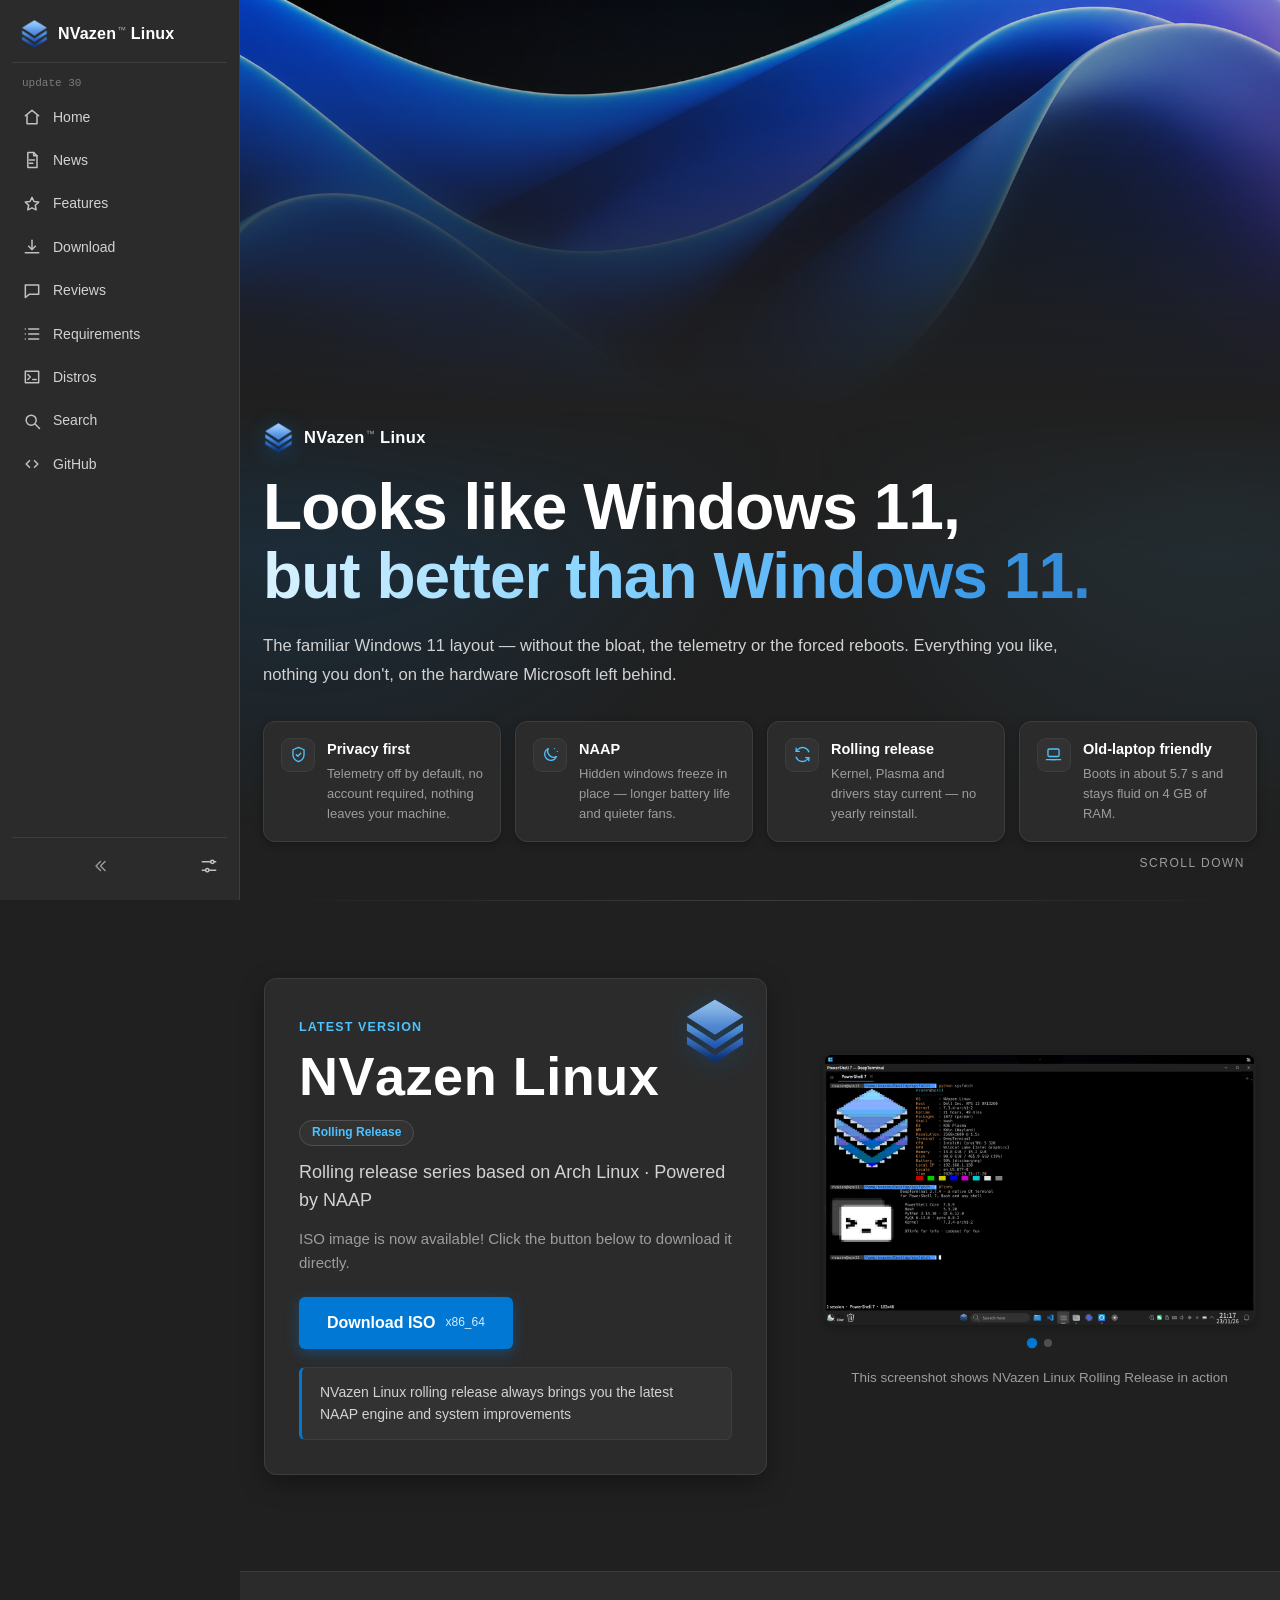
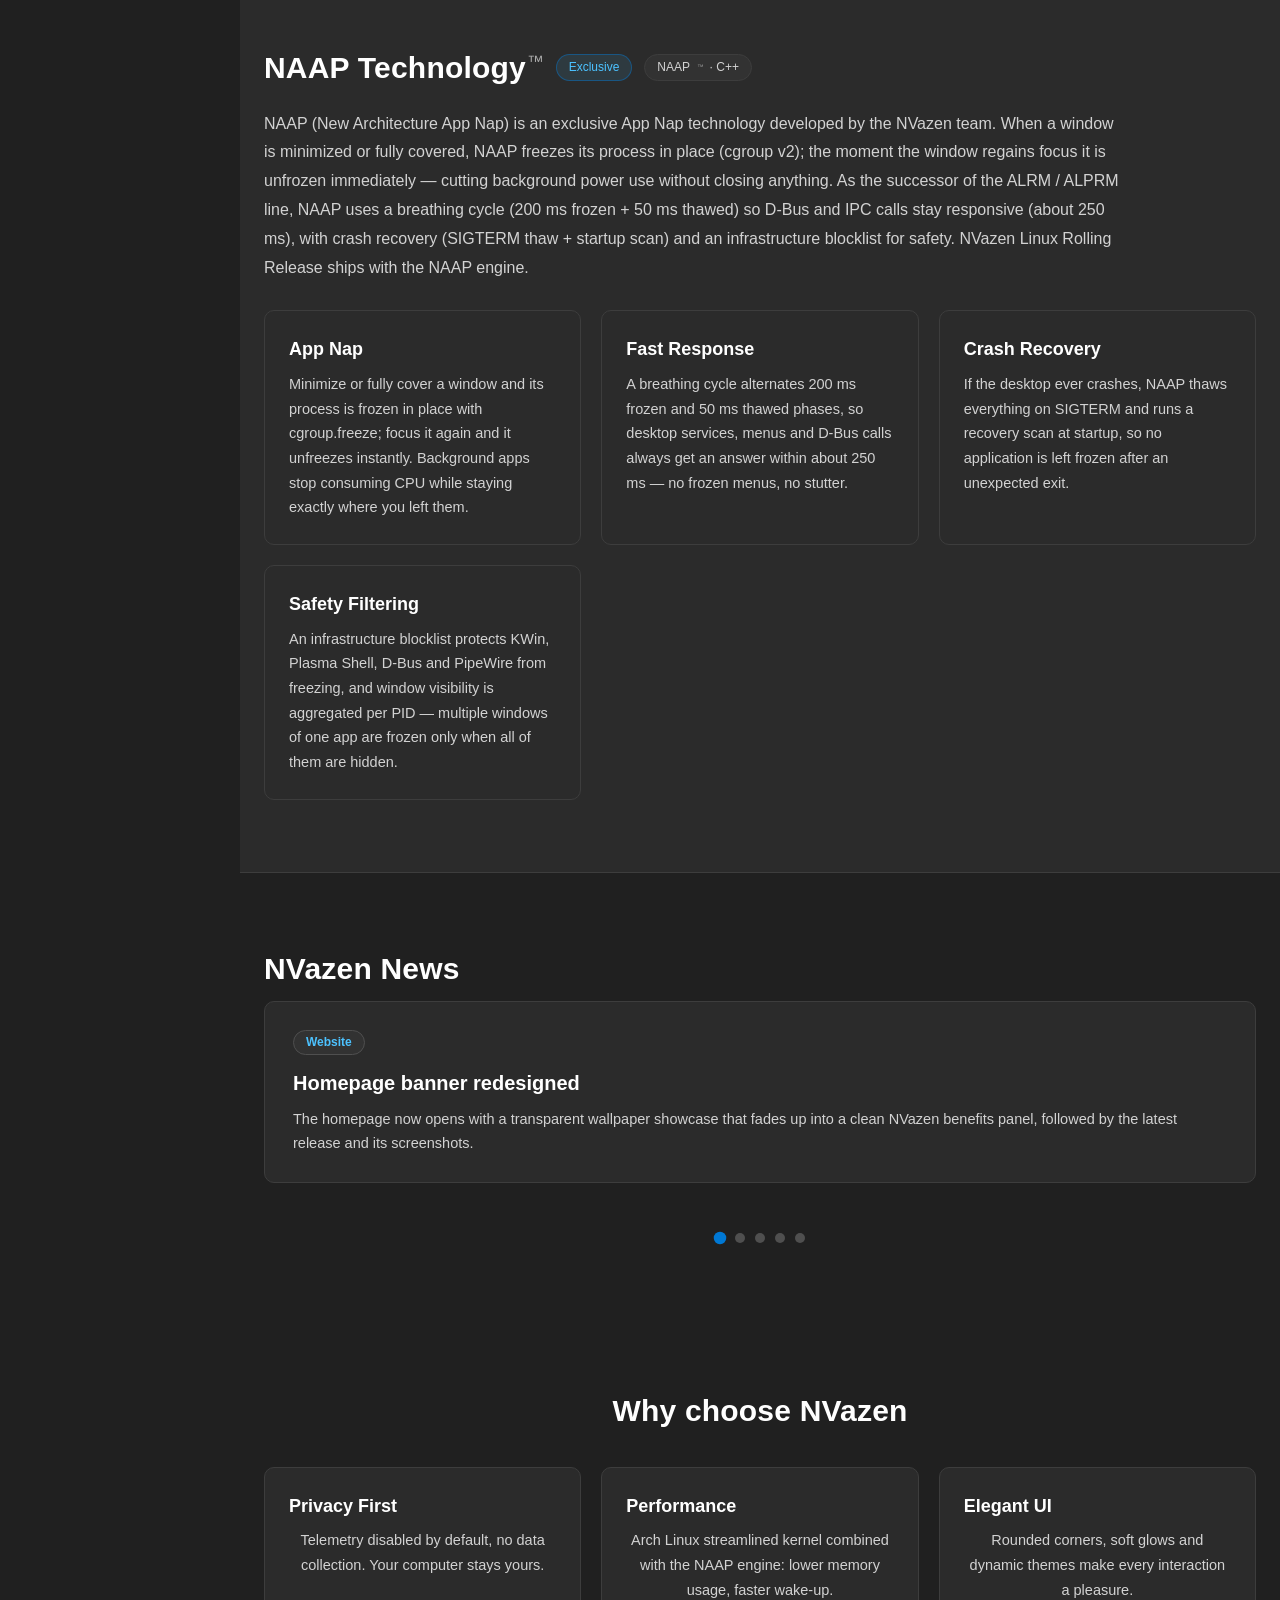
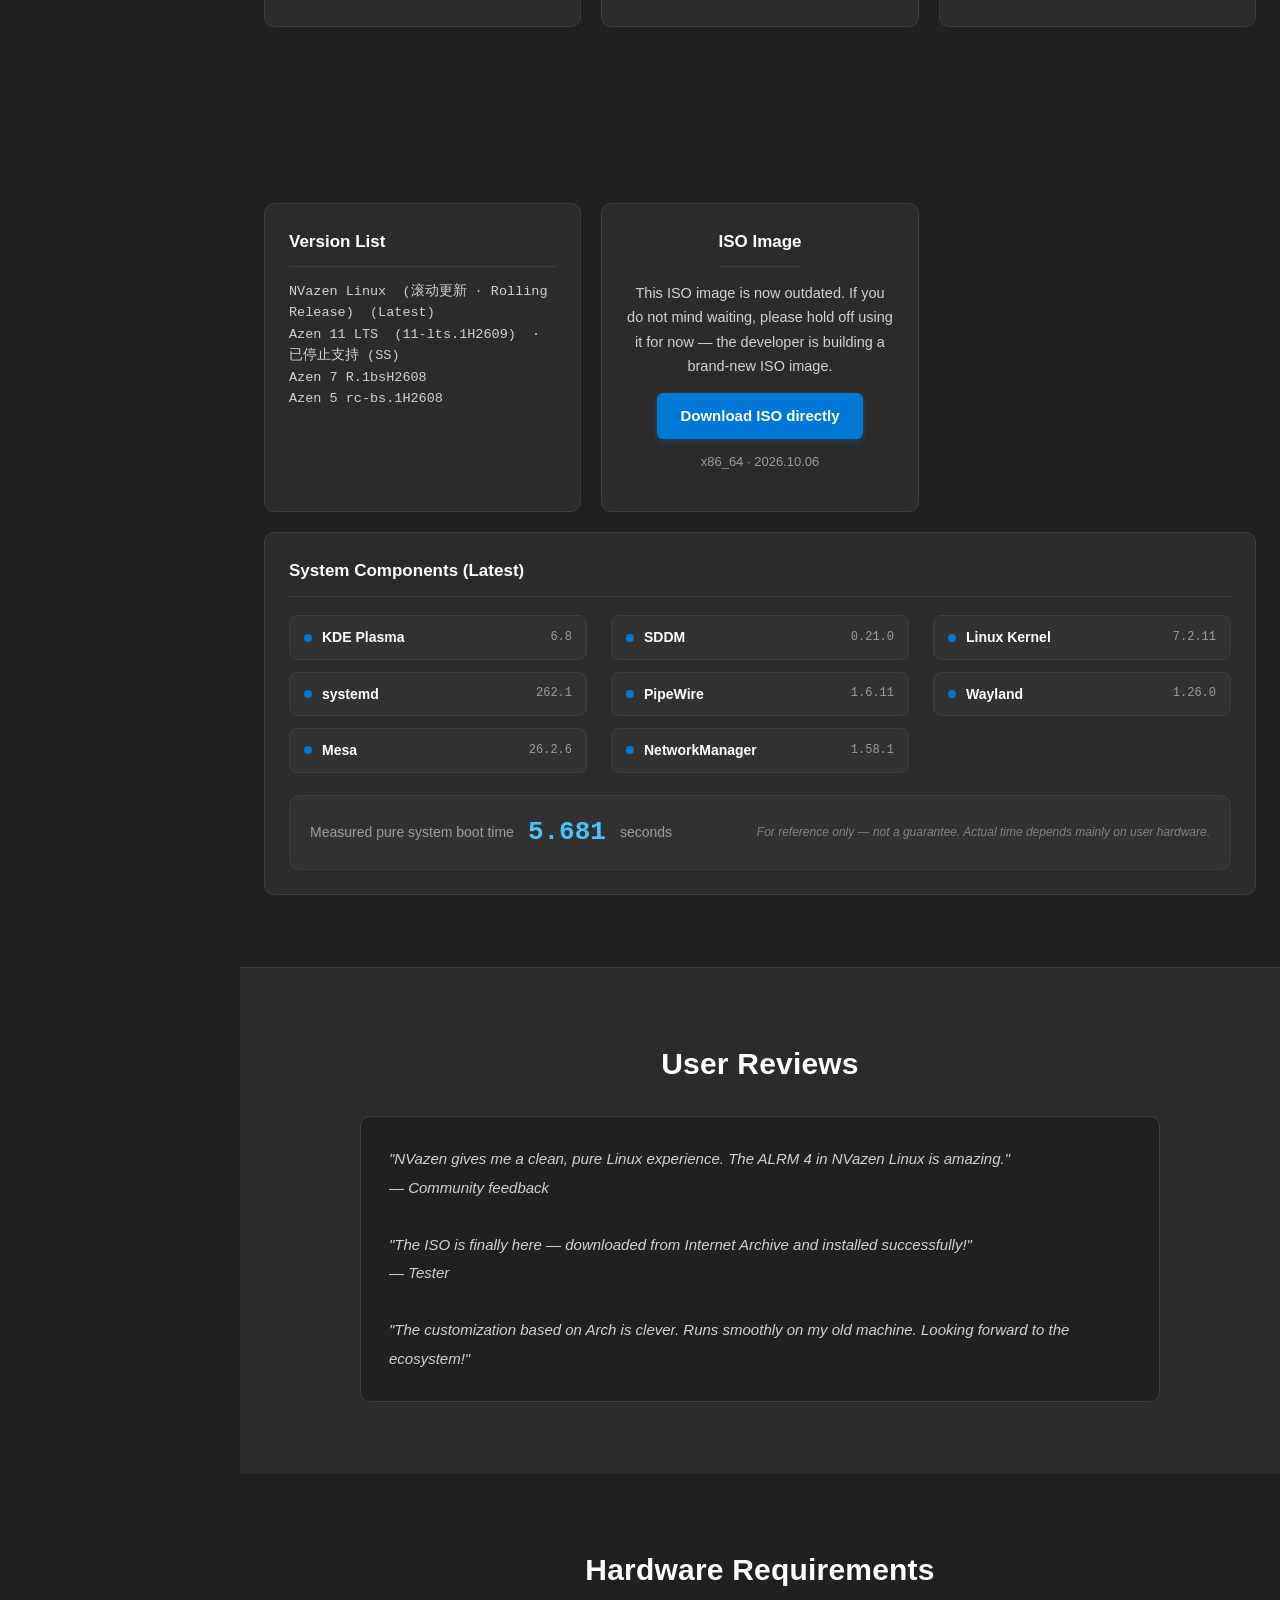
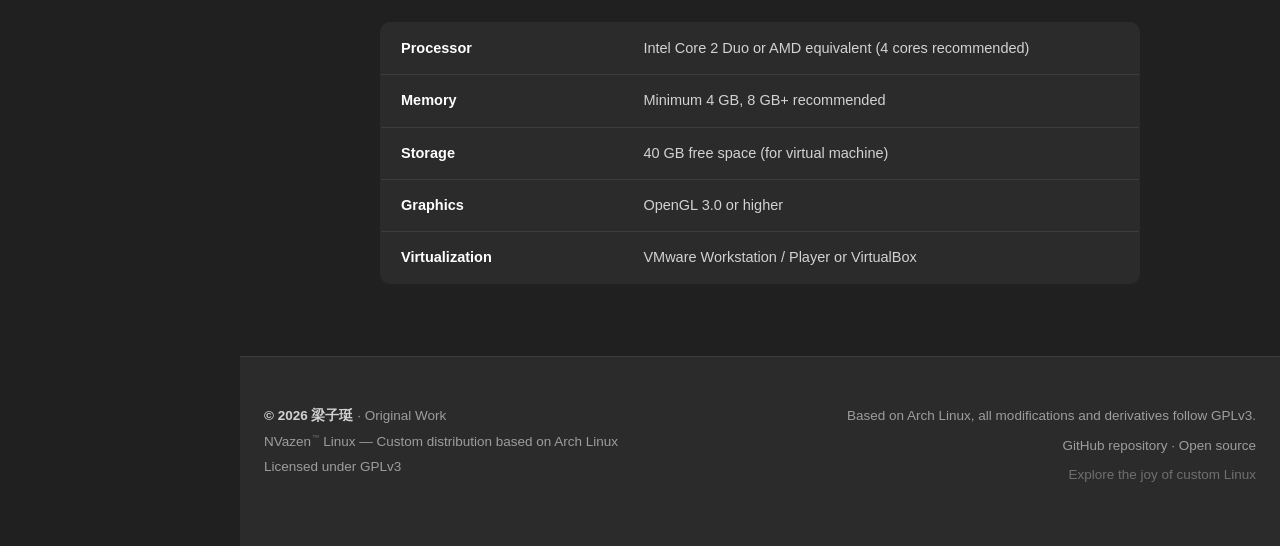
==== index.html @ 3892d786 "Anchor the banner claim to the very bottom-left corner - Drop the centered .container from the claim" ====
<!DOCTYPE html>
<html lang="en" data-theme="dark">
<head>
    <meta charset="UTF-8">
    <meta name="viewport" content="width=device-width, initial-scale=1.0">

    <!-- ================= SEO ================= -->
    <title>NVazen™ Linux — Modern Rolling Distro Based on Arch Linux</title>
    <meta name="description" content="NVazen Linux is a modern Linux distribution based on Arch Linux, optimized for older laptops. Featuring rolling release with NAAP (New Architecture App Nap) for enhanced performance and power efficiency. ISO image now available on Internet Archive.">
    <meta name="keywords" content="NVazen Linux, NVazen, Azen, Arch Linux, Rolling Release, Linux distribution, NAAP, App Nap, KDE Plasma, SDDM, laptop optimization, open source, old laptop, lightweight Linux, ISO download">
    <meta name="author" content="Ziting Liang">
    <meta name="robots" content="index, follow">
    <link rel="canonical" href="https://azen.dev/">

    <!-- Open Graph -->
    <meta property="og:title" content="NVazen™ Linux — Modern Rolling Distribution Based on Arch Linux">
    <meta property="og:description" content="NVazen Linux is a modern Linux distribution based on Arch Linux, optimized for older laptops. Featuring rolling release and NAAP technology. ISO image now available.">
    <meta property="og:type" content="website">
    <meta property="og:url" content="https://azen.dev/">
    <meta property="og:image" content="https://azen.dev/scr1.png">

    <!-- Twitter Card -->
    <meta name="twitter:card" content="summary_large_image">
    <meta name="twitter:title" content="NVazen™ Linux — Modern Rolling Distribution Based on Arch Linux">
    <meta name="twitter:description" content="NVazen Linux is a modern Linux distribution based on Arch Linux, optimized for older laptops. Featuring rolling release and NAAP technology.">
    <meta name="twitter:image" content="https://azen.dev/scr1.png">

    <!-- Favicon -->
    <link rel="icon" type="image/png" sizes="32x32" href="favicon.png">
    <link rel="icon" type="image/png" sizes="16x16" href="favicon.png">
    <link rel="apple-touch-icon" sizes="180x180" href="icon.png">

    <script>
    /* apply the saved theme / language / background effect before the first
       paint, so the hero banner never flashes the wrong palette while the
       shared site.js runtime boots up. Defaults mirror loadPrefs() in site.js. */
    (function () {
        try {
            var prefs = JSON.parse(localStorage.getItem('nvazen_user_prefs') || '{}') || {};
            var root = document.documentElement;
            root.setAttribute('data-theme', prefs.theme === 'light' ? 'light' : 'dark');
            root.setAttribute('data-bg-effect', prefs.bgEffect || 'full');
            if (prefs.lang) root.setAttribute('lang', prefs.lang === 'zh' ? 'zh-CN' : prefs.lang);
        } catch (e) { /* private mode / disabled storage */ }
    })();
    </script>

    <link rel="stylesheet" href="assets/css/base.css">
    <link rel="stylesheet" href="assets/css/home.css">
</head>
<body>

<div class="app" id="app">

    <!-- ================= 左侧导航栏 ================= -->
    <aside class="sidebar" id="sidebar">
        <div class="side-brand">
            <a class="brand" href="index.html" aria-label="NVazen Linux home">
                <img src="icon.png" alt="NVazen Linux">
                <span class="brand-text">NVazen<span class="tm">™</span> Linux</span>
            </a>
        </div>
        <div class="side-update" data-i18n="update_counter">update 30</div>

        <nav class="side-nav" aria-label="Primary">
            <a class="side-link" href="index.html" data-nav="index.html">
                <svg class="side-ico" viewBox="0 0 24 24" fill="none" stroke="currentColor" stroke-width="1.8" stroke-linecap="round" stroke-linejoin="round"><path d="M4 10.5 12 4l8 6.5"/><path d="M6 9.5V20h12V9.5"/></svg>
                <span class="side-label" data-i18n="nav_home">Home</span>
            </a>
            <a class="side-link" href="#news">
                <svg class="side-ico" viewBox="0 0 24 24" fill="none" stroke="currentColor" stroke-width="1.8" stroke-linecap="round" stroke-linejoin="round"><path d="M7 3h7l4 4v14H7z"/><path d="M14 3v4h4"/><path d="M9 12h6"/><path d="M9 16h4"/></svg>
                <span class="side-label" data-i18n="nav_news">News</span>
            </a>
            <a class="side-link" href="#features">
                <svg class="side-ico" viewBox="0 0 24 24" fill="none" stroke="currentColor" stroke-width="1.8" stroke-linecap="round" stroke-linejoin="round"><path d="m12 4 2.4 5 5.6.7-4.1 3.8 1.1 5.5L12 16.6 6.9 19l1.1-5.5L4 9.7l5.6-.7z"/></svg>
                <span class="side-label" data-i18n="nav_features">Features</span>
            </a>
            <a class="side-link" href="#download">
                <svg class="side-ico" viewBox="0 0 24 24" fill="none" stroke="currentColor" stroke-width="1.8" stroke-linecap="round" stroke-linejoin="round"><path d="M12 4v11"/><path d="m8 11 4 4 4-4"/><path d="M4 19h16"/></svg>
                <span class="side-label" data-i18n="nav_download">Download</span>
            </a>
            <a class="side-link" href="#reviews">
                <svg class="side-ico" viewBox="0 0 24 24" fill="none" stroke="currentColor" stroke-width="1.8" stroke-linecap="round" stroke-linejoin="round"><path d="M4 6h16v11H9l-5 4z"/></svg>
                <span class="side-label" data-i18n="nav_reviews">Reviews</span>
            </a>
            <a class="side-link" href="#requirements">
                <svg class="side-ico" viewBox="0 0 24 24" fill="none" stroke="currentColor" stroke-width="1.8" stroke-linecap="round" stroke-linejoin="round"><path d="M8 6h12"/><path d="M8 12h12"/><path d="M8 18h12"/><path d="M4 6h.01"/><path d="M4 12h.01"/><path d="M4 18h.01"/></svg>
                <span class="side-label" data-i18n="nav_requirements">Requirements</span>
            </a>
            <a class="side-link" href="distro.html" data-nav="distro.html">
                <svg class="side-ico" viewBox="0 0 24 24" fill="none" stroke="currentColor" stroke-width="1.8" stroke-linecap="round" stroke-linejoin="round"><path d="M4 5h16v14H4z"/><path d="m7 9 3 3-3 3"/><path d="M13 15h4"/></svg>
                <span class="side-label" data-i18n="nav_distros">Distros</span>
            </a>
            <a class="side-link" href="search.html" data-nav="search.html">
                <svg class="side-ico" viewBox="0 0 24 24" fill="none" stroke="currentColor" stroke-width="1.8" stroke-linecap="round" stroke-linejoin="round"><circle cx="11" cy="11" r="6"/><path d="m16 16 5 5"/></svg>
                <span class="side-label" data-i18n="nav_search">Search</span>
            </a>
            <a class="side-link" href="support.html" data-nav="support.html">
                <svg class="side-ico" viewBox="0 0 24 24" fill="none" stroke="currentColor" stroke-width="1.8" stroke-linecap="round" stroke-linejoin="round"><path d="m9 8-4 4 4 4"/><path d="m15 8 4 4-4 4"/></svg>
                <span class="side-label" data-i18n="nav_repos">GitHub</span>
            </a>
        </nav>

        <div class="side-bottom">
            <button class="side-toggle" id="sidebarToggle" title="Collapse sidebar" aria-label="Toggle sidebar">
                <svg viewBox="0 0 24 24" fill="none" stroke="currentColor" stroke-width="1.8" stroke-linecap="round" stroke-linejoin="round"><path d="m14 6-6 6 6 6"/><path d="m20 6-6 6 6 6"/></svg>
            </button>
            <div class="settings-wrapper">
                <button class="icon-btn" id="settingsBtn" title="Settings" aria-label="Settings">
                    <svg class="side-ico" viewBox="0 0 24 24" fill="none" stroke="currentColor" stroke-width="1.8" stroke-linecap="round" stroke-linejoin="round"><path d="M4 7h10"/><path d="M18 7h2"/><path d="M4 17h4"/><path d="M12 17h8"/><circle cx="16" cy="7" r="2"/><circle cx="10" cy="17" r="2"/></svg>
                </button>
                <div class="settings-menu" id="settingsMenu">
                    <div class="settings-group">
                        <span class="settings-group-label" data-i18n="settings_language">Language</span>
                        <div class="settings-group-options">
                            <button class="opt-btn active" data-lang-opt="en">English</button>
                            <button class="opt-btn" data-lang-opt="zh">简体中文</button>
                            <button class="opt-btn" data-lang-opt="ja">日本語</button>
                            <button class="opt-btn" data-lang-opt="ko">한국어</button>
                        </div>
                    </div>
                    <div class="settings-group">
                        <span class="settings-group-label" data-i18n="settings_theme">Theme</span>
                        <div class="settings-group-options">
                            <button class="opt-btn active" data-theme-opt="dark"><span data-i18n="theme_dark">Dark</span></button>
                            <button class="opt-btn" data-theme-opt="light"><span data-i18n="theme_light">Light</span></button>
                        </div>
                    </div>
                    <div class="settings-group">
                        <span class="settings-group-label" data-i18n="settings_bg">Background effect</span>
                        <div class="settings-group-options">
                            <button class="opt-btn" data-bg-opt="acrylic" data-i18n="bg_acrylic">Acrylic</button>
                            <button class="opt-btn active" data-bg-opt="full" data-i18n="bg_full">Full</button>
                            <button class="opt-btn" data-bg-opt="liquid" data-i18n="bg_liquid">Liquid glass</button>
                        </div>
                    </div>
                    <!-- Laptop colour group kept in code but hidden while the laptop
                         mockup is not displayed (see the commented block below). -->
                    <!--
                    <div class="settings-group">
                        <span class="settings-group-label" data-i18n="settings_laptop">Laptop color</span>
                        <div class="settings-group-options">
                            <button class="opt-btn active" data-laptop-opt="auto" data-i18n="laptop_auto">Auto</button>
                            <button class="opt-btn" data-laptop-opt="dark"><span class="color-dot" style="background:#2d333b"></span>Dark</button>
                            <button class="opt-btn" data-laptop-opt="light"><span class="color-dot" style="background:#e8edf2"></span>Light</button>
                            <button class="opt-btn" data-laptop-opt="silver"><span class="color-dot" style="background:#c0c8d0"></span>Silver</button>
                            <button class="opt-btn" data-laptop-opt="spacegray"><span class="color-dot" style="background:#4a5158"></span>Gray</button>
                        </div>
                    </div>
                    -->
                </div>
            </div>
        </div>
    </aside>

    <div class="main">

    <!-- ================= 横幅（上下分栏） ================= -->
    <section class="hero-section" id="heroCarousel">
        <!-- 上半部分：透明，直接露出桌面背景；底部向上渐变，越往上越清晰 -->
        <div class="hero-top" aria-hidden="true">
            <div class="hero-bg-layer"></div>
        </div>

        <!-- 下半部分：NVazen 的好处 -->
        <div class="hero-bottom">
            <div class="hero-claim-wrap">
                <div class="hero-brand">
                    <img src="icon.png" alt="" class="hero-brand-mark">
                    <span class="hero-brand-name">NVazen<span class="tm">™</span> Linux</span>
                </div>
                <h1 class="hero-claim">
                    <span class="claim-line" data-i18n="hero_claim_1">Looks like Windows 11,</span>
                    <span class="claim-line claim-accent" data-i18n="hero_claim_2">but better than Windows 11.</span>
                </h1>
                <p class="hero-claim-sub" data-i18n="hero_claim_sub">The familiar Windows 11 layout — without the bloat, the telemetry or the forced reboots. Everything you like, nothing you don't, on the hardware Microsoft left behind.</p>

                <ul class="hero-benefits">
                    <li class="hero-benefit">
                        <span class="benefit-icon" aria-hidden="true">
                            <svg viewBox="0 0 24 24" fill="none" stroke="currentColor" stroke-width="1.7" stroke-linecap="round" stroke-linejoin="round"><path d="M12 3l7 3v6c0 4.6-3 7.6-7 9-4-1.4-7-4.4-7-9V6z"/><path d="m9.2 12.2 2 2 3.6-3.8"/></svg>
                        </span>
                        <div class="benefit-text">
                            <strong data-i18n="hero_benefit1_title">Privacy first</strong>
                            <p data-i18n="hero_benefit1_desc">Telemetry off by default, no account required, nothing leaves your machine.</p>
                        </div>
                    </li>
                    <li class="hero-benefit">
                        <span class="benefit-icon" aria-hidden="true">
                            <svg viewBox="0 0 24 24" fill="none" stroke="currentColor" stroke-width="1.7" stroke-linecap="round" stroke-linejoin="round"><path d="M19.5 14.8A7.8 7.8 0 0 1 9.2 4.5a7.8 7.8 0 1 0 10.3 10.3Z"/><path d="M17 4.5h.01"/><path d="M20.5 8h.01"/></svg>
                        </span>
                        <div class="benefit-text">
                            <strong data-i18n="hero_benefit2_title">NAAP</strong>
                            <p data-i18n="hero_benefit2_desc">Hidden windows freeze in place — longer battery life and quieter fans.</p>
                        </div>
                    </li>
                    <li class="hero-benefit">
                        <span class="benefit-icon" aria-hidden="true">
                            <svg viewBox="0 0 24 24" fill="none" stroke="currentColor" stroke-width="1.7" stroke-linecap="round" stroke-linejoin="round"><path d="M20 8.5A8.5 8.5 0 0 0 5.6 6.2L4 8"/><path d="M4 4v4h4"/><path d="M4 15.5a8.5 8.5 0 0 0 14.4 2.3L20 16"/><path d="M20 20v-4h-4"/></svg>
                        </span>
                        <div class="benefit-text">
                            <strong data-i18n="hero_benefit3_title">Rolling release</strong>
                            <p data-i18n="hero_benefit3_desc">Kernel, Plasma and drivers stay current — no yearly reinstall.</p>
                        </div>
                    </li>
                    <li class="hero-benefit">
                        <span class="benefit-icon" aria-hidden="true">
                            <svg viewBox="0 0 24 24" fill="none" stroke="currentColor" stroke-width="1.7" stroke-linecap="round" stroke-linejoin="round"><rect x="5" y="5" width="14" height="9.5" rx="1.6"/><path d="M3 18.5h18"/><path d="M9.5 18.5h5"/></svg>
                        </span>
                        <div class="benefit-text">
                            <strong data-i18n="hero_benefit4_title">Old-laptop friendly</strong>
                            <p data-i18n="hero_benefit4_desc">Boots in about 5.7 s and stays fluid on 4 GB of RAM.</p>
                        </div>
                    </li>
                </ul>
            </div>
        </div>

        <button class="scroll-hint" id="scrollHint" aria-label="Scroll down" data-i18n="scroll_hint">Scroll down</button>
    </section>

    <!-- ================= 最新版本 + 截图展示 ================= -->
    <section class="latest-section" id="latest">
        <div class="container hero-grid">
            <!-- 介绍框：左侧 -->
            <div class="hero-text-box latest-box reveal">
                <img src="arclogo.png" alt="Arch Linux" class="arch-logo">

                <span class="latest-kicker" data-i18n="version_label">最新版本</span>
                <div class="latest-title-row">
                    <h2 class="hero-title" id="nvazenTitle" title="Click me">NVazen Linux</h2>
                    <span class="version-sub rolling" data-i18n="version_rolling">滚动更新</span>
                </div>
                <p class="hero-sub" data-i18n="hero_sub">基于 Arch Linux 的滚动更新系列 · 搭载 NAAP 技术</p>
                <p class="hero-desc" data-i18n="hero_desc">ISO 镜像已发布！点击下方按钮即可直接下载。</p>
                <a href="https://archive.org/download/nvazen-2026.10.06-x-86-64-1/nvazen-2026.10.06-x86_64%20(1).iso"
                   class="download-iso-btn" download>
                    <span data-i18n="download_text">下载 ISO</span>
                    <span class="size">x86_64</span>
                </a>
                <div class="status-alert" data-i18n="hero_alert">NVazen Linux 滚动更新，始终为你带来最新的 NAAP 引擎与系统改进</div>
            </div>

            <!-- 图片展示：右侧（直接展示原图，无窗口外壳） -->
            <div class="hero-media reveal">
                <div class="hero-shot">
                    <div class="screen-carousel" id="screenCarousel">
                        <div class="screen-slide"><img src="scr1.png" alt="NVazen Linux screenshot 1"></div>
                        <div class="screen-slide"><img src="scr2.png" alt="NVazen Linux screenshot 2"></div>
                    </div>
                </div>

                <div class="screen-dots" id="screenDots">
                    <button class="screen-dot active" data-screen-index="0" aria-label="Screen 1"></button>
                    <button class="screen-dot" data-screen-index="1" aria-label="Screen 2"></button>
                </div>

                <div class="image-caption" data-i18n="image_caption">此照片为 NVazen Linux 滚动版的实机演示</div>
            </div>
        </div>
    </section>

    <!-- ============================================================
         笔记本电脑模型（按新版设计已不展示，代码保留未删除。
         如需恢复：把上面 .hero-media 块换回下面这段即可，样式和
         配色 JS 仍完整保留在 home.css / site.js 中。）
    ============================================================
    <div class="hero-media">
        <div class="laptop-wrapper">
            <div class="laptop">
                <div class="laptop-lid">
                    <div class="laptop-screen-bezel">
                        <div class="laptop-camera"></div>
                        <div class="laptop-screen">
                            <div class="screen-carousel" id="screenCarousel">
                                <div class="screen-slide"><img src="scr1.png" alt="NVazen Linux screenshot 1"></div>
                                <div class="screen-slide"><img src="scr2.png" alt="NVazen Linux screenshot 2"></div>
                            </div>
                        </div>
                        <div class="laptop-chin">NVazen Linux</div>
                    </div>
                </div>
                <div class="laptop-base">
                    <div class="laptop-keyboard">
                        <div class="kb-row">
                            <div class="kb-key"></div><div class="kb-key"></div><div class="kb-key"></div>
                            <div class="kb-key"></div><div class="kb-key"></div><div class="kb-key"></div>
                            <div class="kb-key"></div><div class="kb-key"></div><div class="kb-key"></div>
                            <div class="kb-key"></div>
                        </div>
                        <div class="kb-row">
                            <div class="kb-key wide"></div><div class="kb-key"></div><div class="kb-key"></div>
                            <div class="kb-key"></div><div class="kb-key"></div><div class="kb-key"></div>
                            <div class="kb-key"></div><div class="kb-key"></div><div class="kb-key wide"></div>
                        </div>
                        <div class="kb-row">
                            <div class="kb-key wide"></div><div class="kb-key"></div><div class="kb-key"></div>
                            <div class="kb-key"></div><div class="kb-key"></div><div class="kb-key"></div>
                            <div class="kb-key"></div><div class="kb-key"></div><div class="kb-key wide"></div>
                        </div>
                        <div class="kb-row">
                            <div class="kb-key space"></div>
                        </div>
                    </div>
                    <div class="laptop-trackpad"></div>
                </div>
            </div>
            <div class="laptop-shadow"></div>
        </div>
    </div>
    ============================================================ -->

    <!-- ================= ALRM 技术 ================= -->
    <section class="page-section alrm-section" id="alrm">
        <div class="container">
            <div class="alrm-header reveal">
                <h2 class="section-title"><span data-i18n="alrm_title">ALRM 技术</span><span class="tm">™</span></h2>
                <span class="chip chip-accent" data-i18n="alrm_badge">独家</span>
                <span class="chip">NAAP<span class="tm">™</span> · C++</span>
            </div>
            <div class="alrm-desc reveal" data-i18n="alrm_desc">
                <strong>NAAP (New Architecture App Nap)</strong> 是 NVazen 团队开发的独家 App Nap 技术：窗口被最小化或完全遮挡时，进程就地冻结（cgroup v2），重新聚焦的瞬间立即解冻——应用原地待命，后台功耗大幅降低。作为 ALRM / ALPRM 技术线的后继，NAAP 采用呼吸式循环（冻结 200 ms + 解冻 50 ms），保证 D-Bus 与 IPC 调用响应不超过约 250 ms；内置崩溃恢复（SIGTERM 解冻 + 启动扫描）与基础设施黑名单，稳定又安全。NVazen Linux 滚动版已搭载 NAAP 引擎。
            </div>
            <div class="alrm-grid">
                <div class="card alrm-card reveal">
                    <h3 data-i18n="alrm_card1_title">App Nap</h3>
                    <p data-i18n="alrm_card1_desc">窗口最小化或被完全遮挡时，进程被 cgroup.freeze 就地冻结；重新聚焦瞬间解冻。后台应用停止消耗 CPU，而一切保持原样。</p>
                </div>
                <div class="card alrm-card reveal">
                    <h3 data-i18n="alrm_card2_title">快速响应</h3>
                    <p data-i18n="alrm_card2_desc">呼吸式循环在 200 ms 冻结与 50 ms 解冻之间交替，桌面服务、菜单与 D-Bus 调用始终在约 250 ms 内得到响应——菜单不卡顿、操作无迟滞。</p>
                </div>
                <div class="card alrm-card reveal">
                    <h3 data-i18n="alrm_card3_title">崩溃恢复</h3>
                    <p data-i18n="alrm_card3_desc">即使桌面意外崩溃，NAAP 也会在 SIGTERM 时解冻全部应用，并在启动时执行恢复扫描，绝不让任何应用被遗留在冻结状态。</p>
                </div>
                <div class="card alrm-card reveal">
                    <h3 data-i18n="alrm_card4_title">安全过滤</h3>
                    <p data-i18n="alrm_card4_desc">基础设施黑名单保护 KWin、Plasma Shell、D-Bus 与 PipeWire 不被冻结；窗口可见性按 PID 聚合——同一应用的多个窗口全部隐藏时才会冻结。</p>
                </div>
            </div>
        </div>
    </section>

    <!-- ================= News ================= -->
    <section class="page-section news-section" id="news">
        <div class="container">
            <h2 class="section-title reveal" data-i18n="news_title">NVazen News</h2>
            <div class="news-swap-container reveal" id="newsSwapContainer"></div>
            <div class="news-dots" id="newsDots"></div>
        </div>
    </section>

    <!-- ================= 核心优势 ================= -->
    <section class="page-section features-section" id="features">
        <div class="container">
            <h2 class="section-title reveal" style="text-align:center;" data-i18n="features_title">为什么选择 NVazen</h2>
            <div class="features-grid">
                <div class="card feature-card reveal">
                    <h3 data-i18n="feature1_title">隐私优先</h3>
                    <p data-i18n="feature1_desc">默认禁用遥测，不收集任何用户数据。你的电脑只属于你。</p>
                </div>
                <div class="card feature-card reveal">
                    <h3 data-i18n="feature2_title">性能改善</h3>
                    <p data-i18n="feature2_desc">基于 Arch Linux 精简内核，结合 ALRM 4（C++ 重写），内存占用降低，唤醒速度提升。</p>
                </div>
                <div class="card feature-card reveal">
                    <h3 data-i18n="feature3_title">优雅界面</h3>
                    <p data-i18n="feature3_desc">圆角与柔光阴影，搭配动态主题，让每一次交互都赏心悦目。</p>
                </div>
            </div>
        </div>
    </section>

    <!-- ================= 下载与版本 ================= -->
    <section class="page-section download-section" id="download">
        <div class="container download-grid">
            <div class="card version-box reveal">
                <h3 data-i18n="version_title">版本列表</h3>
                <div class="version-list" id="versionList">NVazen Linux  (滚动更新 · Rolling Release)  (Latest)
Azen 11 LTS  (11-lts.1H2609)  · 已停止支持 (SS)
Azen 7 R.1bsH2608
Azen 5 rc-bs.1H2608</div>
            </div>
            <div class="card github-box reveal">
                <h3 data-i18n="iso_title">ISO 镜像</h3>
                <p data-i18n="iso_desc">此 ISO 镜像已过期（Outdated）。如不介意等待，请暂时不要使用——开发者正在制作全新的 ISO 镜像。</p>
                <a href="https://archive.org/download/nvazen-2026.10.06-x-86-64-1/nvazen-2026.10.06-x86_64%20(1).iso" class="btn btn-accent" data-i18n="iso_btn" download>直接下载 ISO</a>
                <p style="margin-top:12px;font-size:13px;color:var(--text-3);" data-i18n="iso_note">x86_64 · 2026.10.06</p>
            </div>

            <div class="card components-box reveal">
                <h3><span data-i18n="components_title">系统组件（最新版本）</span></h3>
                <div class="components-grid">
                    <div class="component-item"><span class="comp-dot"></span><span class="comp-name">KDE Plasma</span><span class="comp-ver">6.8</span></div>
                    <div class="component-item"><span class="comp-dot"></span><span class="comp-name">SDDM</span><span class="comp-ver">0.21.0</span></div>
                    <div class="component-item"><span class="comp-dot"></span><span class="comp-name">Linux Kernel</span><span class="comp-ver">7.2.11</span></div>
                    <div class="component-item"><span class="comp-dot"></span><span class="comp-name">systemd</span><span class="comp-ver">262.1</span></div>
                    <div class="component-item"><span class="comp-dot"></span><span class="comp-name">PipeWire</span><span class="comp-ver">1.6.11</span></div>
                    <div class="component-item"><span class="comp-dot"></span><span class="comp-name">Wayland</span><span class="comp-ver">1.26.0</span></div>
                    <div class="component-item"><span class="comp-dot"></span><span class="comp-name">Mesa</span><span class="comp-ver">26.2.6</span></div>
                    <div class="component-item"><span class="comp-dot"></span><span class="comp-name">NetworkManager</span><span class="comp-ver">1.58.1</span></div>
                </div>

                <div class="boot-time">
                    <span class="boot-label" data-i18n="boot_label">实测纯系统启动耗时</span>
                    <span class="boot-value">5.681</span>
                    <span class="boot-unit" data-i18n="boot_unit">秒</span>
                    <span class="boot-note" data-i18n="boot_note">仅供参考，不代表完全真实数据，实际耗时主要取决于用户设备</span>
                </div>
            </div>
        </div>
    </section>

    <!-- ================= 用户评价 ================= -->
    <section class="page-section comment-section" id="reviews">
        <div class="container">
            <h2 class="section-title reveal" style="text-align:center;" data-i18n="reviews_title">用户评价</h2>
            <div class="comment-display reveal" id="commentDisplay" data-i18n="comments">
                "NVazen 给了我一种干净、纯粹的 Linux 体验。NVazen Linux 滚动版搭载的 ALRM 4 更是让人惊喜。"
                — 来自社区的反馈

                "ISO 镜像终于来了，已经在 Internet Archive 下载并安装成功！"
                — 测试用户

                "基于 Arch 的定制很巧妙，在我的旧电脑上也能流畅运行。期待后续的软件生态完善！"
            </div>
        </div>
    </section>

    <!-- ================= 硬件要求 ================= -->
    <section class="page-section requirements-section" id="requirements">
        <div class="container">
            <h2 class="section-title reveal" style="text-align:center;" data-i18n="requirements_title">硬件基础要求</h2>
            <table class="fluent-table reveal">
                <tr><td class="label" data-i18n="req_cpu">处理器</td><td data-i18n="req_cpu_desc">Intel Core 2 Duo 或 AMD 同级 (推荐 4 核)</td></tr>
                <tr><td class="label" data-i18n="req_ram">内存</td><td data-i18n="req_ram_desc">最低 4 GB，推荐 8 GB 以上</td></tr>
                <tr><td class="label" data-i18n="req_storage">存储</td><td data-i18n="req_storage_desc">40 GB 可用空间 (虚拟机环境)</td></tr>
                <tr><td class="label" data-i18n="req_gpu">显卡</td><td data-i18n="req_gpu_desc">支持 OpenGL 3.0 以上</td></tr>
                <tr><td class="label" data-i18n="req_vm">虚拟化</td><td data-i18n="req_vm_desc">VMware Workstation / Player 或 VirtualBox</td></tr>
            </table>
        </div>
    </section>

    <!-- ================= 页脚 ================= -->
    <footer>
        <div class="container footer-grid">
            <div>
                <p><strong>© 2026 梁子珽</strong> <span data-i18n="footer_original">· 原创作品</span></p>
                <p>NVazen<span class="tm">™</span> Linux — <span data-i18n="footer_brand">基于 Arch Linux 的定制发行版</span></p>
                <p data-i18n="footer_gpl">遵守 GPLv3 开源协议</p>
            </div>
            <div class="footer-note">
                <p data-i18n="footer_note">本系统基于 Arch Linux，所有修改及衍生代码遵循 GPLv3。</p>
                <p style="margin-top:8px;" data-i18n="footer_repo">GitHub 仓库 · 开源共建</p>
                <p style="margin-top:8px;opacity:0.6;" data-i18n="footer_tagline">探索定制 Linux 的乐趣</p>
            </div>
        </div>
    </footer>

    </div><!-- /.main -->
</div><!-- /.app -->

<script src="assets/js/i18n.js"></script>
<script src="assets/js/site.js"></script>
<script src="assets/js/home.js"></script>
</body>
</html>
---- assets/css/base.css ----
/* ============================================================
   NVazen.dev — shared design system (Windows 11 Fluent style)
   Design tokens, base elements, header, cards, buttons, footer.
   ============================================================ */

/* ---------- Design tokens ---------- */
:root,
[data-theme="dark"] {
    --bg-body: #202020;
    --bg-elev: #2b2b2b;
    --bg-elev2: #323232;
    --bg-input: #3c3c3c;
    --bg-hover: rgba(255, 255, 255, 0.05);
    --bg-active: rgba(255, 255, 255, 0.08);
    --border: #3d3d3d;
    --border-strong: #4f4f4f;
    --text: #ffffff;
    --text-2: #d2d2d2;
    --text-3: #9d9d9d;
    --accent: #0078d4;
    --accent-hover: #1a8ae0;
    --accent-press: #0063b1;
    --accent-text: #4cc2ff;
    --success: #6ccb5f;
    --danger: #ff99a4;
    --shadow-card: 0 2px 8px rgba(0, 0, 0, 0.28);
    --shadow-float: 0 8px 24px rgba(0, 0, 0, 0.35);
    --header-bg: rgba(32, 32, 32, 0.78);
    --hero-overlay: rgba(32, 32, 32, 0.55);
    --blur: 24px;
    --saturate: 130%;
    --brightness: 100%;
    /* hero split banner: fade from the claim panel up into the wallpaper */
    --hero-fade-1: rgba(32, 32, 32, 0.88);
    --hero-fade-2: rgba(32, 32, 32, 0.54);
    --hero-fade-3: rgba(32, 32, 32, 0.18);
    --hero-claim-grad: linear-gradient(93deg, #d9f3ff 0%, #8ed6ff 32%, #46a7f2 64%, #1f6cbd 100%);
}

[data-theme="light"] {
    --bg-body: #f3f3f3;
    --bg-elev: #ffffff;
    --bg-elev2: #f9f9f9;
    --bg-input: #ffffff;
    --bg-hover: rgba(0, 0, 0, 0.05);
    --bg-active: rgba(0, 0, 0, 0.08);
    --border: #e5e5e5;
    --border-strong: #d0d0d0;
    --text: #1b1b1b;
    --text-2: #404040;
    --text-3: #717171;
    --accent: #0067c0;
    --accent-hover: #1975c5;
    --accent-press: #005a9e;
    --accent-text: #0067c0;
    --success: #0f7b0f;
    --danger: #c42b1c;
    --shadow-card: 0 2px 6px rgba(0, 0, 0, 0.08);
    --shadow-float: 0 8px 24px rgba(0, 0, 0, 0.12);
    --header-bg: rgba(243, 243, 243, 0.78);
    --hero-overlay: rgba(243, 243, 243, 0.55);
    --hero-fade-1: rgba(243, 243, 243, 0.9);
    --hero-fade-2: rgba(243, 243, 243, 0.55);
    --hero-fade-3: rgba(243, 243, 243, 0.18);
    --hero-claim-grad: linear-gradient(93deg, #00497f 0%, #0a6fb8 38%, #1f8fd6 72%, #3aa8e4 100%);
}

/* Background effects (Win11 Mica / Acrylic family) */
[data-bg-effect="acrylic"] {
    --hero-overlay: rgba(32, 32, 32, 0.62);
    --blur: 26px;
    --saturate: 145%;
    --brightness: 100%;
}
[data-theme="light"][data-bg-effect="acrylic"] {
    --hero-overlay: rgba(243, 243, 243, 0.62);
}
[data-bg-effect="full"] {
    --hero-overlay: rgba(32, 32, 32, 0.18);
    --blur: 0px;
    --saturate: 100%;
    --brightness: 96%;
}
[data-theme="light"][data-bg-effect="full"] {
    --hero-overlay: rgba(243, 243, 243, 0.18);
}
[data-bg-effect="liquid"] {
    --hero-overlay: rgba(32, 32, 32, 0.48);
    --blur: 40px;
    --saturate: 180%;
    --brightness: 108%;
}
[data-theme="light"][data-bg-effect="liquid"] {
    --hero-overlay: rgba(243, 243, 243, 0.48);
}

/* ---------- Base ---------- */
* { margin: 0; padding: 0; box-sizing: border-box; }

html { scroll-behavior: smooth; }

body {
    background: var(--bg-body);
    color: var(--text);
    font-family: "Segoe UI Variable", "Segoe UI", -apple-system, BlinkMacSystemFont,
        "PingFang SC", "Microsoft YaHei", Roboto, sans-serif;
    font-size: 16px;
    line-height: 1.6;
    min-height: 100vh;
    -webkit-font-smoothing: antialiased;
    overflow-x: hidden;
    transition: background-color 0.4s ease, color 0.4s ease;
}

.container {
    max-width: 1200px;
    margin: 0 auto;
    padding: 0 24px;
}

.tm {
    font-size: 0.55em;
    vertical-align: super;
    opacity: 0.6;
    margin-left: 1px;
    font-weight: 400;
}

a { color: var(--accent-text); text-decoration: none; }
a:hover { text-decoration: underline; }

::selection { background: var(--accent); color: #ffffff; }

/* ---------- App layout: left sidebar + main ---------- */
.app { display: flex; min-height: 100vh; }

.sidebar {
    position: sticky;
    top: 0;
    height: 100vh;
    width: 240px;
    flex-shrink: 0;
    background: var(--bg-elev);
    border-right: 1px solid var(--border);
    display: flex;
    flex-direction: column;
    gap: 4px;
    padding: 16px 12px;
    z-index: 90;
    transition: width 0.25s cubic-bezier(0.2, 0.8, 0.3, 1);
}
.app.side-collapsed .sidebar { width: 64px; padding: 16px 10px; }

.side-brand {
    display: flex;
    align-items: center;
    gap: 10px;
    padding: 4px 8px 14px 8px;
    margin-bottom: 8px;
    border-bottom: 1px solid var(--border);
    white-space: nowrap;
}
.side-brand .brand { margin-left: 0; padding: 0; font-size: 16px; }
.side-brand .brand img { width: 28px; height: 28px; }
.app.side-collapsed .side-brand { justify-content: center; padding-left: 0; padding-right: 0; }
.app.side-collapsed .brand-text { display: none; }

.side-update {
    font-size: 11px;
    font-family: Consolas, "Cascadia Mono", monospace;
    color: var(--text-3);
    opacity: 0.7;
    padding: 0 10px;
    white-space: nowrap;
}
.app.side-collapsed .side-update { display: none; }

.side-nav {
    display: flex;
    flex-direction: column;
    gap: 3px;
    flex: 1;
    overflow-y: auto;
    overflow-x: hidden;
}

.side-ico {
    width: 20px;
    height: 20px;
    flex-shrink: 0;
    opacity: 0.9;
}

.side-link {
    display: flex;
    align-items: center;
    gap: 11px;
    padding: 9px 10px;
    border-radius: 6px;
    color: var(--text-2);
    font-size: 14px;
    font-weight: 500;
    text-decoration: none;
    white-space: nowrap;
    transition: background 0.18s ease, color 0.18s ease;
}
.side-link:hover {
    background: var(--bg-hover);
    color: var(--text);
    text-decoration: none;
}
.side-link.active {
    background: var(--bg-active);
    color: var(--text);
    box-shadow: inset 3px 0 0 var(--accent);
}
.app.side-collapsed .side-link { justify-content: center; padding: 9px 6px; }
.app.side-collapsed .side-label { display: none; }

.side-bottom {
    display: flex;
    align-items: center;
    gap: 6px;
    padding-top: 10px;
    border-top: 1px solid var(--border);
}
.app.side-collapsed .side-bottom { flex-direction: column; }

.side-toggle {
    flex: 1;
    display: inline-flex;
    align-items: center;
    justify-content: center;
    height: 36px;
    border-radius: 6px;
    border: 1px solid transparent;
    background: transparent;
    color: var(--text-3);
    cursor: pointer;
    transition: background 0.18s ease, color 0.18s ease, border-color 0.18s ease;
}
.side-toggle:hover { background: var(--bg-hover); color: var(--text); border-color: var(--border); }
.side-toggle svg { width: 18px; height: 18px; transition: transform 0.25s cubic-bezier(0.2, 0.8, 0.3, 1); }
.app.side-collapsed .side-toggle svg { transform: rotate(180deg); }
.app.side-collapsed .side-toggle { width: 100%; flex: none; }

.main { flex: 1; min-width: 0; display: flex; flex-direction: column; }

/* Settings menu anchored to the sidebar */
.sidebar .settings-menu {
    right: auto;
    left: calc(100% + 10px);
    top: auto;
    bottom: 0;
}

/* ---------- Header ---------- */
header {
    position: sticky;
    top: 0;
    z-index: 100;
    background: var(--header-bg);
    backdrop-filter: blur(20px) saturate(140%);
    -webkit-backdrop-filter: blur(20px) saturate(140%);
    border-bottom: 1px solid var(--border);
}

.nav-bar {
    display: flex;
    align-items: center;
    justify-content: space-between;
    gap: 16px;
    height: 60px;
    flex-wrap: wrap;
}

.brand {
    display: flex;
    align-items: center;
    gap: 10px;
    color: var(--text);
    font-weight: 600;
    font-size: 18px;
    letter-spacing: 0.2px;
    text-decoration: none;
    padding: 6px 10px;
    margin-left: -10px;
    border-radius: 8px;
    transition: background 0.2s ease;
}
.brand:hover { background: var(--bg-hover); text-decoration: none; }
.brand img { width: 30px; height: 30px; object-fit: contain; }

.update-counter {
    font-size: 11px;
    font-family: Consolas, "Cascadia Mono", monospace;
    color: var(--text-3);
    opacity: 0.7;
    user-select: none;
}

.nav-links {
    display: flex;
    align-items: center;
    gap: 4px;
    flex-wrap: wrap;
}

.nav-link {
    color: var(--text-2);
    font-size: 14px;
    font-weight: 500;
    padding: 7px 14px;
    border-radius: 6px;
    text-decoration: none;
    transition: background 0.18s ease, color 0.18s ease;
    white-space: nowrap;
}
.nav-link:hover {
    background: var(--bg-hover);
    color: var(--text);
    text-decoration: none;
}
.nav-link.active {
    background: var(--bg-active);
    color: var(--text);
    position: relative;
}
.nav-link.active::after {
    content: '';
    position: absolute;
    left: 10px;
    right: 10px;
    bottom: 2px;
    height: 2px;
    border-radius: 2px;
    background: var(--accent);
}

.nav-right {
    display: flex;
    align-items: center;
    gap: 8px;
}

/* ---------- Settings menu ---------- */
.settings-wrapper { position: relative; }

.icon-btn {
    width: 36px;
    height: 36px;
    border-radius: 6px;
    border: 1px solid transparent;
    background: transparent;
    color: var(--text-2);
    font-size: 17px;
    cursor: pointer;
    display: inline-flex;
    align-items: center;
    justify-content: center;
    transition: background 0.18s ease, color 0.18s ease, border-color 0.18s ease;
}
.icon-btn:hover {
    background: var(--bg-hover);
    color: var(--text);
    border-color: var(--border);
}

.settings-menu {
    position: absolute;
    top: calc(100% + 10px);
    right: 0;
    width: 260px;
    background: var(--bg-elev);
    border: 1px solid var(--border);
    border-radius: 10px;
    box-shadow: var(--shadow-float);
    padding: 14px;
    display: none;
    flex-direction: column;
    gap: 14px;
    z-index: 300;
    animation: menuIn 0.22s cubic-bezier(0.2, 0.8, 0.3, 1);
}
.settings-menu.open { display: flex; }

@keyframes menuIn {
    from { opacity: 0; transform: translateY(-8px) scale(0.98); }
    to { opacity: 1; transform: translateY(0) scale(1); }
}

.settings-group { display: flex; flex-direction: column; gap: 6px; }
.settings-group-label {
    font-size: 11px;
    font-weight: 600;
    color: var(--text-3);
    text-transform: uppercase;
    letter-spacing: 0.6px;
}
.settings-group-options { display: flex; flex-wrap: wrap; gap: 6px; }

.opt-btn {
    background: var(--bg-elev2);
    border: 1px solid var(--border);
    color: var(--text-2);
    padding: 4px 11px;
    border-radius: 6px;
    cursor: pointer;
    font-size: 12px;
    font-weight: 500;
    font-family: inherit;
    transition: all 0.18s ease;
    display: inline-flex;
    align-items: center;
    gap: 5px;
}
.opt-btn:hover { background: var(--bg-hover); color: var(--text); }
.opt-btn.active {
    background: var(--accent);
    border-color: var(--accent);
    color: #ffffff;
}

.color-dot {
    width: 11px;
    height: 11px;
    border-radius: 50%;
    border: 1px solid rgba(128, 128, 128, 0.5);
}

/* ---------- Buttons ---------- */
.btn {
    display: inline-flex;
    align-items: center;
    justify-content: center;
    gap: 8px;
    border-radius: 6px;
    border: 1px solid transparent;
    font-family: inherit;
    font-size: 15px;
    font-weight: 600;
    padding: 10px 22px;
    cursor: pointer;
    text-decoration: none;
    transition: background 0.18s ease, transform 0.12s ease, box-shadow 0.18s ease, border-color 0.18s ease;
}
.btn:active { transform: scale(0.98); }

.btn-accent {
    background: var(--accent);
    color: #ffffff;
    box-shadow: 0 2px 6px rgba(0, 120, 212, 0.35);
}
.btn-accent:hover {
    background: var(--accent-hover);
    text-decoration: none;
    color: #ffffff;
}
.btn-accent:active { background: var(--accent-press); }

.btn-subtle {
    background: var(--bg-elev2);
    border-color: var(--border);
    color: var(--text);
}
.btn-subtle:hover {
    background: var(--bg-hover);
    text-decoration: none;
    color: var(--text);
}

.btn.disabled {
    background: var(--bg-elev2);
    color: var(--text-3);
    border-color: var(--border);
    cursor: not-allowed;
    pointer-events: none;
}

/* ---------- Sections & cards ---------- */
section.page-section { padding: 72px 0; }

.section-title {
    font-size: 30px;
    font-weight: 600;
    letter-spacing: 0.2px;
    margin-bottom: 8px;
}
.section-sub {
    color: var(--text-3);
    font-size: 15px;
    max-width: 720px;
}

.card {
    background: var(--bg-elev);
    border: 1px solid var(--border);
    border-radius: 10px;
    padding: 24px;
    transition: transform 0.25s cubic-bezier(0.2, 0.8, 0.3, 1),
        border-color 0.25s ease, box-shadow 0.25s ease, background-color 0.4s ease;
    position: relative;
    overflow: hidden;
}
.card:hover {
    transform: translateY(-3px);
    border-color: var(--border-strong);
    box-shadow: var(--shadow-float);
}
.card h3 {
    font-size: 18px;
    font-weight: 600;
    margin-bottom: 8px;
    display: flex;
    align-items: center;
    gap: 9px;
}
.card p { color: var(--text-2); font-size: 14.5px; line-height: 1.7; }
.card .card-icon {
    font-size: 22px;
    width: 44px;
    height: 44px;
    flex-shrink: 0;
    display: inline-flex;
    align-items: center;
    justify-content: center;
    border-radius: 10px;
    background: var(--bg-elev2);
    border: 1px solid var(--border);
}

/* ---------- Tag / chip ---------- */
.chip {
    display: inline-flex;
    align-items: center;
    gap: 6px;
    background: var(--bg-elev2);
    border: 1px solid var(--border);
    color: var(--text-2);
    font-size: 12px;
    font-weight: 500;
    padding: 3px 12px;
    border-radius: 999px;
}
.chip-accent {
    background: rgba(0, 120, 212, 0.14);
    border-color: rgba(0, 120, 212, 0.45);
    color: var(--accent-text);
}
[data-theme="dark"] .chip-accent { background: rgba(76, 194, 255, 0.10); }

.badge {
    display: inline-block;
    background: var(--accent);
    color: #ffffff;
    font-size: 10.5px;
    font-weight: 700;
    padding: 2px 10px;
    border-radius: 999px;
    letter-spacing: 0.6px;
    text-transform: uppercase;
}

.badge-outdated {
    background: rgba(202, 138, 4, 0.16);
    color: #d97706;
    border: 1px solid rgba(217, 119, 6, 0.45);
}
[data-theme="dark"] .badge-outdated {
    background: rgba(245, 158, 11, 0.14);
    color: #fbbf24;
}

.dl-warning-note {
    margin-top: 10px;
    padding: 8px 12px;
    font-size: 12.5px;
    line-height: 1.6;
    color: #b45309;
    background: rgba(202, 138, 4, 0.10);
    border: 1px solid rgba(217, 119, 6, 0.35);
    border-radius: 8px;
}
[data-theme="dark"] .dl-warning-note {
    color: #fcd34d;
    background: rgba(245, 158, 11, 0.08);
}

/* ---------- Tables ---------- */
.fluent-table {
    width: 100%;
    max-width: 760px;
    margin: 0 auto;
    border-collapse: collapse;
    background: var(--bg-elev);
    border: 1px solid var(--border);
    border-radius: 10px;
    overflow: hidden;
}
.fluent-table td {
    padding: 14px 20px;
    border-bottom: 1px solid var(--border);
    color: var(--text-2);
    font-size: 14.5px;
    transition: background 0.2s ease;
}
.fluent-table tr:hover td { background: var(--bg-hover); }
.fluent-table tr:last-child td { border-bottom: none; }
.fluent-table .label {
    color: var(--text);
    font-weight: 600;
    width: 32%;
    white-space: nowrap;
}

/* ---------- Footer ---------- */
footer {
    background: var(--bg-elev);
    border-top: 1px solid var(--border);
    padding: 44px 0 56px 0;
    color: var(--text-3);
    font-size: 13.5px;
}
.footer-grid {
    display: flex;
    justify-content: space-between;
    gap: 32px;
    flex-wrap: wrap;
}
.footer-grid strong { color: var(--text-2); font-weight: 600; }
.footer-grid p { margin: 4px 0; }
.footer-note { max-width: 460px; text-align: right; }

/* ---------- Subpage header ---------- */
.subpage-header {
    padding: 56px 0 36px 0;
    background: var(--bg-elev);
    border-bottom: 1px solid var(--border);
}
.subpage-header h1 {
    font-size: 34px;
    font-weight: 600;
    letter-spacing: 0.2px;
    display: flex;
    align-items: center;
    gap: 12px;
    margin-bottom: 8px;
}
.subpage-header p { color: var(--text-3); max-width: 720px; }

.subpage-content { padding: 44px 0 80px 0; }

/* ---------- Reveal animation ---------- */
.reveal {
    opacity: 0;
    transform: translateY(26px);
    transition: opacity 0.7s cubic-bezier(0.2, 0.8, 0.3, 1),
        transform 0.7s cubic-bezier(0.2, 0.8, 0.3, 1);
}
.reveal.visible { opacity: 1; transform: translateY(0); }

/* ---------- Motion: smooth entrance & micro-interactions ---------- */
@keyframes appIn {
    from { opacity: 0; }
    to { opacity: 1; }
}
@keyframes sideIn {
    from { opacity: 0; transform: translateX(-10px); }
    to { opacity: 1; transform: none; }
}

.app { animation: appIn 0.5s ease-out both; }
.sidebar { animation: sideIn 0.55s cubic-bezier(0.2, 0.8, 0.3, 1) both; }

.side-link .side-ico { transition: transform 0.2s ease; }
.side-link:hover .side-ico { transform: translateX(2px); }
.side-link.active .side-ico { transform: none; }

/* staggered reveal inside grids */
.alrm-grid > .reveal:nth-child(2),
.features-grid > .reveal:nth-child(2) { transition-delay: 0.08s; }
.alrm-grid > .reveal:nth-child(3),
.features-grid > .reveal:nth-child(3) { transition-delay: 0.16s; }
.alrm-grid > .reveal:nth-child(4),
.features-grid > .reveal:nth-child(4) { transition-delay: 0.24s; }

/* thin scroll progress bar (injected by site.js) */
.scroll-progress {
    position: fixed;
    top: 0;
    left: 0;
    width: 0;
    height: 3px;
    z-index: 999;
    pointer-events: none;
    background: linear-gradient(90deg, var(--accent), var(--accent-text));
    transition: width 0.12s linear;
    opacity: 0.9;
}

/* smooth focus ring for keyboard users */
a:focus-visible,
button:focus-visible {
    outline: 2px solid var(--accent);
    outline-offset: 2px;
    border-radius: 4px;
}

/* ---------- Hero background layers ---------- */
.hero-bg-layer {
    position: absolute;
    inset: 0;
    z-index: 0;
    background-image: url('../../background.png');
    background-size: cover;
    background-position: center 58%;
    background-repeat: no-repeat;
    background-color: var(--bg-body);
}
.hero-bg-layer::before {
    content: '';
    position: absolute;
    inset: 0;
    background: var(--hero-overlay);
    backdrop-filter: blur(var(--blur)) saturate(var(--saturate)) brightness(var(--brightness));
    -webkit-backdrop-filter: blur(var(--blur)) saturate(var(--saturate)) brightness(var(--brightness));
    transition: background 0.5s ease, backdrop-filter 0.5s ease;
}

/* ---------- Subpage lists (downloads / repos) ---------- */
.card-list { display: flex; flex-direction: column; gap: 20px; }

.list-card {
    display: flex;
    align-items: center;
    gap: 22px;
    flex-wrap: wrap;
    background: var(--bg-elev);
    border: 1px solid var(--border);
    border-radius: 10px;
    padding: 24px 26px;
    text-decoration: none;
    color: inherit;
    transition: transform 0.25s cubic-bezier(0.2, 0.8, 0.3, 1),
        border-color 0.25s ease, box-shadow 0.25s ease, background-color 0.4s ease;
}
a.list-card:hover {
    text-decoration: none;
    color: inherit;
    transform: translateY(-3px);
    border-color: var(--border-strong);
    box-shadow: var(--shadow-float);
}
.list-card.latest {
    border-color: var(--accent);
    background: linear-gradient(135deg, rgba(0, 120, 212, 0.10), var(--bg-elev));
}
[data-theme="dark"] .list-card.latest {
    background: linear-gradient(135deg, rgba(76, 194, 255, 0.08), var(--bg-elev));
}

.list-card .lc-icon {
    font-size: 30px;
    line-height: 1;
    flex-shrink: 0;
    width: 58px;
    height: 58px;
    display: flex;
    align-items: center;
    justify-content: center;
    border-radius: 12px;
    background: var(--bg-elev2);
    border: 1px solid var(--border);
}
.list-card.latest .lc-icon {
    background: rgba(0, 120, 212, 0.14);
    border-color: rgba(0, 120, 212, 0.45);
}
[data-theme="dark"] .list-card.latest .lc-icon {
    background: rgba(76, 194, 255, 0.10);
}

.list-card .lc-info { flex: 1; min-width: 220px; }
.list-card .lc-info h3 {
    font-size: 19px;
    font-weight: 600;
    margin-bottom: 6px;
    display: flex;
    align-items: center;
    gap: 10px;
    flex-wrap: wrap;
}
.list-card .lc-info .lc-version {
    font-size: 12px;
    font-family: Consolas, "Cascadia Mono", monospace;
    color: var(--text-3);
    background: var(--bg-elev2);
    padding: 2px 10px;
    border-radius: 999px;
    border: 1px solid var(--border);
    font-weight: 400;
}
.list-card .lc-info p { font-size: 14px; color: var(--text-2); line-height: 1.6; }
.list-card .lc-action { flex-shrink: 0; }
.list-card .lc-arrow {
    font-size: 22px;
    color: var(--text-3);
    transition: color 0.2s ease, transform 0.2s ease;
    flex-shrink: 0;
}
a.list-card:hover .lc-arrow { color: var(--accent-text); transform: translateX(6px); }

.github-profile-section {
    text-align: center;
    padding: 40px 30px;
    background: var(--bg-elev);
    border: 1px solid var(--border);
    border-radius: 10px;
    margin-top: 8px;
    transition: border-color 0.25s ease, box-shadow 0.25s ease;
}
.github-profile-section:hover {
    border-color: var(--border-strong);
    box-shadow: var(--shadow-float);
}
.github-profile-section h3 { font-size: 20px; font-weight: 600; margin-bottom: 8px; }
.github-profile-section p { color: var(--text-2); font-size: 14.5px; margin-bottom: 20px; }
.github-profile-section .btn { background: #24292e; }
.github-profile-section .btn:hover { background: #3a4149; color: #ffffff; }

@media (max-width: 700px) {
    .list-card { flex-direction: column; align-items: flex-start; gap: 14px; }
    .list-card .lc-action { width: 100%; }
    .list-card .lc-action .btn { width: 100%; }
    .list-card .lc-arrow { display: none; }
}

/* ---------- Responsive ---------- */
@media (max-width: 900px) {
    .sidebar { width: 64px; padding: 16px 10px; }
    .app.side-collapsed .sidebar { width: 64px; }
    .side-brand { justify-content: center; padding-left: 0; padding-right: 0; }
    .brand-text, .side-update { display: none; }
    .side-link { justify-content: center; padding: 9px 6px; }
    .side-label { display: none; }
    .side-bottom { flex-direction: column; }
    .side-toggle { width: 100%; flex: none; }
    .nav-bar { height: auto; padding: 10px 0; justify-content: center; gap: 10px; }
    .nav-right { width: 100%; justify-content: center; }
    .update-counter { display: none; }
    section.page-section { padding: 48px 0; }
    .section-title { font-size: 24px; }
    .footer-grid { flex-direction: column; gap: 20px; }
    .footer-note { text-align: left; max-width: 100%; }
}

@media (max-width: 480px) {
    .container { padding: 0 16px; }
    .nav-link { font-size: 13px; padding: 6px 10px; }
    .btn { font-size: 14px; padding: 9px 18px; }
}

@media (prefers-reduced-motion: reduce) {
    *, *::before, *::after {
        animation-duration: 0.01ms !important;
        animation-iteration-count: 1 !important;
        transition-duration: 0.01ms !important;
    }
    .reveal { opacity: 1; transform: none; }
    html { scroll-behavior: auto; }
}
---- assets/css/home.css ----
/* ============================================================
   NVazen.dev — home page styles (hero, laptop, sections)
   Requires base.css (tokens + shared components).
   ============================================================ */

/* ---------- animations ---------- */
@keyframes screenFadeIn {
    from { opacity: 0; transform: scale(0.985); }
    to { opacity: 1; transform: scale(1); }
}
@keyframes lidOpen {
    from { transform: perspective(1800px) rotateX(-10deg); opacity: 0; }
    to { transform: perspective(1800px) rotateX(0deg); opacity: 1; }
}
@keyframes bounceArrow {
    0%, 100% { transform: translateX(-50%) translateY(0); opacity: 0.55; }
    50% { transform: translateX(-50%) translateY(8px); opacity: 0.9; }
}
@keyframes bounceDown {
    0%, 100% { transform: translateY(0); opacity: 0.55; }
    50% { transform: translateY(6px); opacity: 0.9; }
}
@keyframes letterBounce {
    0% { transform: translateY(0) scale(1); filter: brightness(1); }
    30% { transform: translateY(-22px) scale(1.18); filter: brightness(1.6); }
    50% { transform: translateY(-10px) scale(1.08); filter: brightness(1.3); }
    70% { transform: translateY(-16px) scale(1.12); filter: brightness(1.5); }
    100% { transform: translateY(0) scale(1); filter: brightness(1); }
}
@keyframes titleGlow {
    0% { text-shadow: 0 0 0 rgba(0, 120, 212, 0); }
    30% { text-shadow: 0 0 24px rgba(0, 120, 212, 0.9), 0 0 48px rgba(0, 120, 212, 0.5); }
    60% { text-shadow: 0 0 18px rgba(0, 120, 212, 0.7), 0 0 36px rgba(0, 120, 212, 0.35); }
    100% { text-shadow: 0 0 0 rgba(0, 120, 212, 0); }
}
@keyframes newsFadeIn {
    from { opacity: 0; transform: translateY(14px) scale(0.99); }
    to { opacity: 1; transform: translateY(0) scale(1); }
}
@keyframes softRefresh {
    0% { opacity: 1; transform: translateY(0); }
    40% { opacity: 0.55; transform: translateY(6px); }
    100% { opacity: 1; transform: translateY(0); }
}
.soft-refresh { animation: softRefresh 0.9s cubic-bezier(0.25, 0.46, 0.45, 0.94) both; }

/* ---------- hero: split banner (transparent top + claim bottom) ---------- */
.hero-section {
    position: relative;
    isolation: isolate;
    display: flex;
    flex-direction: column;
    min-height: 100vh;
    min-height: 100svh;
    padding: 0;
    overflow: hidden;
    background: var(--bg-body);
}

/* upper half — fully transparent so the wallpaper shines through; it takes
   whatever height the claim panel leaves inside the first screen */
.hero-top {
    position: relative;
    flex: 1 1 0%;
    min-height: clamp(210px, 26vh, 420px);
    z-index: 2;
}
/* clarity gradient: the wallpaper gets clearer towards the top and
   melts into the solid claim panel at the bottom edge */
.hero-top::after {
    content: '';
    position: absolute;
    inset: 0;
    z-index: 2;
    pointer-events: none;
    background: linear-gradient(to top,
        var(--bg-body) 0%,
        var(--hero-fade-1) 24%,
        var(--hero-fade-2) 56%,
        var(--hero-fade-3) 82%,
        transparent 100%);
}
/* soft focus at the seam, perfectly sharp at the top */
.hero-top::before {
    content: '';
    position: absolute;
    inset: 0;
    z-index: 1;
    pointer-events: none;
    backdrop-filter: blur(16px) saturate(115%);
    -webkit-backdrop-filter: blur(16px) saturate(115%);
    -webkit-mask-image: linear-gradient(to top, #000 0%, rgba(0, 0, 0, 0.5) 40%, transparent 74%);
    mask-image: linear-gradient(to top, #000 0%, rgba(0, 0, 0, 0.5) 40%, transparent 74%);
}

/* lower half — benefits of NVazen on the solid page colour */
.hero-bottom {
    position: relative;
    z-index: 2;
    flex: 0 0 auto;
    display: flex;
    align-items: flex-end;
    justify-content: flex-start;
    /* lock-screen style: the claim hugs the bottom-left corner, insets scale
       with the viewport */
    padding: 14px clamp(16px, 1.8vw, 44px) clamp(52px, 6.5vh, 84px) clamp(16px, 1.8vw, 44px);
    background: var(--bg-body);
}
.hero-bottom::before {
    content: '';
    position: absolute;
    inset: 0;
    pointer-events: none;
    background:
        radial-gradient(72% 130% at 6% 0%, rgba(0, 120, 212, 0.20), transparent 66%),
        radial-gradient(58% 120% at 94% 8%, rgba(76, 194, 255, 0.10), transparent 70%);
    /* fade the glow in below the seam so the two halves join without a line */
    -webkit-mask-image: linear-gradient(to bottom, transparent 0%, #000 30%, #000 74%, transparent 100%);
    mask-image: linear-gradient(to bottom, transparent 0%, #000 30%, #000 74%, transparent 100%);
}
[data-theme="light"] .hero-bottom::before {
    background:
        radial-gradient(72% 130% at 6% 0%, rgba(0, 120, 212, 0.10), transparent 66%),
        radial-gradient(58% 120% at 94% 8%, rgba(0, 168, 255, 0.10), transparent 70%);
}
.hero-claim-wrap {
    position: relative;
    z-index: 1;
    width: 100%;
    max-width: 1260px;
}

/* small brand lockup so "NVazen Linux" is the first thing you read */
.hero-brand {
    display: inline-flex;
    align-items: center;
    gap: 11px;
    margin-bottom: 20px;
    animation: fadeUp 0.9s cubic-bezier(0.2, 0.8, 0.3, 1) 0.06s both;
}
.hero-brand-mark {
    width: 30px;
    height: 30px;
    object-fit: contain;
    filter: drop-shadow(0 3px 10px rgba(0, 120, 212, 0.35));
}
.hero-brand-name {
    font-size: 16.5px;
    font-weight: 600;
    letter-spacing: 0.02em;
    color: var(--text);
}

.hero-claim {
    font-size: clamp(34px, 5vw, 64px);
    line-height: 1.08;
    font-weight: 700;
    letter-spacing: -0.015em;
    margin-bottom: 16px;
}
.hero-claim .claim-line {
    display: block;
    text-wrap: balance;
    animation: fadeUp 0.9s cubic-bezier(0.2, 0.8, 0.3, 1) both;
}
.hero-claim .claim-line:nth-child(1) { animation-delay: 0.12s; }
.hero-claim .claim-line:nth-child(2) { animation-delay: 0.26s; }
.hero-claim .claim-accent {
    background: var(--hero-claim-grad);
    -webkit-background-clip: text;
    background-clip: text;
    -webkit-text-fill-color: transparent;
    color: transparent;
    padding-bottom: 0.06em;
}

.hero-claim-sub {
    font-size: clamp(15px, 1.3vw, 17px);
    color: var(--text-2);
    max-width: 800px;
    line-height: 1.75;
    margin-bottom: 32px;
    animation: fadeUp 0.9s cubic-bezier(0.2, 0.8, 0.3, 1) 0.4s both;
}

.hero-benefits {
    list-style: none;
    display: grid;
    grid-template-columns: repeat(4, minmax(0, 1fr));
    gap: 14px;
    margin: 0;
    padding: 0;
}
.hero-benefit {
    display: flex;
    align-items: flex-start;
    gap: 12px;
    padding: 16px 17px;
    border-radius: 12px;
    background: var(--bg-elev);
    border: 1px solid var(--border);
    box-shadow: var(--shadow-card);
    transition: transform 0.25s cubic-bezier(0.2, 0.8, 0.3, 1),
        border-color 0.2s ease, background-color 0.3s ease;
    animation: fadeUp 0.8s cubic-bezier(0.2, 0.8, 0.3, 1) both;
}
.hero-benefit:nth-child(1) { animation-delay: 0.52s; }
.hero-benefit:nth-child(2) { animation-delay: 0.62s; }
.hero-benefit:nth-child(3) { animation-delay: 0.72s; }
.hero-benefit:nth-child(4) { animation-delay: 0.82s; }
.hero-benefit:hover {
    transform: translateY(-3px);
    border-color: var(--border-strong);
    background: var(--bg-elev2);
}
.benefit-icon {
    flex: none;
    width: 34px;
    height: 34px;
    display: grid;
    place-items: center;
    border-radius: 9px;
    color: var(--accent-text);
    background: var(--bg-elev2);
    border: 1px solid var(--border);
}
.benefit-icon svg { width: 19px; height: 19px; }
.benefit-text strong {
    display: block;
    font-size: 14.5px;
    font-weight: 600;
    margin-bottom: 3px;
}
.benefit-text p {
    font-size: 13px;
    line-height: 1.55;
    color: var(--text-3);
    margin: 0;
}

.hero-grid {
    display: flex;
    align-items: center;
    gap: 56px;
    position: relative;
    z-index: 2;
    width: 100%;
}

.hero-text-box {
    flex: 1;
    padding: 34px;
    border-radius: 12px;
    background: var(--bg-elev);
    border: 1px solid var(--border);
    box-shadow: var(--shadow-float);
    position: relative;
}

/* staggered entrance for the intro box contents removed — the card now
   animates in with .reveal when it scrolls into view. */
@keyframes fadeUp {
    from { opacity: 0; transform: translateY(24px); }
    to { opacity: 1; transform: translateY(0); }
}

.arch-logo {
    position: absolute;
    top: 20px;
    right: 20px;
    width: 64px;
    height: 64px;
    object-fit: contain;
    opacity: 0.9;
    filter: drop-shadow(0 3px 12px rgba(0, 120, 212, 0.3));
    pointer-events: none;
}

.version-display {
    display: flex;
    align-items: baseline;
    gap: 12px;
    margin-bottom: 14px;
    flex-wrap: wrap;
    padding-right: 72px;
}
.version-label { font-size: 14px; color: var(--text-3); font-weight: 500; }
.version-number {
    font-size: 26px;
    font-weight: 700;
    color: var(--text);
    letter-spacing: 0.3px;
}
.version-sub.rolling {
    background: var(--bg-elev2);
    border: 1px solid var(--border-strong);
    color: var(--accent-text);
    padding: 2px 12px;
    border-radius: 999px;
    font-size: 12px;
    font-weight: 600;
}

.hero-title {
    font-size: 54px;
    font-weight: 600;
    letter-spacing: 0.5px;
    line-height: 1.1;
    margin-bottom: 14px;
    cursor: pointer;
    user-select: none;
    display: inline-block;
    padding-right: 72px;
}
.hero-title:hover { text-shadow: 0 0 30px rgba(0, 120, 212, 0.35); }
.hero-title .letter { display: inline-block; white-space: pre; transition: transform 0.3s ease, filter 0.3s ease; }
.hero-title.animate .letter { animation: letterBounce 2s cubic-bezier(0.25, 0.46, 0.45, 0.94) both; }
.hero-title.animate { animation: titleGlow 2s ease-in-out both; }

.hero-sub { font-size: 18px; color: var(--text-2); margin-bottom: 12px; }
.hero-desc { font-size: 15px; color: var(--text-3); margin-bottom: 22px; }

.download-iso-btn {
    display: inline-flex;
    align-items: center;
    gap: 10px;
    background: var(--accent);
    color: #ffffff;
    padding: 13px 28px;
    border-radius: 6px;
    text-decoration: none;
    font-weight: 600;
    font-size: 16px;
    border: none;
    cursor: pointer;
    transition: background-color 0.18s ease, transform 0.12s ease, box-shadow 0.18s ease;
    box-shadow: 0 4px 14px rgba(0, 120, 212, 0.4);
    position: relative;
    overflow: hidden;
}
.download-iso-btn:hover {
    background: var(--accent-hover);
    color: #ffffff;
    text-decoration: none;
    transform: translateY(-2px);
    box-shadow: 0 8px 24px rgba(0, 120, 212, 0.5);
}
.download-iso-btn:active { transform: translateY(0); }
.download-iso-btn .icon { font-size: 18px; }
.download-iso-btn .size { font-size: 12px; font-weight: 400; opacity: 0.85; }

.status-alert {
    background: var(--bg-elev2);
    border: 1px solid var(--border);
    border-left: 3px solid var(--accent);
    color: var(--text-2);
    padding: 13px 18px;
    border-radius: 6px;
    font-size: 14px;
    margin-top: 18px;
}

/* short laptop screens: keep the whole banner inside the first screen */
@media (max-height: 780px) and (min-width: 821px) {
    .hero-top { min-height: 170px; }
    .hero-brand { margin-bottom: 13px; }
    .hero-brand-mark { width: 26px; height: 26px; }
    .hero-claim { font-size: clamp(30px, 4.2vw, 52px); }
    .hero-claim-sub { margin-bottom: 20px; }
    .hero-bottom { padding: 12px clamp(16px, 1.8vw, 44px) 52px clamp(16px, 1.8vw, 44px); }
    .hero-benefit { padding: 13px 15px; }
}

/* ---------- latest release + screenshot (below the banner) ---------- */
.latest-section {
    position: relative;
    background: var(--bg-body);
    padding: 78px 0 96px 0;
}
.latest-section::before {
    content: '';
    position: absolute;
    top: 0;
    left: 24px;
    right: 24px;
    height: 1px;
    background: linear-gradient(90deg, transparent, var(--border), transparent);
}
.latest-kicker {
    display: inline-block;
    font-size: 12.5px;
    font-weight: 600;
    letter-spacing: 0.09em;
    text-transform: uppercase;
    color: var(--accent-text);
    margin-bottom: 10px;
}
.latest-title-row {
    display: flex;
    align-items: baseline;
    gap: 14px;
    flex-wrap: wrap;
    margin-bottom: 12px;
}
.latest-title-row .hero-title { margin-bottom: 0; padding-right: 0; }
.latest-title-row .version-sub.rolling { align-self: center; }

/* ---------- hero media (direct screenshot display) ---------- */
.hero-media {
    flex: 1;
    display: flex;
    flex-direction: column;
    align-items: center;
    width: 100%;
    padding: 10px 0 20px 0;
}
.hero-media .hero-shot { animation: floatSoft 11s ease-in-out infinite; }
@keyframes floatSoft {
    0%, 100% { transform: translateY(0); }
    50% { transform: translateY(-6px); }
}
/* 原图直出：无窗口外壳，仅圆角 + 轻阴影 */
.hero-shot {
    width: 100%;
    max-width: 560px;
    aspect-ratio: 16 / 10;
    border-radius: 12px;
    box-shadow: var(--shadow-card);
    overflow: hidden;
    position: relative;
}
.hero-shot .screen-carousel { height: 100%; }
.hero-shot .screen-slide img {
    width: 100%;
    height: 100%;
    object-fit: contain;
    object-position: center;
    display: block;
}

/* ---------- laptop mockup ---------- */
.laptop-wrapper {
    flex: 1;
    display: flex;
    flex-direction: column;
    align-items: center;
    position: relative;
    width: 100%;
    user-select: none;
    perspective: 1600px;
    perspective-origin: 50% 60%;
    padding: 30px 0 50px 0;
}

.laptop {
    position: relative;
    width: 100%;
    max-width: 540px;
    transform-style: preserve-3d;
    transition: transform 0.9s cubic-bezier(0.2, 0.8, 0.3, 1);
    transform: rotateX(6deg);
}
.laptop:hover { transform: rotateX(4deg) translateY(-6px); }

.laptop-lid {
    position: relative;
    width: 100%;
    aspect-ratio: 16 / 10;
    background: linear-gradient(145deg, var(--laptop-shell, #2d333b), var(--laptop-shell-dark, #22272e));
    border-radius: 12px 12px 3px 3px;
    padding: 5px 5px 7px 5px;
    box-shadow: var(--laptop-shadow, 0 40px 80px -20px rgba(0, 0, 0, 0.7));
    border: 1px solid var(--laptop-shell-edge, #1c2128);
    animation: lidOpen 1.1s cubic-bezier(0.2, 0.8, 0.3, 1) both;
    transform-origin: bottom center;
    transform: rotateX(-4deg);
    overflow: hidden;
}

.laptop-screen-bezel {
    width: 100%;
    height: 100%;
    background: #0b0e13;
    border-radius: 8px 8px 2px 2px;
    padding: 3px 3px 6px 3px;
    position: relative;
    overflow: hidden;
    box-shadow: inset 0 0 0 0.5px rgba(0, 0, 0, 0.5);
    display: flex;
    flex-direction: column;
}

.laptop-camera {
    position: absolute;
    top: 1.5px;
    left: 50%;
    transform: translateX(-50%);
    width: 3px;
    height: 3px;
    border-radius: 50%;
    background: #2a2f36;
    z-index: 5;
}

.laptop-screen {
    flex: 1;
    width: 100%;
    min-height: 0;
    border-radius: 2px;
    overflow: hidden;
    background: #0d1117;
    position: relative;
}

.screen-carousel {
    display: flex;
    width: 100%;
    height: 100%;
    transition: transform 0.9s cubic-bezier(0.2, 0.8, 0.3, 1);
    will-change: transform;
}
.screen-slide {
    flex: 0 0 100%;
    width: 100%;
    height: 100%;
    display: flex;
    align-items: center;
    justify-content: center;
    animation: screenFadeIn 0.9s ease both;
    overflow: hidden;
}
.screen-slide img {
    width: 100%;
    height: 100%;
    object-fit: contain;
    object-position: center;
    display: block;
    padding: 1px;
    box-sizing: border-box;
}

.laptop-screen::after {
    content: '';
    position: absolute;
    inset: 0;
    background: linear-gradient(125deg,
        var(--laptop-reflection, rgba(255, 255, 255, 0.08)) 0%,
        transparent 30%, transparent 70%,
        rgba(255, 255, 255, 0.04) 100%);
    pointer-events: none;
    z-index: 3;
}

.laptop-chin {
    position: absolute;
    bottom: 2px;
    left: 50%;
    transform: translateX(-50%);
    font-size: 5px;
    letter-spacing: 1.5px;
    font-weight: 600;
    color: rgba(255, 255, 255, 0.18);
    text-transform: uppercase;
    z-index: 4;
    pointer-events: none;
}

.laptop-base {
    position: relative;
    width: 100%;
    margin-top: -1px;
    height: 110px;
    background: linear-gradient(180deg, var(--laptop-hinge, #151a1f), var(--laptop-base, #22272e), var(--laptop-base-dark, #1c2128));
    border-radius: 2px 2px 12px 12px;
    box-shadow: 0 18px 36px -10px rgba(0, 0, 0, 0.5), 0 6px 12px rgba(0, 0, 0, 0.25);
    z-index: 2;
    transform-origin: top center;
    transform: rotateX(45deg);
    transform-style: preserve-3d;
    overflow: hidden;
}

.laptop-keyboard {
    position: absolute;
    top: 8px;
    left: 5%;
    width: 90%;
    height: 52%;
    background: rgba(0, 0, 0, 0.18);
    border-radius: 4px;
    padding: 4px 5px;
    display: flex;
    flex-direction: column;
    gap: 3px;
    box-shadow: inset 0 1px 2px rgba(0, 0, 0, 0.4);
}
.kb-row { display: flex; gap: 2px; height: 22%; justify-content: center; }
.kb-key {
    flex: 1;
    background: rgba(255, 255, 255, 0.08);
    border-radius: 2px;
    box-shadow: inset 0 -1px 1px rgba(0, 0, 0, 0.3), 0 1px 0 rgba(255, 255, 255, 0.04);
}
.kb-key.space { flex: 4; }
.kb-key.wide { flex: 1.5; }

.laptop-trackpad {
    position: absolute;
    bottom: 8px;
    left: 50%;
    transform: translateX(-50%);
    width: 34%;
    height: 22%;
    background: var(--laptop-trackpad, #1c2128);
    border-radius: 4px;
    opacity: 0.7;
    box-shadow: inset 0 1px 2px rgba(0, 0, 0, 0.25);
}

.laptop-shadow {
    width: 72%;
    height: 20px;
    margin: 6px auto 0 auto;
    background: radial-gradient(ellipse at center, rgba(0, 0, 0, 0.45), transparent 72%);
    filter: blur(7px);
}
[data-theme="light"] .laptop-shadow {
    background: radial-gradient(ellipse at center, rgba(0, 0, 0, 0.2), transparent 72%);
}

.image-caption {
    margin-top: 20px;
    font-size: 13.5px;
    color: var(--text-3);
    text-align: center;
    width: 100%;
}

.screen-dots { display: flex; gap: 8px; justify-content: center; margin-top: 14px; }
.screen-dot {
    width: 8px;
    height: 8px;
    border-radius: 50%;
    background: var(--border-strong);
    cursor: pointer;
    transition: all 0.3s ease;
    border: none;
    padding: 0;
}
.screen-dot.active { background: var(--accent); transform: scale(1.3); }
.screen-dot:hover { background: var(--accent-hover); }

.scroll-hint {
    position: absolute;
    bottom: 24px;
    right: clamp(16px, 1.8vw, 44px);
    font-size: 12px;
    font-weight: 500;
    letter-spacing: 1.5px;
    text-transform: uppercase;
    color: var(--text-3);
    z-index: 5;
    cursor: pointer;
    animation: bounceDown 2s ease-in-out infinite;
    user-select: none;
    background: transparent;
    border: none;
    padding: 6px 12px;
    border-radius: 8px;
    transition: color 0.2s ease, background 0.2s ease;
}
.scroll-hint:hover { color: var(--accent-text); background: var(--bg-hover); }

/* ---------- ALRM section ---------- */
.alrm-section {
    background: var(--bg-elev);
    border-top: 1px solid var(--border);
    border-bottom: 1px solid var(--border);
}
.alrm-header {
    display: flex;
    align-items: center;
    gap: 12px;
    flex-wrap: wrap;
    margin-bottom: 18px;
}
.alrm-header .section-title { margin-bottom: 0; }
.alrm-desc {
    color: var(--text-2);
    max-width: 860px;
    line-height: 1.8;
    margin-bottom: 28px;
}
.alrm-desc strong { color: var(--accent-text); font-weight: 600; }
.alrm-grid {
    display: grid;
    grid-template-columns: repeat(auto-fit, minmax(250px, 1fr));
    gap: 20px;
}

/* ---------- news ---------- */
.news-section { background: var(--bg-body); }
.news-swap-container { position: relative; width: 100%; min-height: 210px; }
.news-swap-item {
    display: none;
    background: var(--bg-elev);
    border: 1px solid var(--border);
    border-radius: 10px;
    padding: 26px 28px;
    opacity: 0;
}
.news-swap-item.active {
    display: block;
    opacity: 1;
    animation: newsFadeIn 0.7s cubic-bezier(0.2, 0.8, 0.3, 1);
}
.news-swap-item .news-tag {
    display: inline-block;
    background: var(--bg-elev2);
    border: 1px solid var(--border-strong);
    color: var(--accent-text);
    padding: 2px 12px;
    border-radius: 999px;
    font-size: 12px;
    font-weight: 600;
    margin-bottom: 12px;
}
.news-swap-item h3 { font-size: 20px; font-weight: 600; margin-bottom: 8px; }
.news-swap-item p { color: var(--text-2); font-size: 14.5px; line-height: 1.7; }
.news-swap-item p a { color: var(--accent-text); }
.news-dots { display: flex; justify-content: center; gap: 10px; margin-top: 22px; }
.news-dot {
    width: 10px;
    height: 10px;
    border-radius: 50%;
    background: var(--border-strong);
    cursor: pointer;
    transition: all 0.3s ease;
    border: none;
    padding: 0;
}
.news-dot.active { background: var(--accent); transform: scale(1.25); }
.news-dot:hover { background: var(--accent-hover); }

/* ---------- features ---------- */
.features-section { background: var(--bg-body); }
.features-grid {
    display: grid;
    grid-template-columns: repeat(auto-fit, minmax(260px, 1fr));
    gap: 20px;
    margin-top: 32px;
}
.feature-card { text-align: center; }
.feature-card .card-icon { margin: 0 auto 14px auto; }

/* ---------- download & versions ---------- */
.download-section { background: var(--bg-body); }
.download-grid {
    display: grid;
    grid-template-columns: repeat(auto-fit, minmax(300px, 1fr));
    gap: 20px;
    margin-top: 32px;
}
.version-box, .github-box { display: flex; flex-direction: column; }
.github-box { align-items: center; text-align: center; justify-content: center; }
.version-box h3, .github-box h3 {
    font-size: 17px;
    font-weight: 600;
    border-bottom: 1px solid var(--border);
    padding-bottom: 10px;
    margin-bottom: 14px;
}
.version-list {
    white-space: pre-wrap;
    font-family: Consolas, "Cascadia Mono", monospace;
    color: var(--text-2);
    font-size: 13.5px;
    max-height: 200px;
    overflow-y: auto;
}
.github-box p { margin-bottom: 14px; }

.components-box { grid-column: 1 / -1; }
.components-box h3 {
    font-size: 17px;
    font-weight: 600;
    border-bottom: 1px solid var(--border);
    padding-bottom: 12px;
    margin-bottom: 18px;
    display: flex;
    align-items: center;
    gap: 10px;
}
.components-grid {
    display: grid;
    grid-template-columns: repeat(auto-fit, minmax(220px, 1fr));
    gap: 12px 24px;
    margin-bottom: 22px;
}
.component-item {
    display: flex;
    align-items: center;
    gap: 10px;
    padding: 10px 14px;
    border-radius: 8px;
    background: var(--bg-elev2);
    border: 1px solid var(--border);
    transition: border-color 0.2s ease, transform 0.2s ease;
}
.component-item:hover { border-color: var(--border-strong); transform: translateY(-2px); }
.component-item .comp-dot {
    width: 8px;
    height: 8px;
    border-radius: 50%;
    background: var(--accent);
    flex-shrink: 0;
}
.component-item .comp-name { font-size: 14px; font-weight: 600; }
.component-item .comp-ver {
    font-size: 12px;
    font-family: Consolas, "Cascadia Mono", monospace;
    color: var(--text-3);
    margin-left: auto;
}

.boot-time {
    display: flex;
    align-items: center;
    gap: 14px;
    padding: 16px 20px;
    border-radius: 10px;
    background: var(--bg-elev2);
    border: 1px solid var(--border);
    flex-wrap: wrap;
}
.boot-time .boot-icon { font-size: 22px; line-height: 1; }
.boot-time .boot-label { font-size: 14px; color: var(--text-3); font-weight: 500; }
.boot-time .boot-value {
    font-size: 26px;
    font-weight: 700;
    color: var(--accent-text);
    font-family: Consolas, "Cascadia Mono", monospace;
}
.boot-time .boot-unit { font-size: 14px; color: var(--text-3); font-weight: 500; }
.boot-time .boot-note { font-size: 12px; color: var(--text-3); opacity: 0.75; margin-left: auto; font-style: italic; text-align: right; }

/* ---------- reviews ---------- */
.comment-section { background: var(--bg-elev); border-top: 1px solid var(--border); }
.comment-display {
    max-width: 800px;
    margin: 28px auto 0 auto;
    background: var(--bg-body);
    border: 1px solid var(--border);
    border-radius: 10px;
    padding: 28px;
    white-space: pre-wrap;
    color: var(--text-2);
    font-style: italic;
    font-size: 15px;
    line-height: 1.9;
}

/* ---------- requirements ---------- */
.requirements-section { background: var(--bg-body); }
.requirements-section .fluent-table { margin-top: 28px; }

/* ---------- responsive ---------- */
@media (max-width: 1100px) {
    .hero-grid { flex-direction: column; gap: 36px; }
    .hero-text-box { width: 100%; }
    .hero-benefits { grid-template-columns: repeat(2, minmax(0, 1fr)); }
    .latest-section { padding: 60px 0 80px 0; }
    .laptop-wrapper { padding: 10px 0 30px 0; }
    .hero-media { padding: 0 0 20px 0; }
}

@media (max-width: 820px) {
    .hero-title { font-size: 40px; }
    .hero-top { min-height: 30svh; }
    .hero-bottom { padding: 12px 18px 44px 18px; }
    .scroll-hint { right: 16px; bottom: 12px; }
    .hero-claim { font-size: clamp(30px, 8vw, 42px); }
    .hero-claim-sub { font-size: 15px; margin-bottom: 26px; }
    .laptop-base { height: 84px; }
    .boot-time .boot-note { margin-left: 0; text-align: left; width: 100%; }
}

@media (max-width: 560px) {
    .hero-benefits { grid-template-columns: 1fr; }
    .hero-benefit { padding: 13px 14px; }
    .hero-benefit:nth-child(n) { animation-delay: 0.3s; }
    .hero-claim { font-size: clamp(23px, 6.4vw, 30px); }
    .latest-section { padding: 48px 0 64px 0; }
}

@media (max-width: 480px) {
    .hero-title { font-size: 32px; }
    .version-number { font-size: 21px; }
    .arch-logo { width: 48px; height: 48px; }
    .laptop-base { height: 64px; }
}
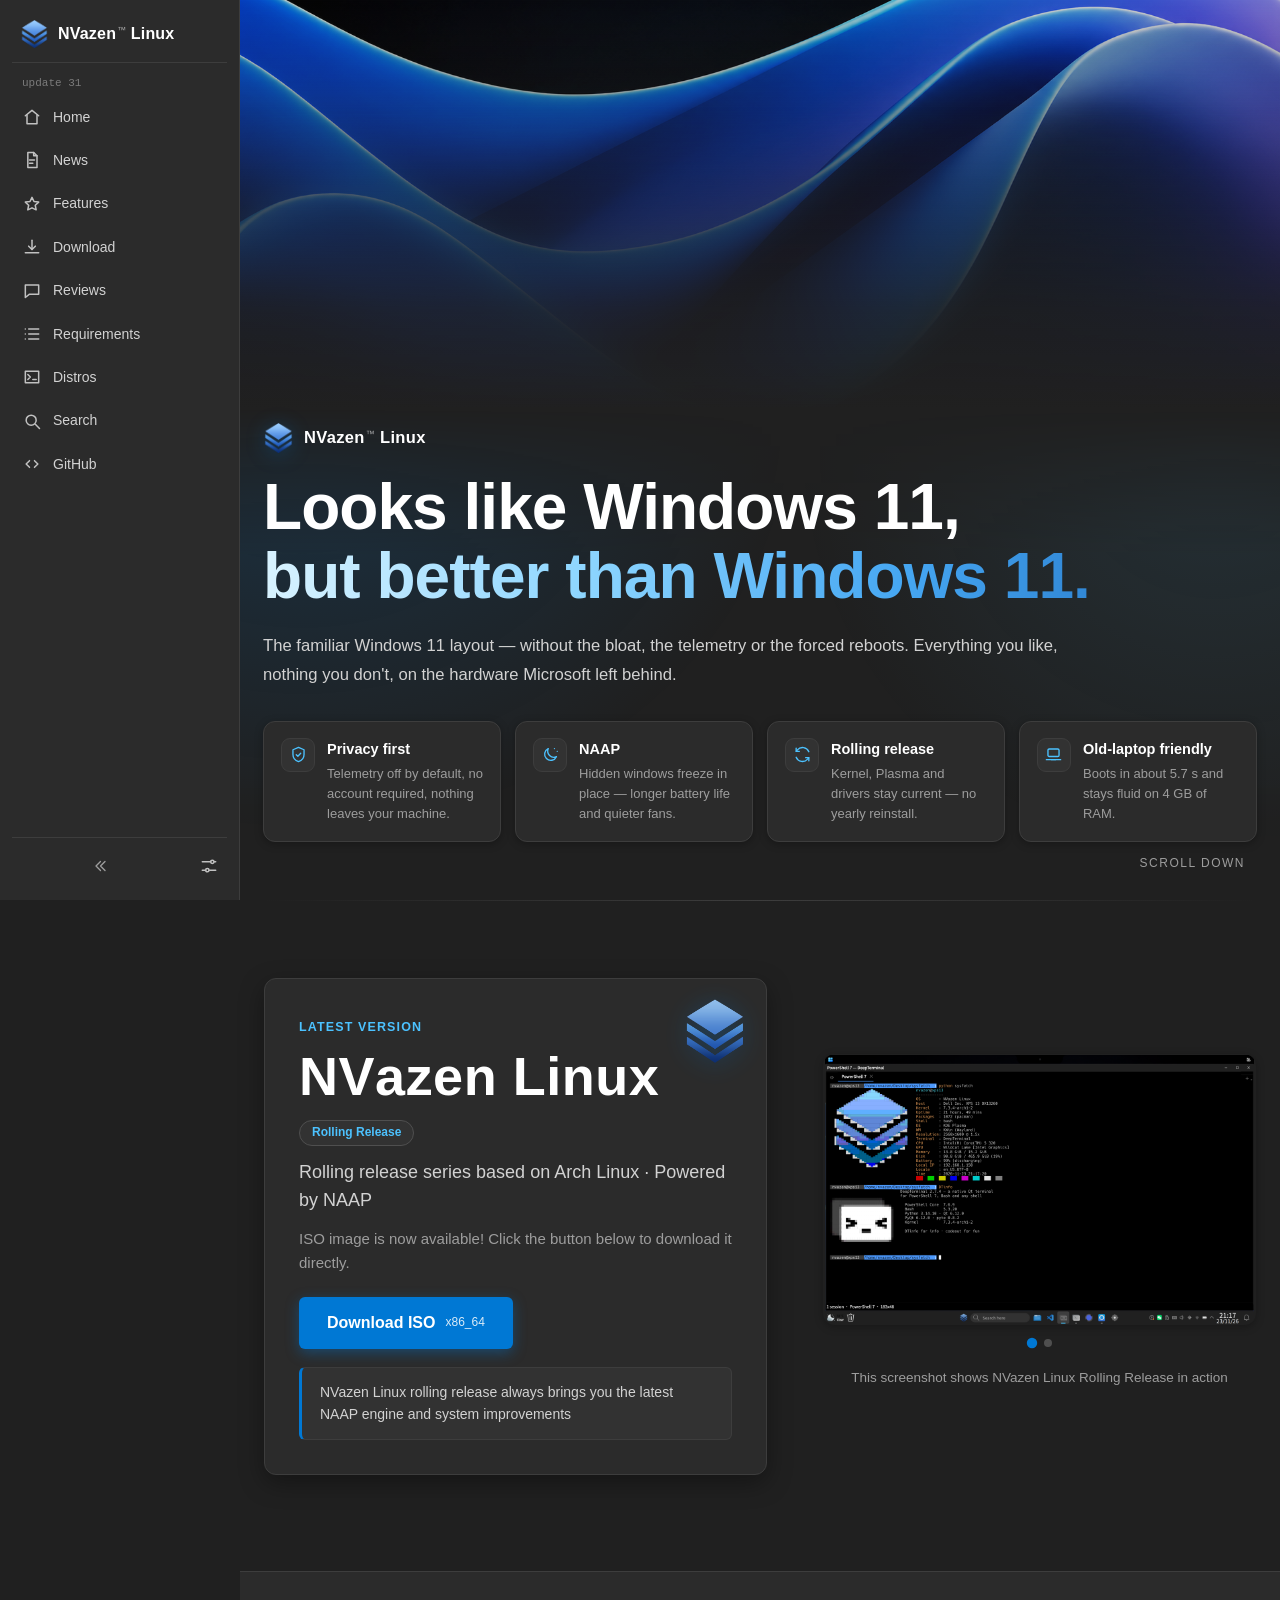
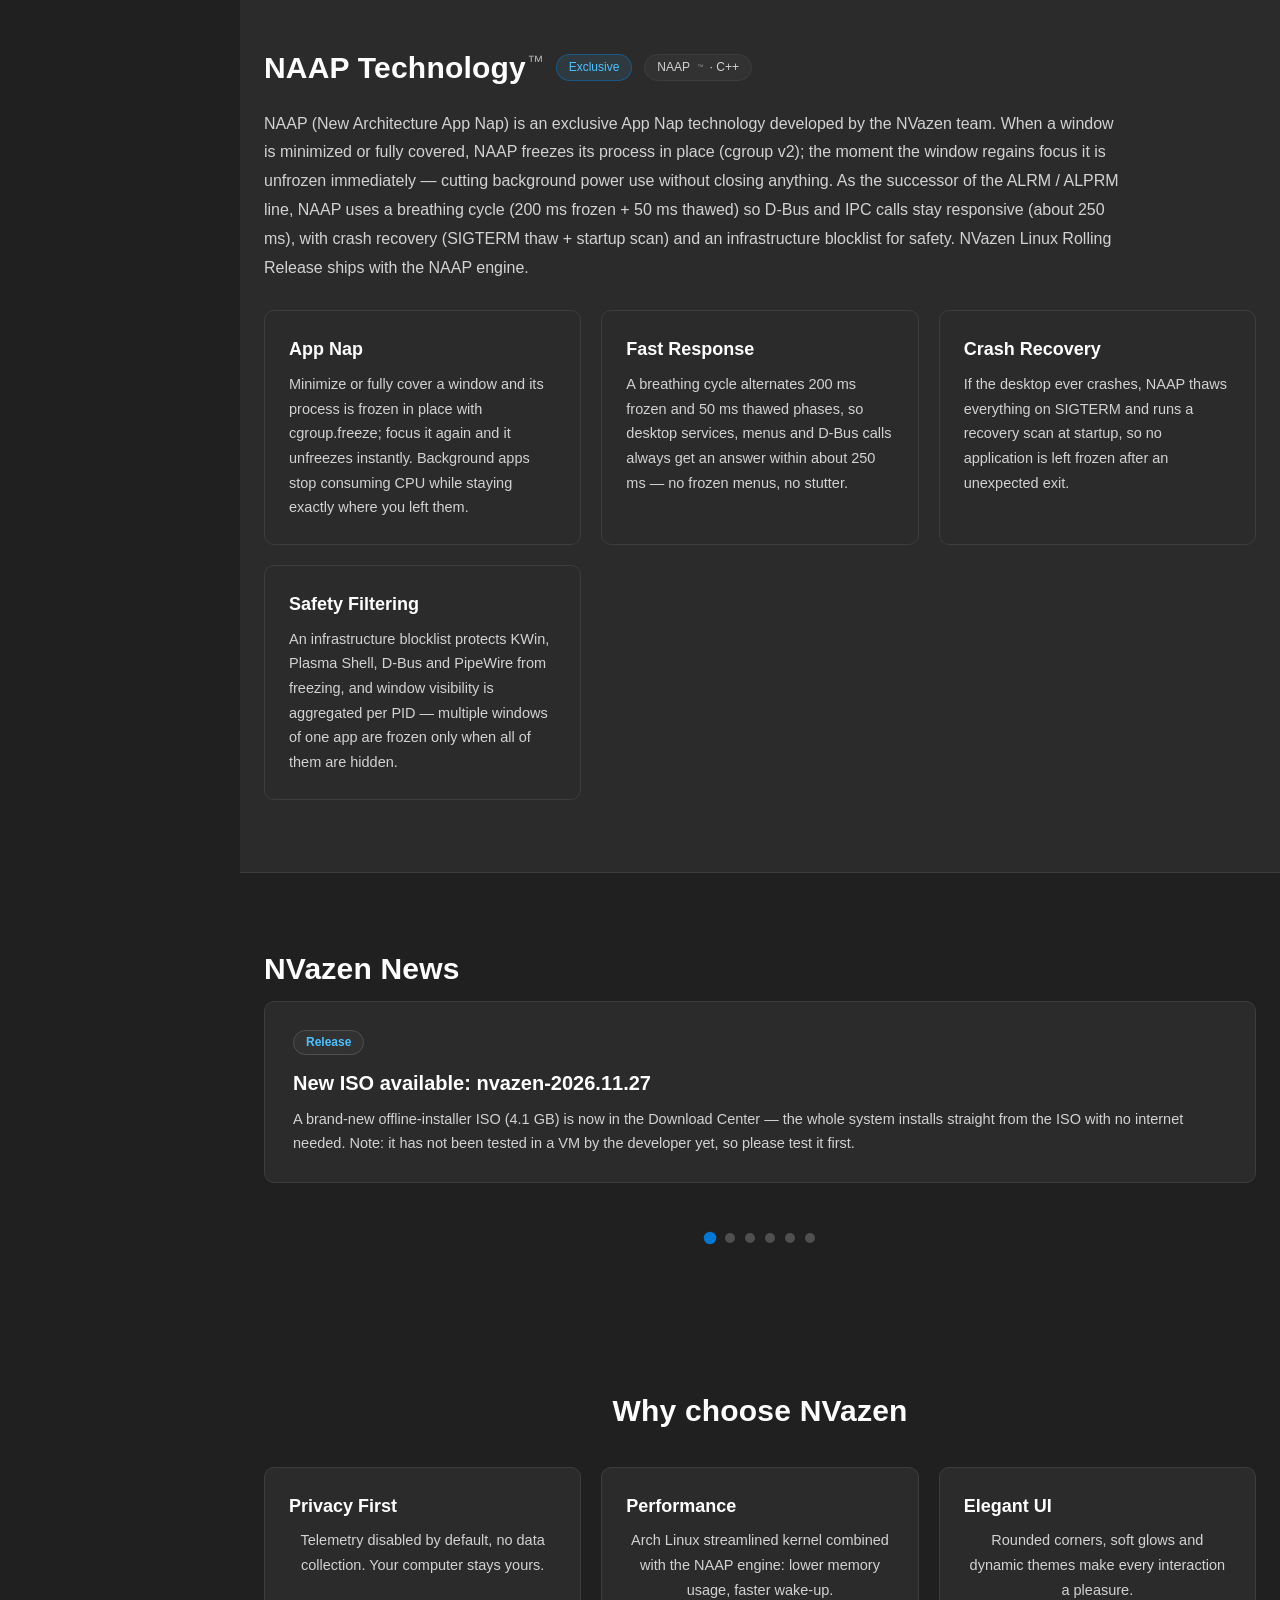
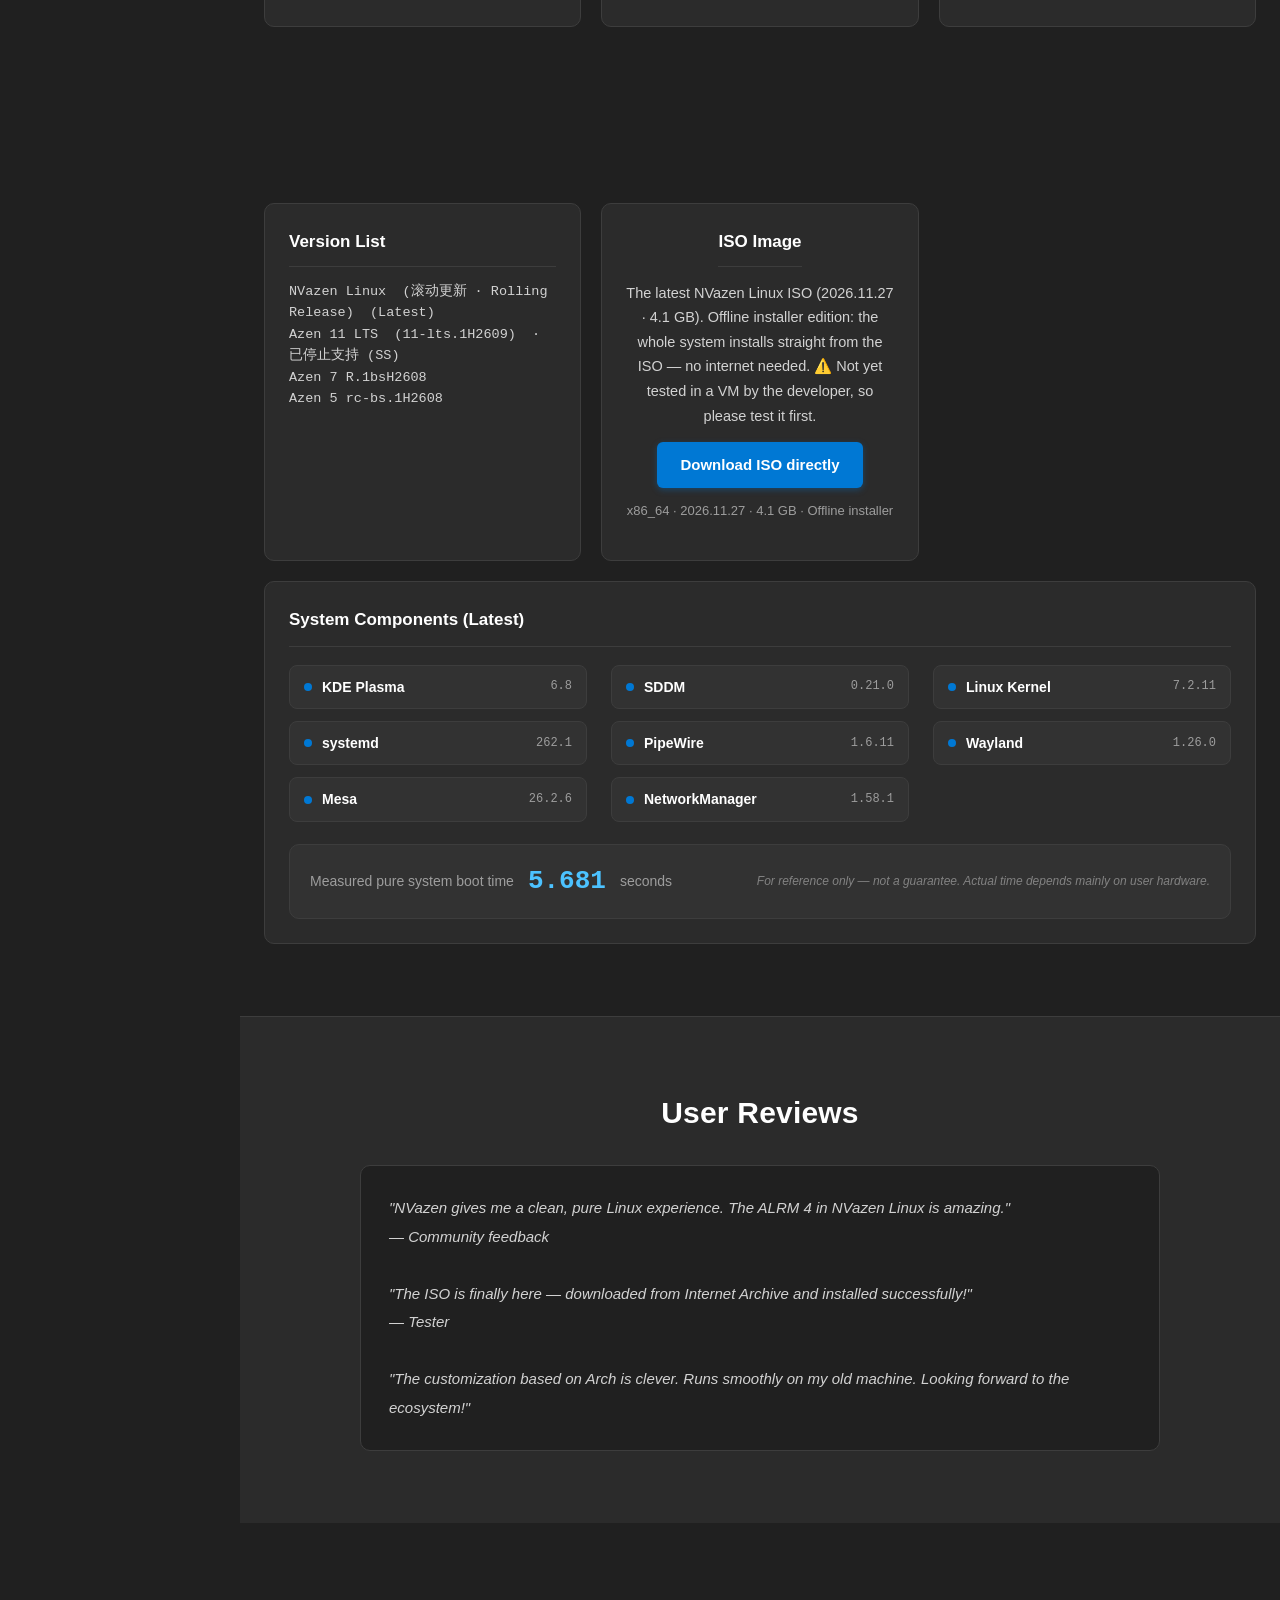
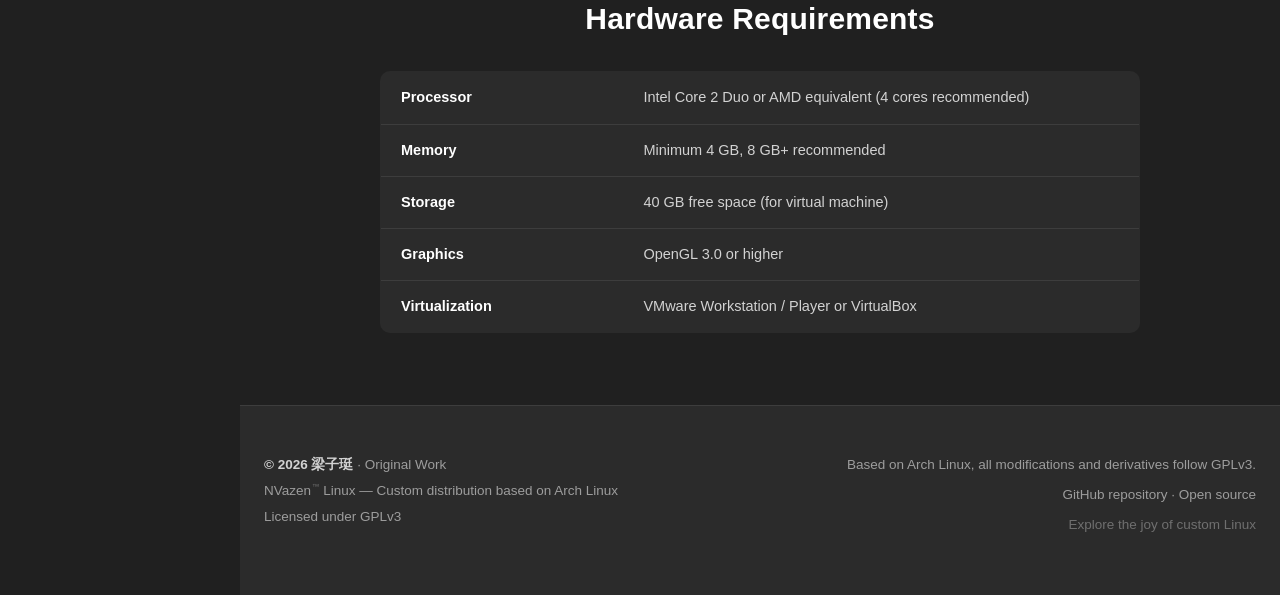
==== commit 8de1cd5e: "Downloads: publish nvazen-2026.11.27 offline ISO (4.1 GB) with untested-in-VM warning; bump update c" ====
--- a/index.html
+++ b/index.html
@@ -60,7 +60,7 @@
                 <span class="brand-text">NVazen<span class="tm">™</span> Linux</span>
             </a>
         </div>
-        <div class="side-update" data-i18n="update_counter">update 30</div>
+        <div class="side-update" data-i18n="update_counter">update 31</div>
 
         <nav class="side-nav" aria-label="Primary">
             <a class="side-link" href="index.html" data-nav="index.html">
@@ -233,7 +233,7 @@
                 </div>
                 <p class="hero-sub" data-i18n="hero_sub">基于 Arch Linux 的滚动更新系列 · 搭载 NAAP 技术</p>
                 <p class="hero-desc" data-i18n="hero_desc">ISO 镜像已发布！点击下方按钮即可直接下载。</p>
-                <a href="https://archive.org/download/nvazen-2026.10.06-x-86-64-1/nvazen-2026.10.06-x86_64%20(1).iso"
+                <a href="https://archive.org/download/nvazen-2026.11.27-x86-64/nvazen-2026.11.27-x86_64.iso"
                    class="download-iso-btn" download>
                     <span data-i18n="download_text">下载 ISO</span>
                     <span class="size">x86_64</span>
@@ -385,7 +385,7 @@
             <div class="card github-box reveal">
                 <h3 data-i18n="iso_title">ISO 镜像</h3>
                 <p data-i18n="iso_desc">此 ISO 镜像已过期（Outdated）。如不介意等待，请暂时不要使用——开发者正在制作全新的 ISO 镜像。</p>
-                <a href="https://archive.org/download/nvazen-2026.10.06-x-86-64-1/nvazen-2026.10.06-x86_64%20(1).iso" class="btn btn-accent" data-i18n="iso_btn" download>直接下载 ISO</a>
+                <a href="https://archive.org/download/nvazen-2026.11.27-x86-64/nvazen-2026.11.27-x86_64.iso" class="btn btn-accent" data-i18n="iso_btn" download>直接下载 ISO</a>
                 <p style="margin-top:12px;font-size:13px;color:var(--text-3);" data-i18n="iso_note">x86_64 · 2026.10.06</p>
             </div>
 
@@ -417,13 +417,7 @@
         <div class="container">
             <h2 class="section-title reveal" style="text-align:center;" data-i18n="reviews_title">用户评价</h2>
             <div class="comment-display reveal" id="commentDisplay" data-i18n="comments">
-                "NVazen 给了我一种干净、纯粹的 Linux 体验。NVazen Linux 滚动版搭载的 ALRM 4 更是让人惊喜。"
-                — 来自社区的反馈
-
-                "ISO 镜像终于来了，已经在 Internet Archive 下载并安装成功！"
-                — 测试用户
-
-                "基于 Arch 的定制很巧妙，在我的旧电脑上也能流畅运行。期待后续的软件生态完善！"
+               (没有人想要用我的NVazen linux😭)
             </div>
         </div>
     </section>
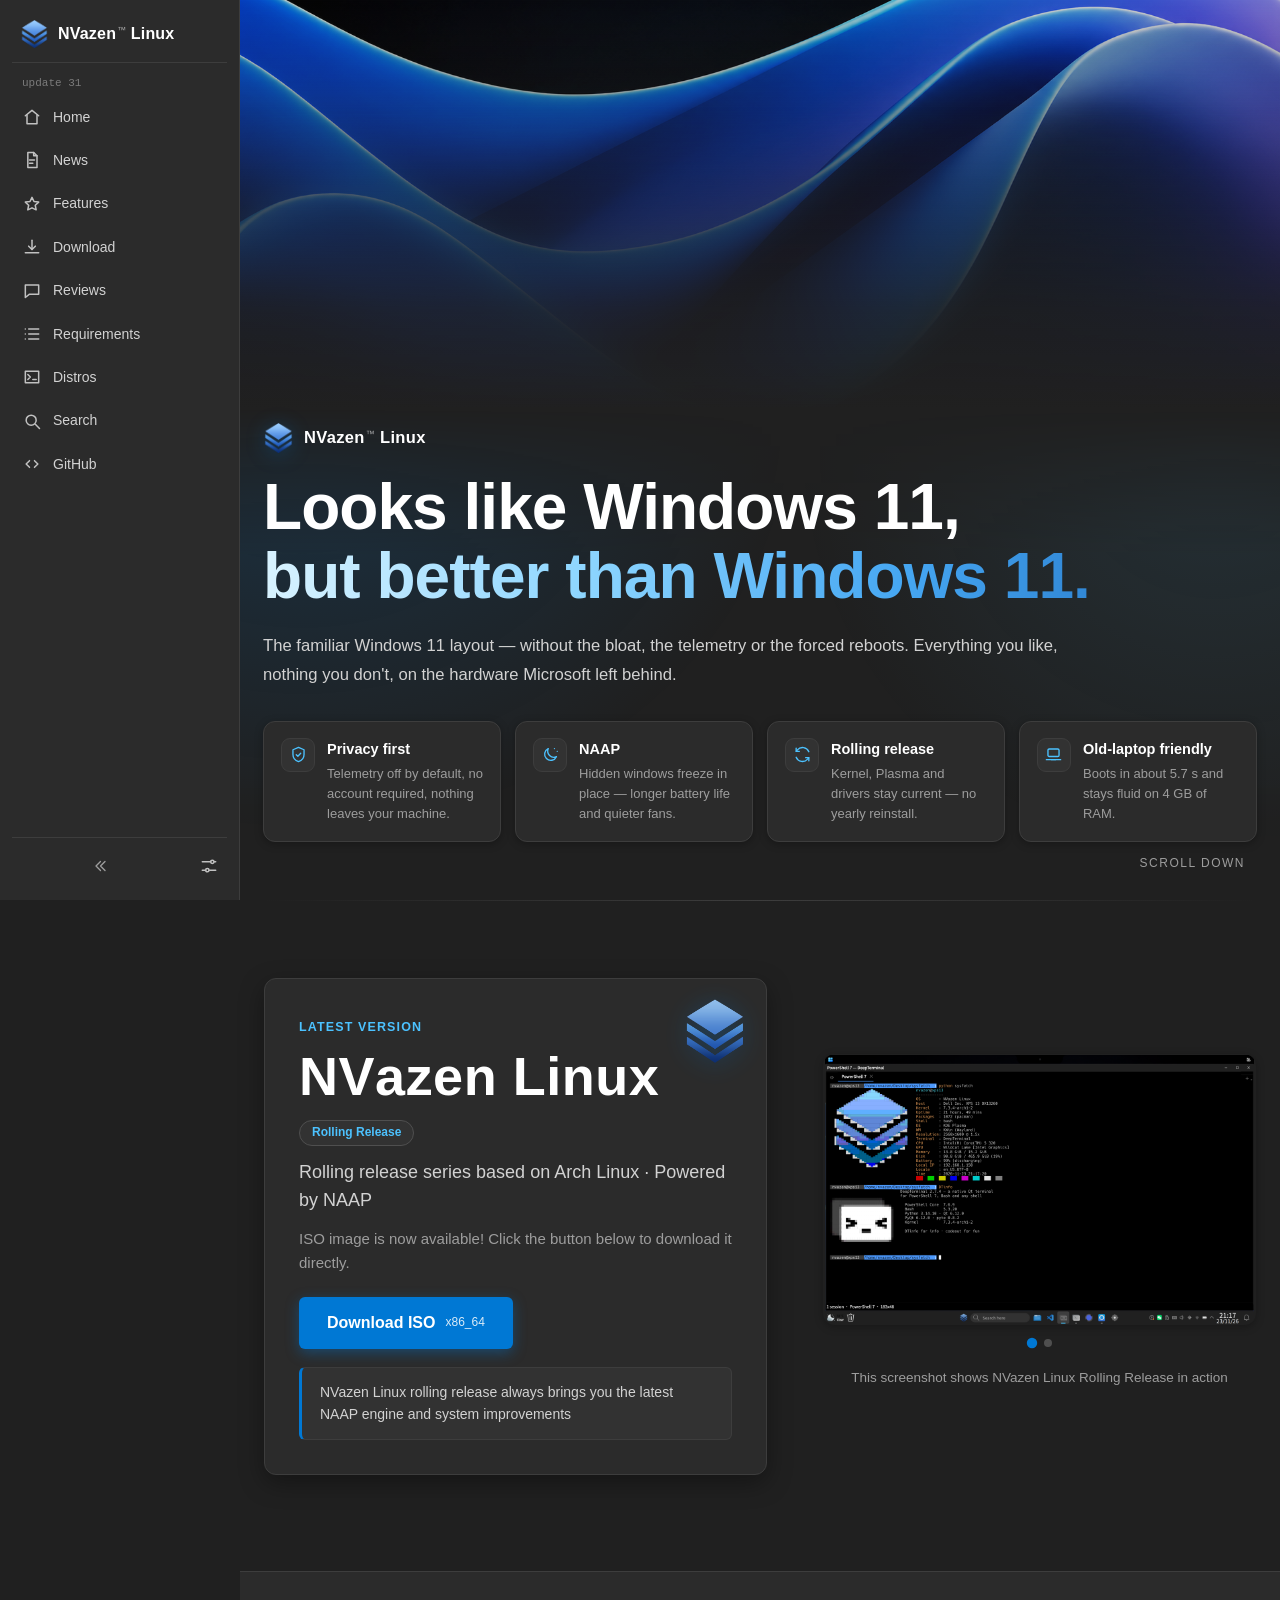
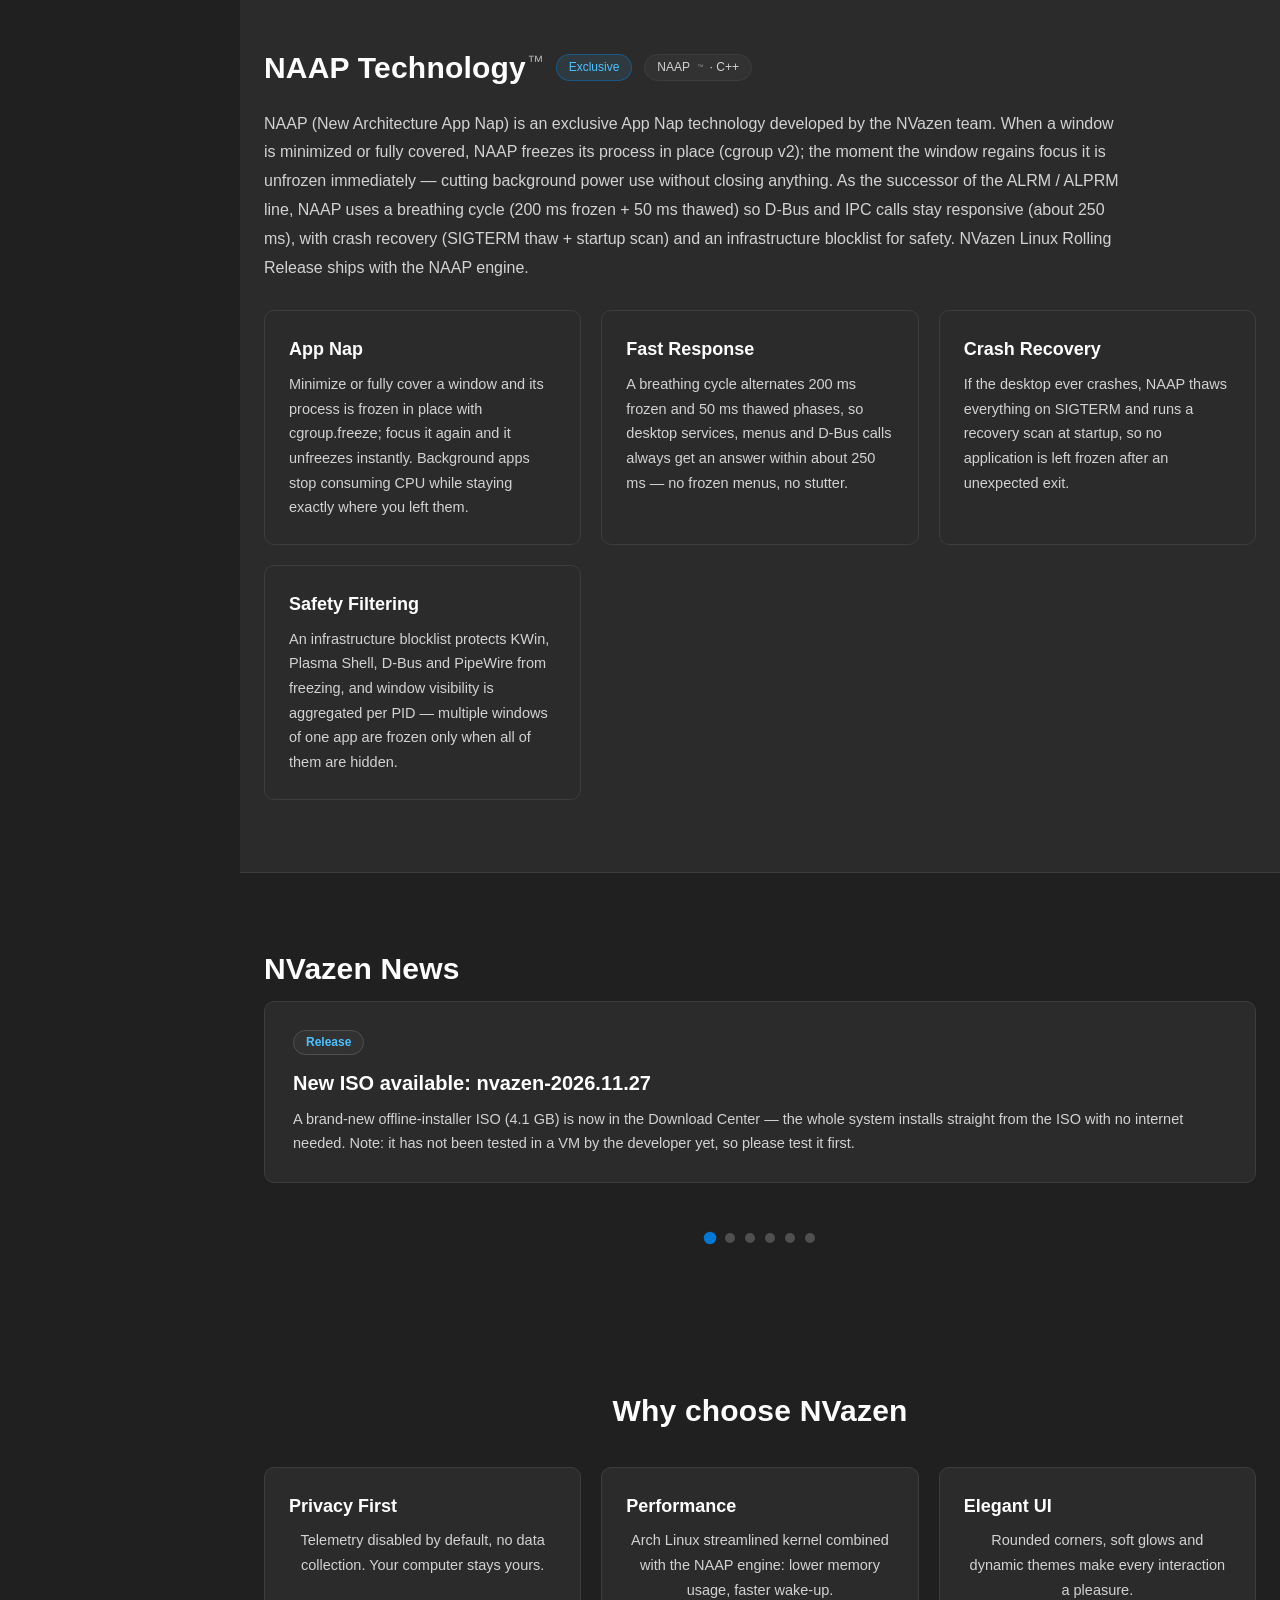
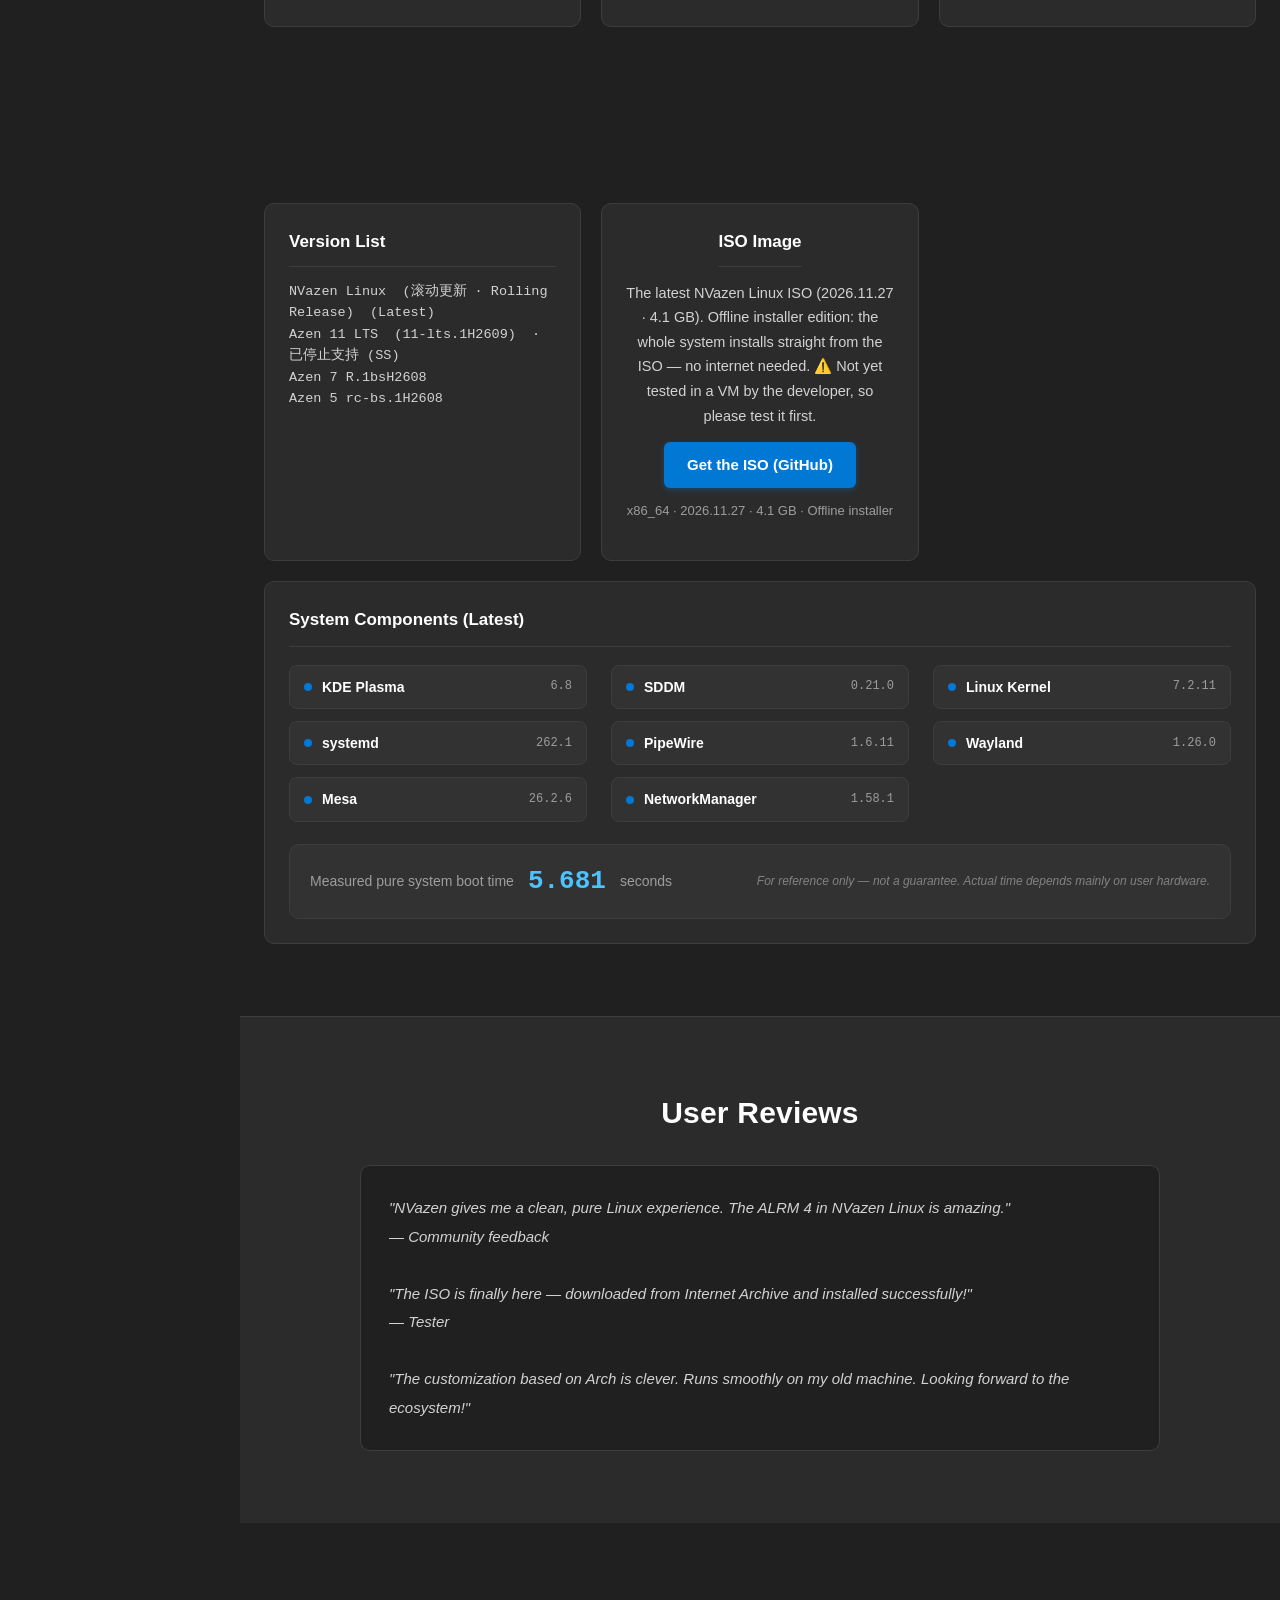
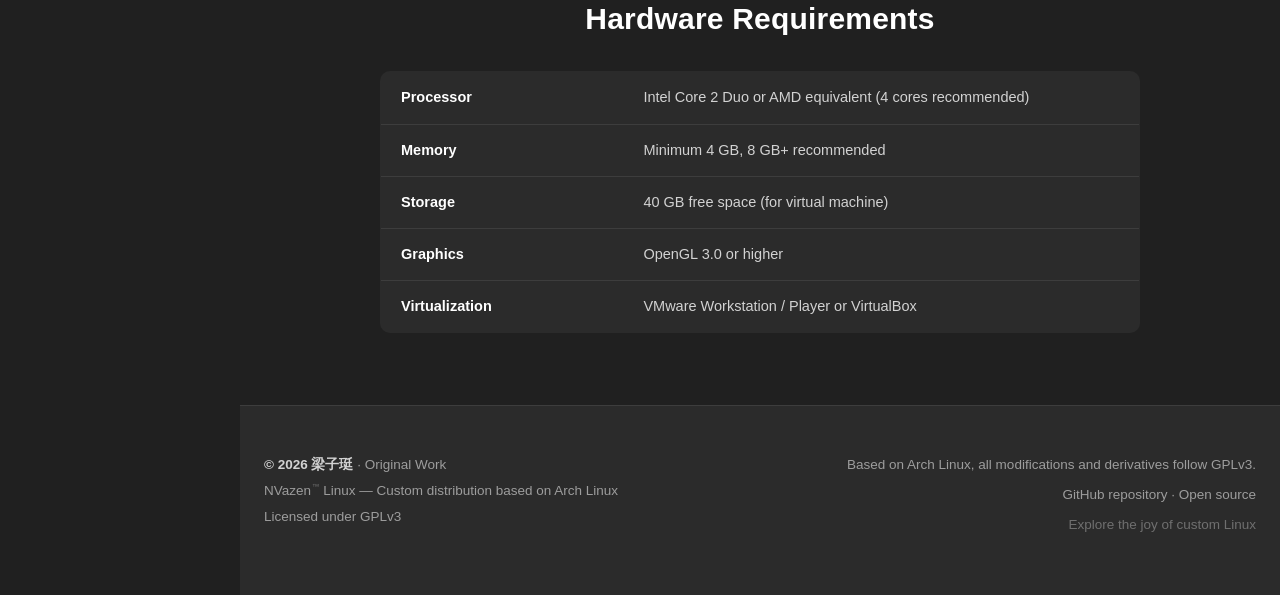
==== commit 35340eab: "Downloads: point ISO links to GitHub Releases (split-part hosting) with join instructions" ====
--- a/index.html
+++ b/index.html
@@ -233,7 +233,7 @@
                 </div>
                 <p class="hero-sub" data-i18n="hero_sub">基于 Arch Linux 的滚动更新系列 · 搭载 NAAP 技术</p>
                 <p class="hero-desc" data-i18n="hero_desc">ISO 镜像已发布！点击下方按钮即可直接下载。</p>
-                <a href="https://archive.org/download/nvazen-2026.11.27-x86-64/nvazen-2026.11.27-x86_64.iso"
+                <a href="https://github.com/AzenDev2026/nvazen-iso/releases/tag/v2026.11.27"
                    class="download-iso-btn" download>
                     <span data-i18n="download_text">下载 ISO</span>
                     <span class="size">x86_64</span>
@@ -385,7 +385,7 @@
             <div class="card github-box reveal">
                 <h3 data-i18n="iso_title">ISO 镜像</h3>
                 <p data-i18n="iso_desc">此 ISO 镜像已过期（Outdated）。如不介意等待，请暂时不要使用——开发者正在制作全新的 ISO 镜像。</p>
-                <a href="https://archive.org/download/nvazen-2026.11.27-x86-64/nvazen-2026.11.27-x86_64.iso" class="btn btn-accent" data-i18n="iso_btn" download>直接下载 ISO</a>
+                <a href="https://github.com/AzenDev2026/nvazen-iso/releases/tag/v2026.11.27" class="btn btn-accent" data-i18n="iso_btn" download>直接下载 ISO</a>
                 <p style="margin-top:12px;font-size:13px;color:var(--text-3);" data-i18n="iso_note">x86_64 · 2026.10.06</p>
             </div>
 
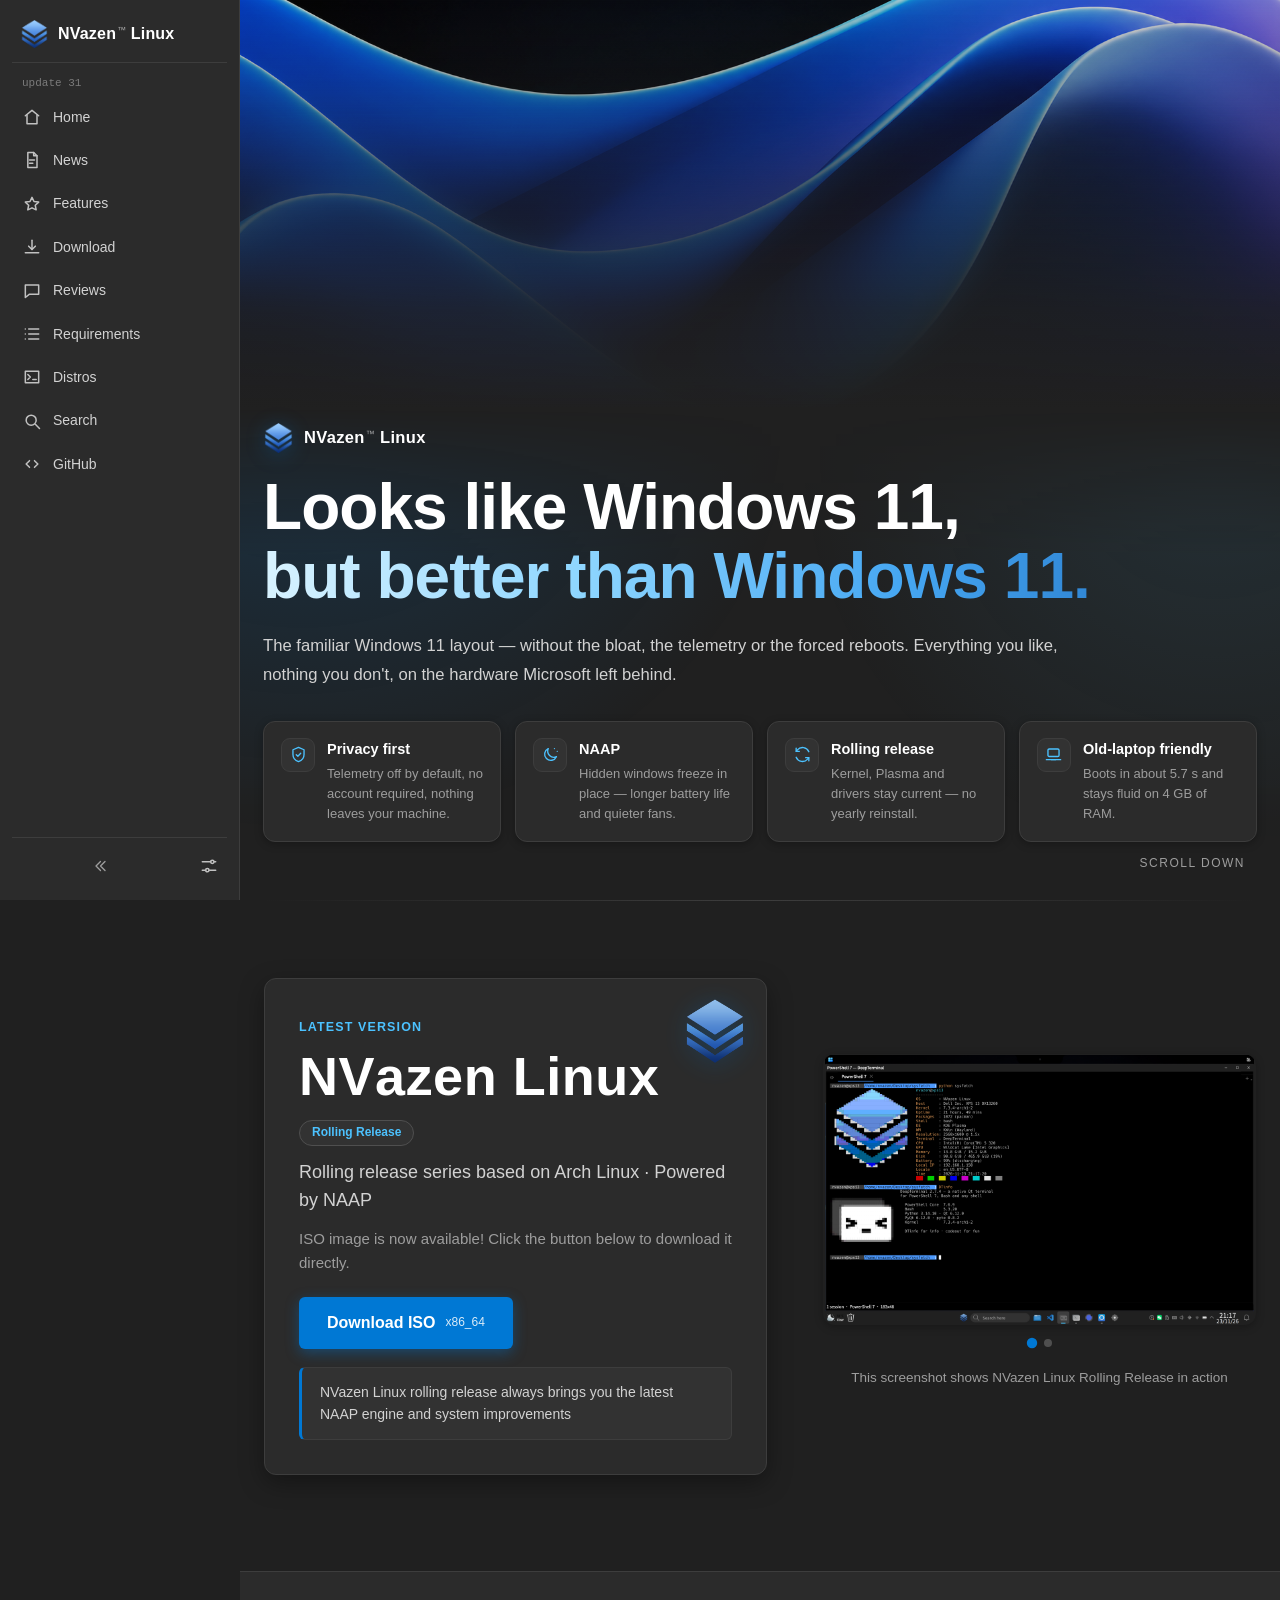
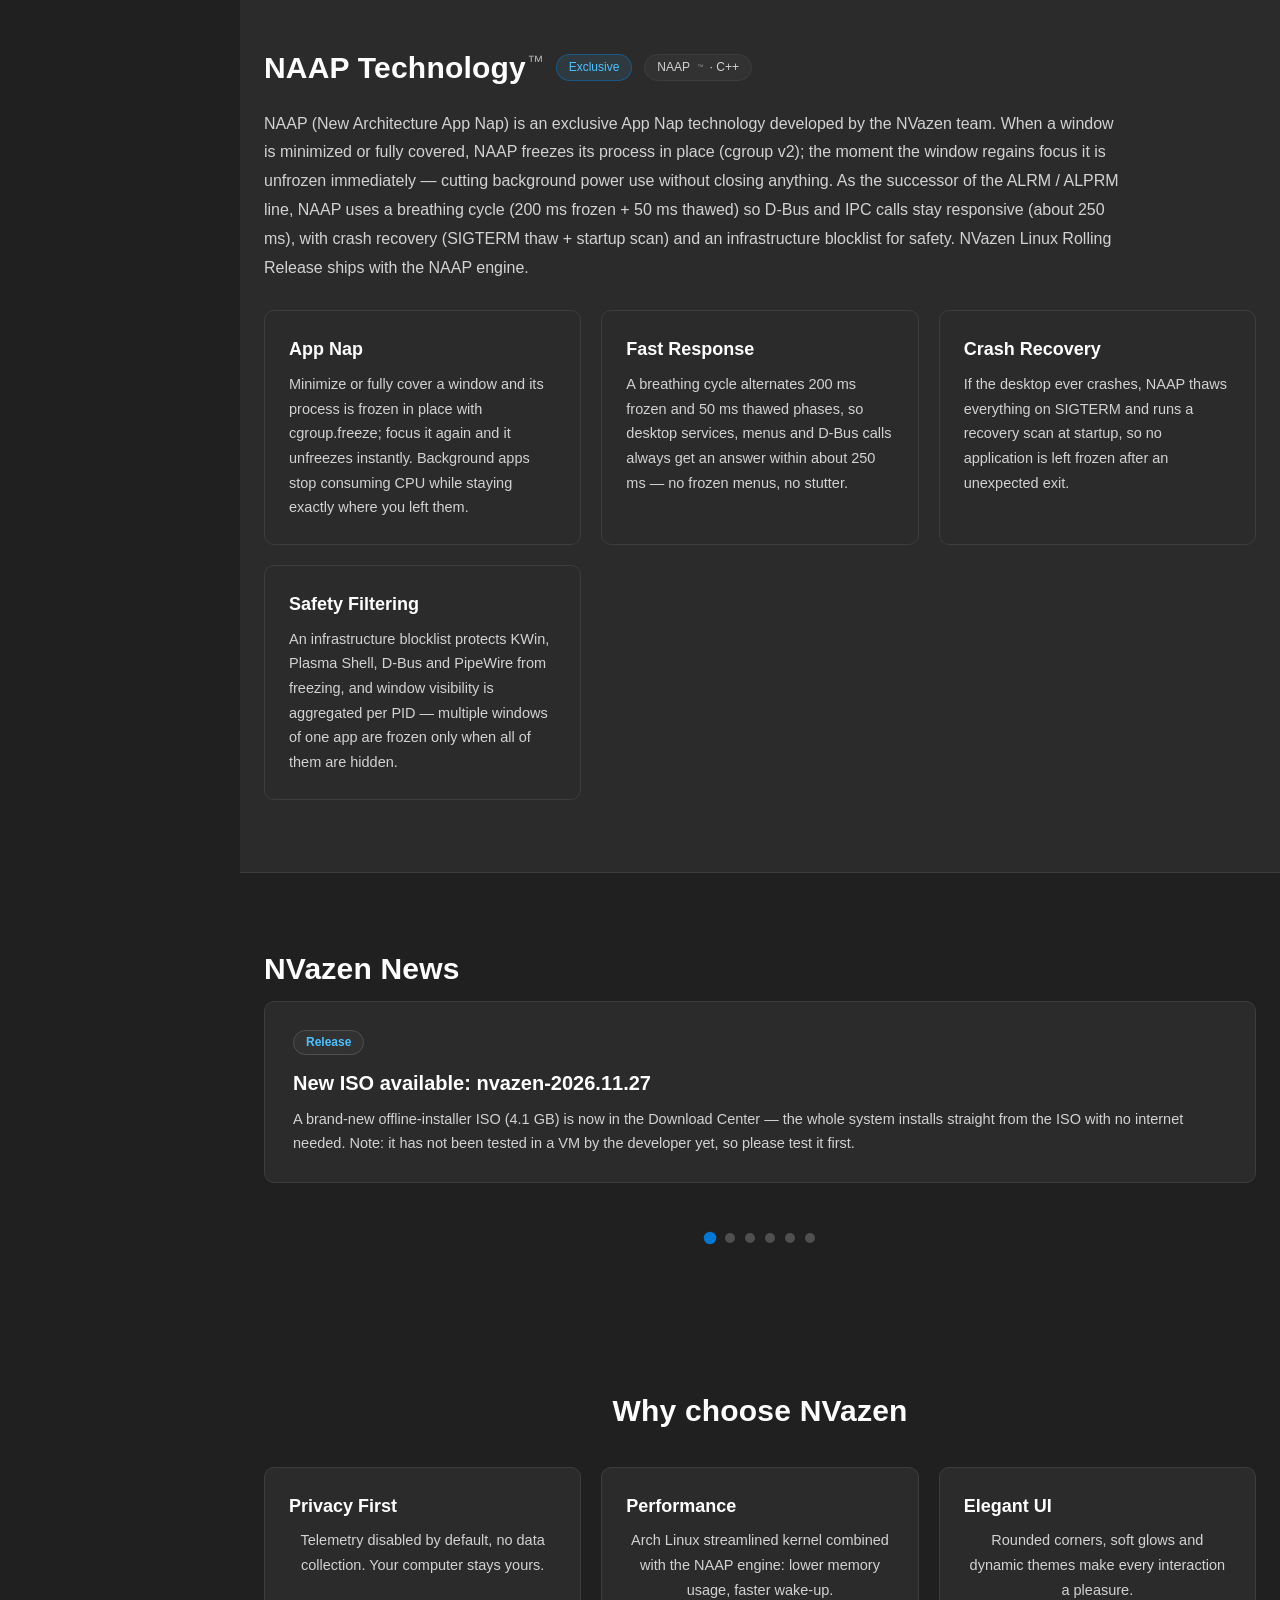
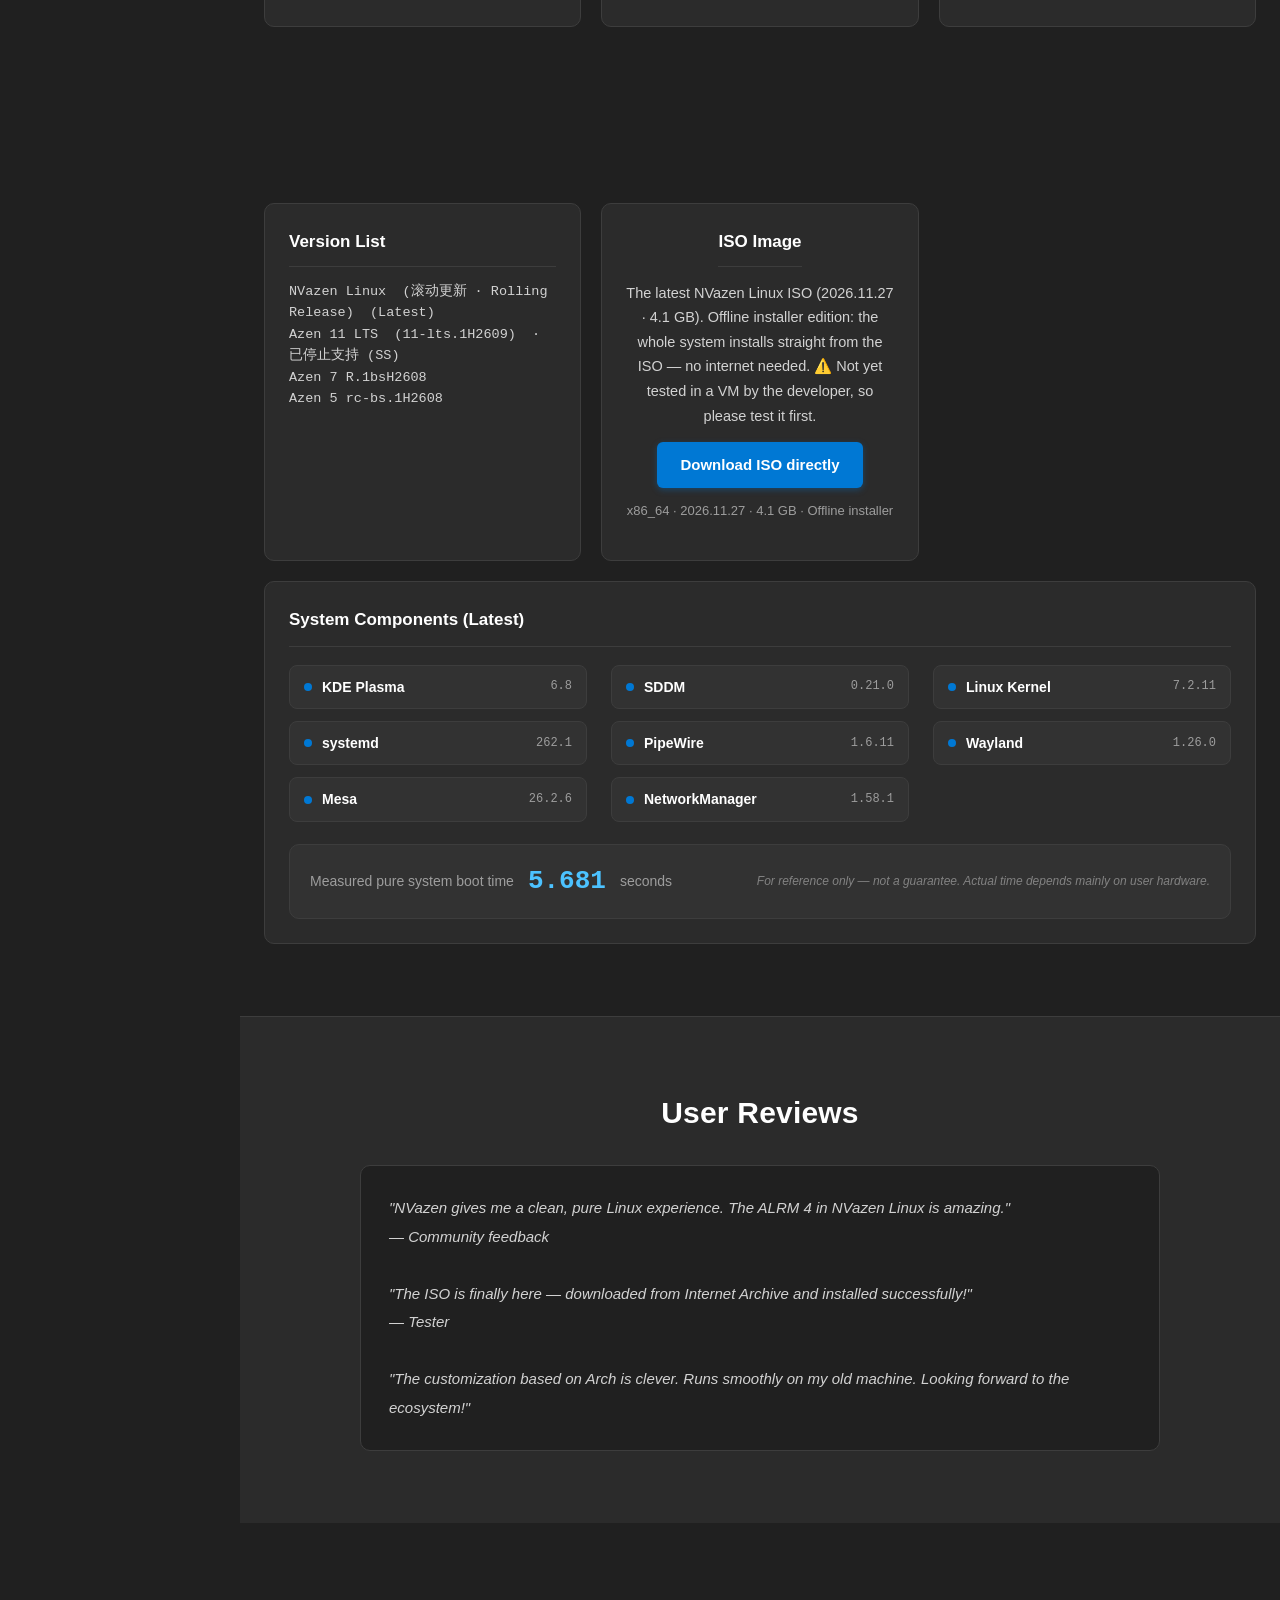
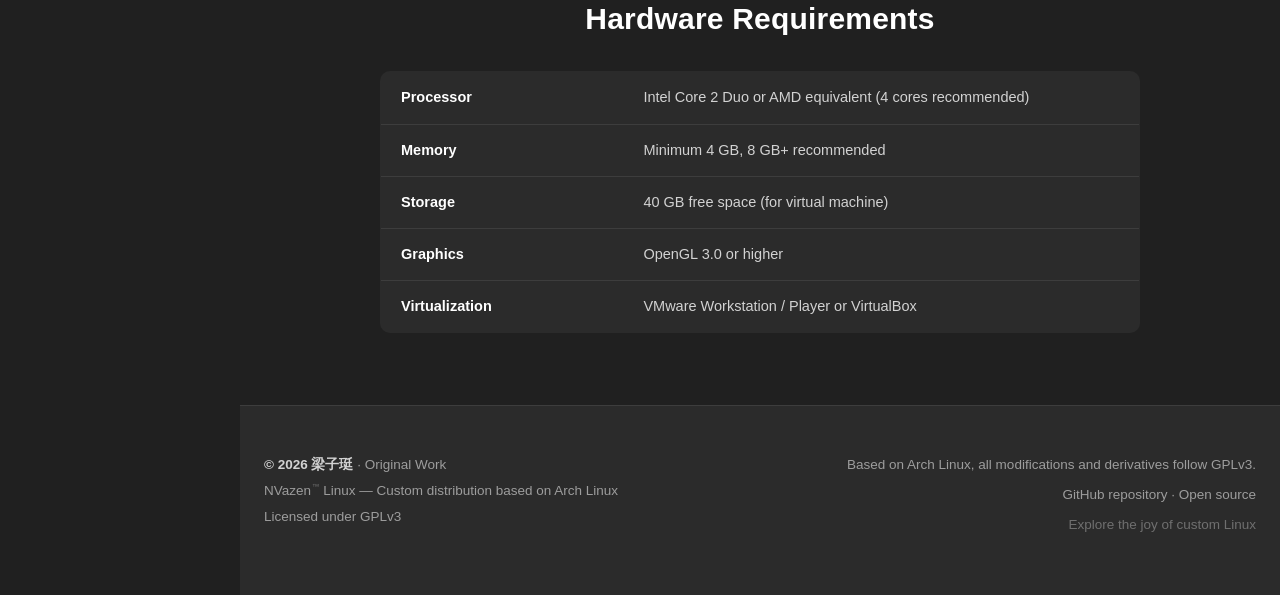
==== commit 8e809169: "Downloads: restore Internet Archive hosting links (upload completed)" ====
--- a/index.html
+++ b/index.html
@@ -233,7 +233,7 @@
                 </div>
                 <p class="hero-sub" data-i18n="hero_sub">基于 Arch Linux 的滚动更新系列 · 搭载 NAAP 技术</p>
                 <p class="hero-desc" data-i18n="hero_desc">ISO 镜像已发布！点击下方按钮即可直接下载。</p>
-                <a href="https://github.com/AzenDev2026/nvazen-iso/releases/tag/v2026.11.27"
+                <a href="https://archive.org/download/nvazen-2026.11.27-x86-64/nvazen-2026.11.27-x86_64.iso"
                    class="download-iso-btn" download>
                     <span data-i18n="download_text">下载 ISO</span>
                     <span class="size">x86_64</span>
@@ -385,7 +385,7 @@
             <div class="card github-box reveal">
                 <h3 data-i18n="iso_title">ISO 镜像</h3>
                 <p data-i18n="iso_desc">此 ISO 镜像已过期（Outdated）。如不介意等待，请暂时不要使用——开发者正在制作全新的 ISO 镜像。</p>
-                <a href="https://github.com/AzenDev2026/nvazen-iso/releases/tag/v2026.11.27" class="btn btn-accent" data-i18n="iso_btn" download>直接下载 ISO</a>
+                <a href="https://archive.org/download/nvazen-2026.11.27-x86-64/nvazen-2026.11.27-x86_64.iso" class="btn btn-accent" data-i18n="iso_btn" download>直接下载 ISO</a>
                 <p style="margin-top:12px;font-size:13px;color:var(--text-3);" data-i18n="iso_note">x86_64 · 2026.10.06</p>
             </div>
 
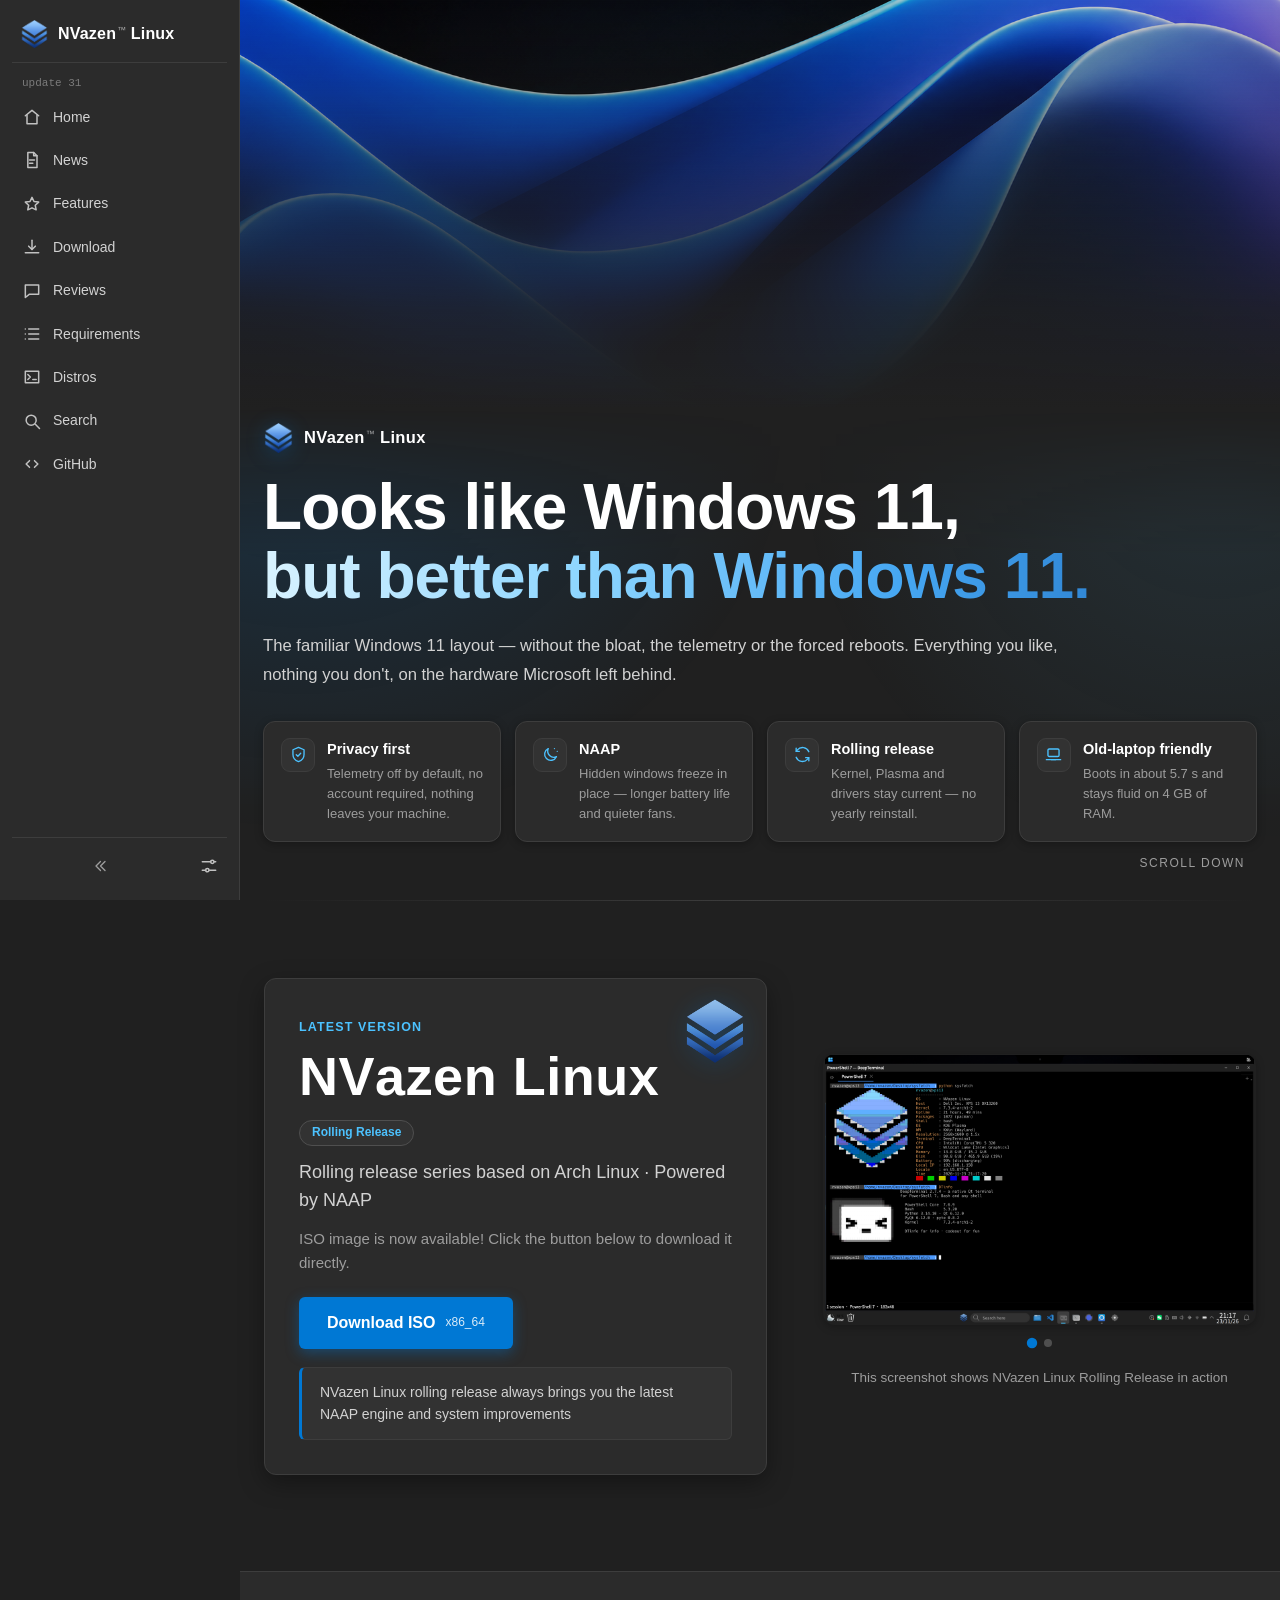
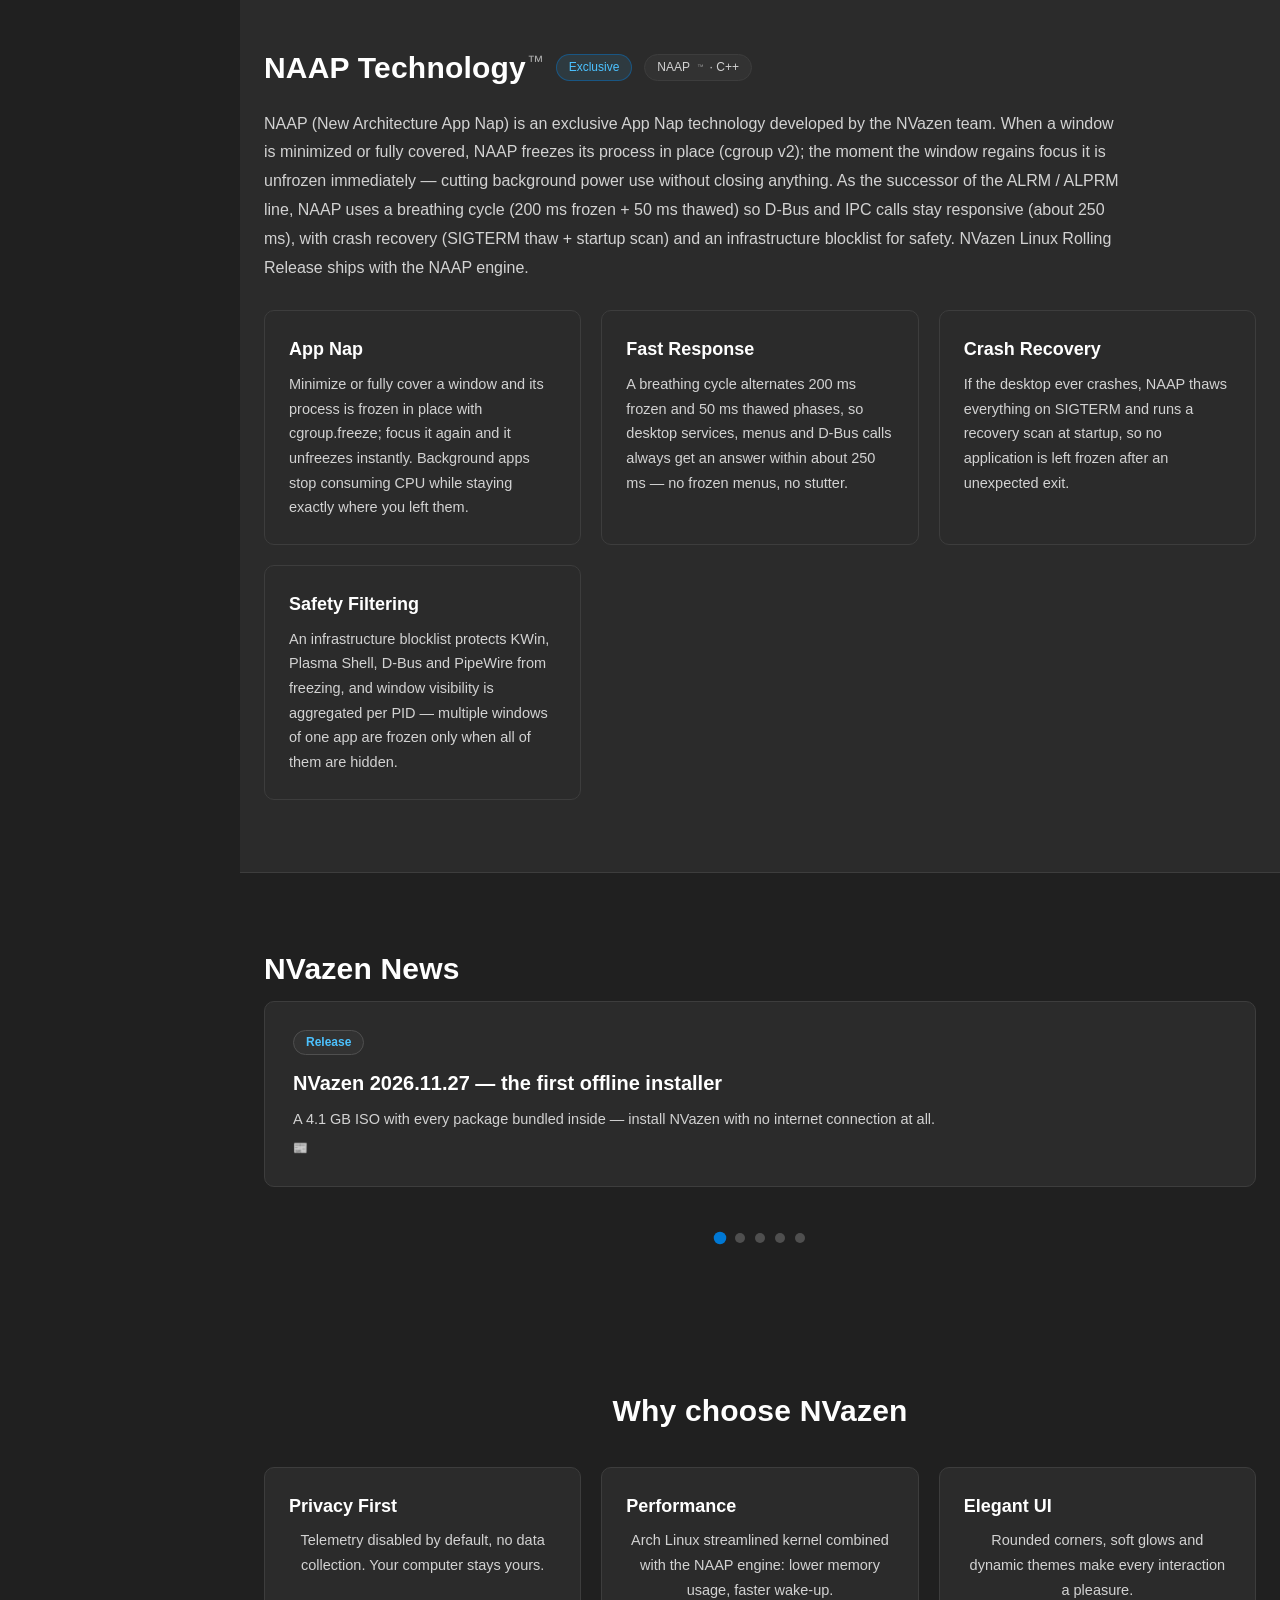
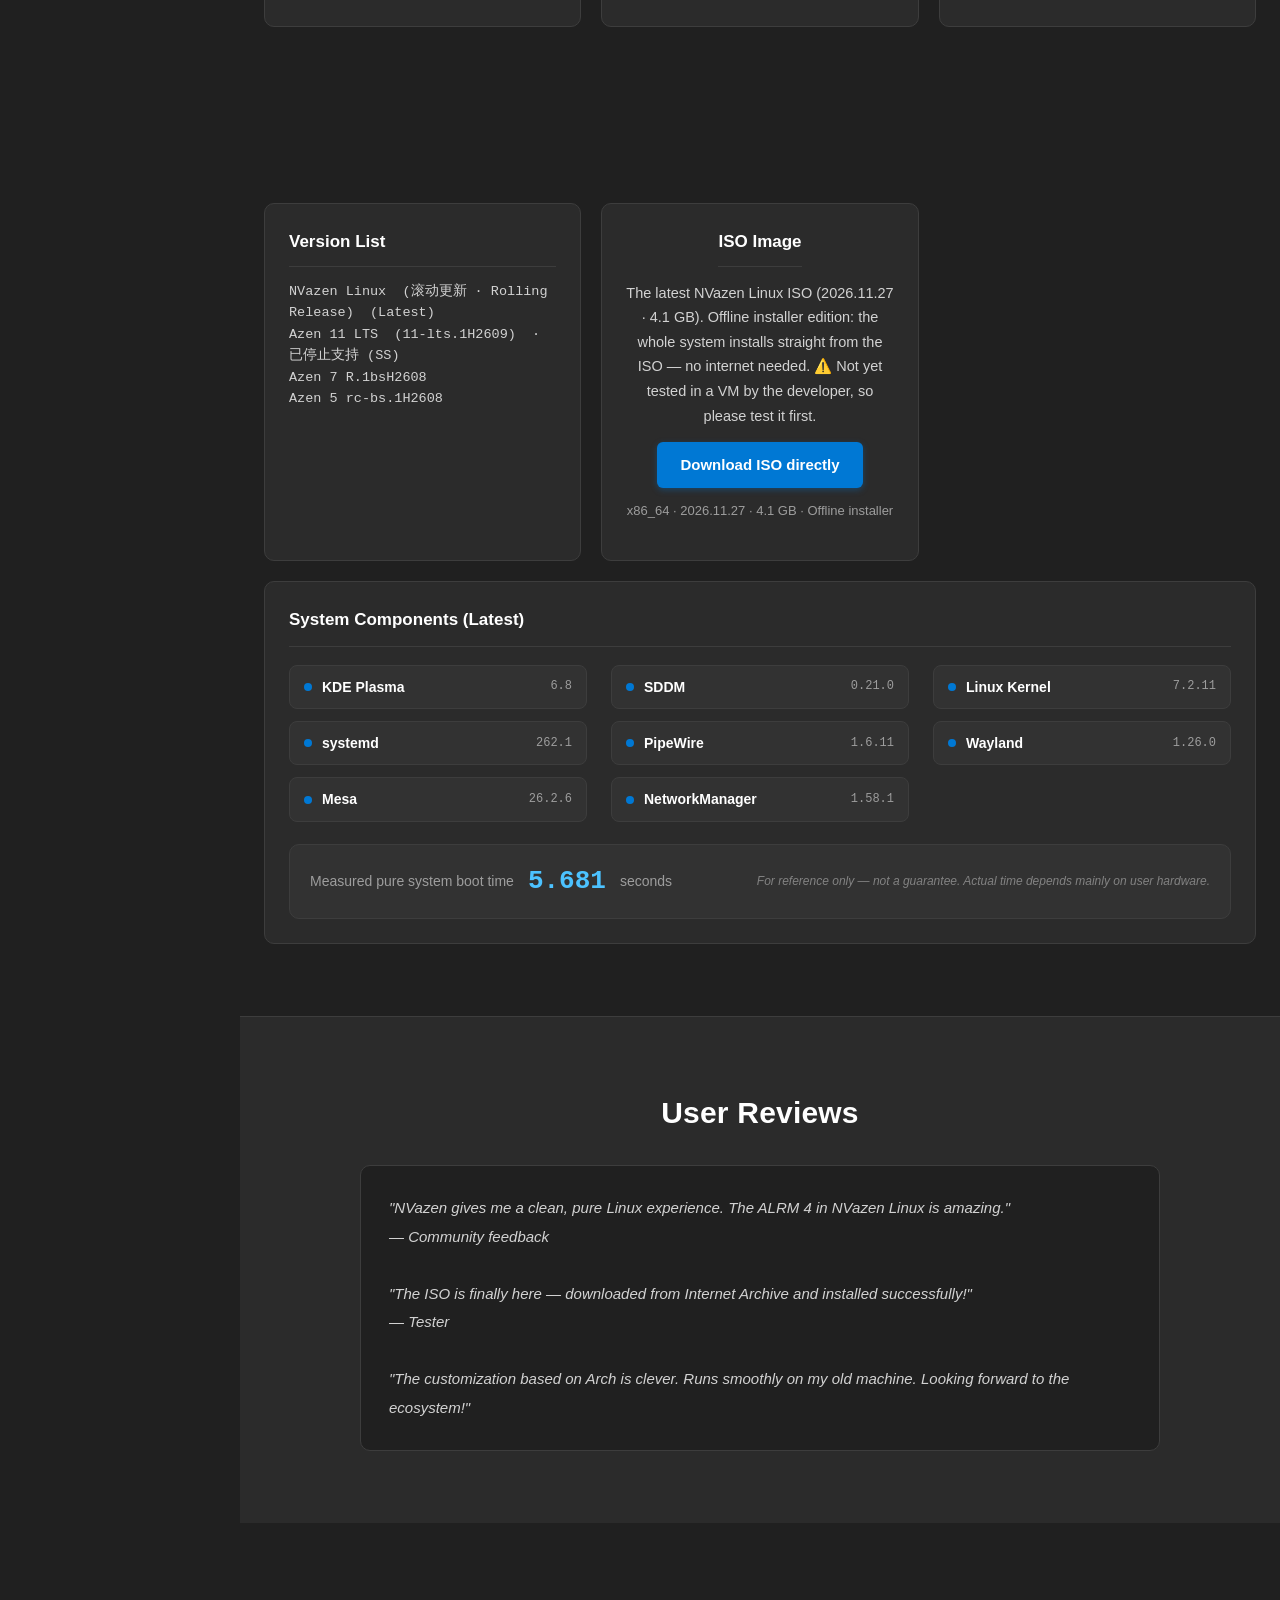
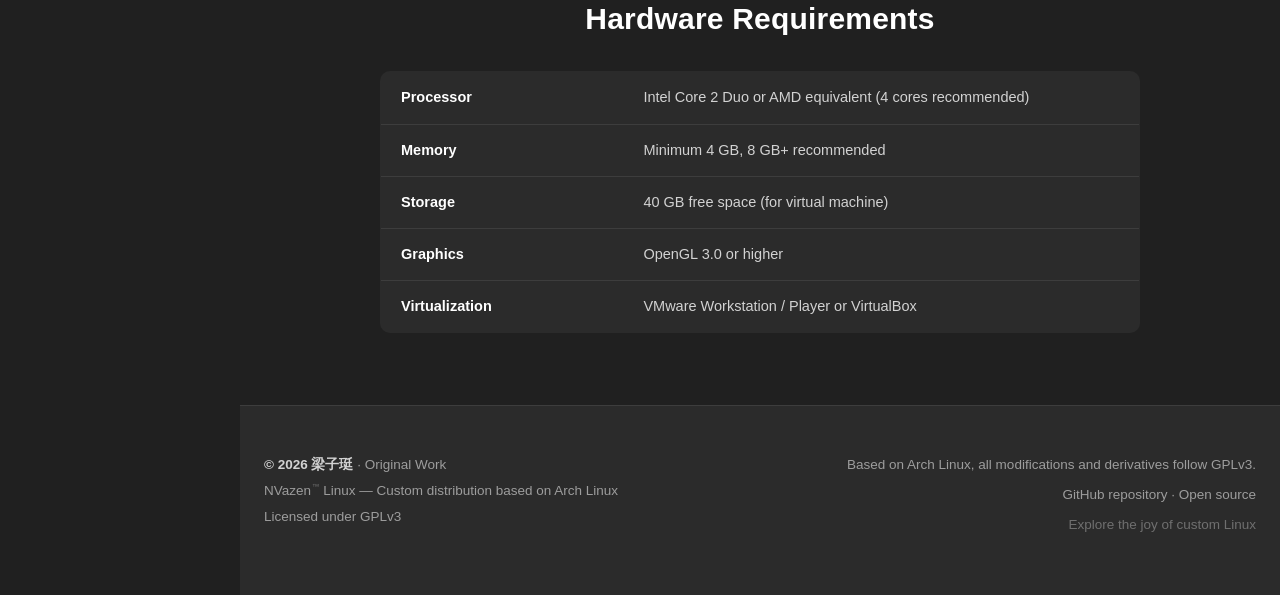
==== commit 7b649223: "Add Azen News subpage: file-manager style dated editions with newspaper unfold animation; homepage n" ====
--- a/index.html
+++ b/index.html
@@ -67,7 +67,7 @@
                 <svg class="side-ico" viewBox="0 0 24 24" fill="none" stroke="currentColor" stroke-width="1.8" stroke-linecap="round" stroke-linejoin="round"><path d="M4 10.5 12 4l8 6.5"/><path d="M6 9.5V20h12V9.5"/></svg>
                 <span class="side-label" data-i18n="nav_home">Home</span>
             </a>
-            <a class="side-link" href="#news">
+            <a class="side-link" href="news.html" data-nav="news.html">
                 <svg class="side-ico" viewBox="0 0 24 24" fill="none" stroke="currentColor" stroke-width="1.8" stroke-linecap="round" stroke-linejoin="round"><path d="M7 3h7l4 4v14H7z"/><path d="M14 3v4h4"/><path d="M9 12h6"/><path d="M9 16h4"/></svg>
                 <span class="side-label" data-i18n="nav_news">News</span>
             </a>
@@ -457,6 +457,7 @@
 
 <script src="assets/js/i18n.js"></script>
 <script src="assets/js/site.js"></script>
+<script src="assets/js/news.js"></script>
 <script src="assets/js/home.js"></script>
 </body>
 </html>
--- a/assets/css/base.css
+++ b/assets/css/base.css
@@ -869,3 +869,201 @@
     .reveal { opacity: 1; transform: none; }
     html { scroll-behavior: auto; }
 }
+
+/* ============================================================
+   Azen News — file-manager style news explorer + newspaper
+   ============================================================ */
+.news-explorer {
+    background: var(--bg-elev);
+    border: 1px solid var(--border);
+    border-radius: 12px;
+    overflow: hidden;
+    box-shadow: var(--shadow-card);
+}
+.ne-titlebar {
+    display: flex; align-items: center; gap: 8px;
+    padding: 10px 14px; background: var(--bg-elev2);
+    border-bottom: 1px solid var(--border);
+}
+.ne-dot { width: 12px; height: 12px; border-radius: 50%; }
+.ne-dot.r { background: #ff5f57; }
+.ne-dot.y { background: #febc2e; }
+.ne-dot.g { background: #28c840; }
+.ne-title { margin-left: 10px; font-size: 13px; color: var(--text-2); }
+.ne-toolbar {
+    display: flex; align-items: center; gap: 8px;
+    padding: 8px 14px; border-bottom: 1px solid var(--border);
+}
+.ne-navbtn {
+    width: 30px; height: 30px; border-radius: 6px;
+    background: transparent; border: 1px solid transparent;
+    color: var(--text-3); font-size: 17px; line-height: 1;
+    display: inline-flex; align-items: center; justify-content: center;
+}
+.ne-addr {
+    flex: 1; display: flex; align-items: center; gap: 8px;
+    background: var(--bg-input); border: 1px solid var(--border);
+    border-radius: 6px; padding: 6px 12px;
+    font-size: 13px; color: var(--text-2); overflow: hidden; white-space: nowrap;
+}
+.ne-addr .ne-addr-ico { font-size: 14px; }
+.ne-body { display: flex; min-height: 400px; }
+.ne-side {
+    width: 176px; flex-shrink: 0; padding: 12px 8px;
+    border-right: 1px solid var(--border); font-size: 13px;
+}
+.ne-side-item {
+    display: flex; gap: 9px; align-items: center;
+    padding: 7px 10px; border-radius: 6px; color: var(--text-2);
+}
+.ne-side-item.active { background: var(--bg-active); color: var(--text); }
+.ne-list { flex: 1; min-width: 0; padding: 10px; }
+.ne-list-head, .news-file {
+    display: grid;
+    grid-template-columns: 30px minmax(0, 1fr) 100px 92px;
+    gap: 10px; align-items: center;
+}
+.ne-list-head {
+    padding: 6px 12px; font-size: 12px; color: var(--text-3);
+    border-bottom: 1px solid var(--border);
+}
+.news-file {
+    padding: 11px 12px; border-radius: 8px;
+    text-decoration: none; color: var(--text);
+    transition: background .15s ease;
+}
+.news-file:hover { background: var(--bg-hover); }
+.nf-icon { font-size: 21px; line-height: 1; }
+.nf-name { display: flex; flex-direction: column; gap: 3px; min-width: 0; }
+.nf-filename {
+    font-size: 14px; color: var(--text);
+    white-space: nowrap; overflow: hidden; text-overflow: ellipsis;
+    transition: color .15s ease;
+}
+.news-file:hover .nf-filename { color: var(--accent-text); }
+.nf-summary {
+    font-size: 12px; color: var(--text-3);
+    white-space: nowrap; overflow: hidden; text-overflow: ellipsis;
+}
+.nf-date { font-size: 12px; color: var(--text-3); font-family: Consolas, "Courier New", monospace; }
+.nf-tag {
+    justify-self: start; font-size: 11px; padding: 2px 9px;
+    border-radius: 999px; background: var(--bg-active); color: var(--accent-text);
+}
+.news-explorer-hint { margin-top: 14px; font-size: 13px; color: var(--text-3); text-align: center; }
+
+/* ---------- newspaper overlay (unfold animation) ---------- */
+.newspaper-overlay {
+    position: fixed; inset: 0; z-index: 2000;
+    display: flex; align-items: center; justify-content: center;
+    padding: 26px 20px;
+}
+.np-backdrop {
+    position: absolute; inset: 0;
+    background: rgba(8, 8, 12, 0.78);
+    -webkit-backdrop-filter: blur(8px); backdrop-filter: blur(8px);
+    opacity: 0; transition: opacity .4s ease;
+}
+.newspaper-overlay.open .np-backdrop { opacity: 1; }
+.np-close {
+    position: absolute; top: 20px; right: 22px; z-index: 3;
+    width: 38px; height: 38px; border-radius: 50%;
+    border: 1px solid rgba(255, 255, 255, 0.28);
+    background: rgba(255, 255, 255, 0.08);
+    color: #fff; font-size: 15px; cursor: pointer;
+    transition: background .2s ease, transform .2s ease;
+}
+.np-close:hover { background: rgba(255, 255, 255, 0.2); transform: rotate(90deg); }
+.newspaper {
+    position: relative; width: min(880px, 100%); max-height: 86vh; overflow: auto;
+    background-color: #f6f1e3;
+    background-image:
+        linear-gradient(rgba(120, 90, 40, 0.035) 1px, transparent 1px),
+        linear-gradient(90deg, rgba(120, 90, 40, 0.035) 1px, transparent 1px);
+    background-size: 3px 3px, 3px 3px;
+    color: #2a2418; border-radius: 6px;
+    padding: 34px 44px 26px;
+    box-shadow: 0 30px 90px rgba(0, 0, 0, 0.6);
+    font-family: Georgia, "Times New Roman", "Noto Serif SC", "Songti SC", serif;
+    transform: perspective(1800px) rotateX(-82deg) scale(0.72);
+    transform-origin: 50% 0%;
+    opacity: 0;
+    transition: transform 0.9s cubic-bezier(0.16, 0.68, 0.28, 1), opacity 0.5s ease;
+}
+.newspaper::before {
+    content: ""; position: absolute; inset: 0; pointer-events: none;
+    background: linear-gradient(90deg,
+        transparent 49.5%, rgba(100, 78, 34, 0.16) 49.8%,
+        rgba(100, 78, 34, 0.3) 50.15%, rgba(100, 78, 34, 0.16) 50.5%, transparent 50.8%);
+    opacity: 0.6; transition: opacity 0.6s ease 0.55s;
+}
+.newspaper-overlay.open .newspaper {
+    transform: perspective(1800px) rotateX(0deg) scale(1);
+    opacity: 1;
+}
+.newspaper-overlay.open .newspaper::before { opacity: 0; }
+.np-masthead {
+    display: flex; justify-content: space-between; align-items: baseline;
+    border-bottom: 3px double #2a2418; padding-bottom: 8px;
+}
+.np-mast-name {
+    font-size: 30px; font-weight: 700; letter-spacing: 3px;
+    font-variant: small-caps;
+}
+.np-mast-date { font-size: 13px; font-style: italic; opacity: 0.85; }
+.np-headline {
+    font-size: 31px; line-height: 1.28; text-align: center;
+    margin: 14px 0 12px; font-weight: 700;
+}
+.np-tagline {
+    display: flex; justify-content: center; align-items: center; gap: 14px;
+    font-size: 12px; margin-bottom: 20px;
+}
+.np-tag {
+    text-transform: uppercase; letter-spacing: 2px;
+    border: 1px solid #2a2418; padding: 2px 12px; border-radius: 2px;
+    font-weight: 700;
+}
+.np-byline { font-style: italic; opacity: 0.7; }
+.np-body {
+    column-count: 2; column-gap: 36px; column-rule: 1px solid rgba(42, 36, 24, 0.25);
+    font-size: 15px; line-height: 1.78; text-align: justify;
+}
+.np-body p { margin: 0 0 13px; }
+.np-body p:first-child::first-letter {
+    font-size: 2.9em; float: left; line-height: 0.85;
+    padding: 4px 9px 0 0; font-weight: 700;
+}
+.np-foot {
+    margin-top: 18px; padding-top: 10px;
+    border-top: 1px solid rgba(42, 36, 24, 0.4);
+    text-align: center; font-size: 11px; letter-spacing: 1.5px; opacity: 0.72;
+}
+.newspaper::-webkit-scrollbar { width: 10px; }
+.newspaper::-webkit-scrollbar-thumb { background: rgba(42, 36, 24, 0.3); border-radius: 5px; }
+.newspaper::-webkit-scrollbar-track { background: rgba(42, 36, 24, 0.08); }
+
+@media (max-width: 860px) {
+    .ne-side { display: none; }
+    .ne-list-head, .news-file { grid-template-columns: 30px minmax(0, 1fr) 86px; }
+    .nf-tag { display: none; }
+    .newspaper { padding: 26px 22px 20px; }
+    .np-body { column-count: 1; }
+    .np-headline { font-size: 25px; }
+}
+@media (max-width: 560px) {
+    .ne-list-head, .news-file { grid-template-columns: 26px minmax(0, 1fr); }
+    .nf-date { display: none; }
+}
+@media (prefers-reduced-motion: reduce) {
+    .newspaper { transform: none; transition: opacity 0.25s ease; }
+    .newspaper::before { display: none; }
+}
+
+/* ---------- homepage news click-through ---------- */
+.news-swap-item { cursor: pointer; }
+.news-open-hint {
+    display: inline-block; margin-top: 8px;
+    font-size: 12px; color: var(--accent-text); opacity: 0.85;
+    letter-spacing: 0.5px;
+}
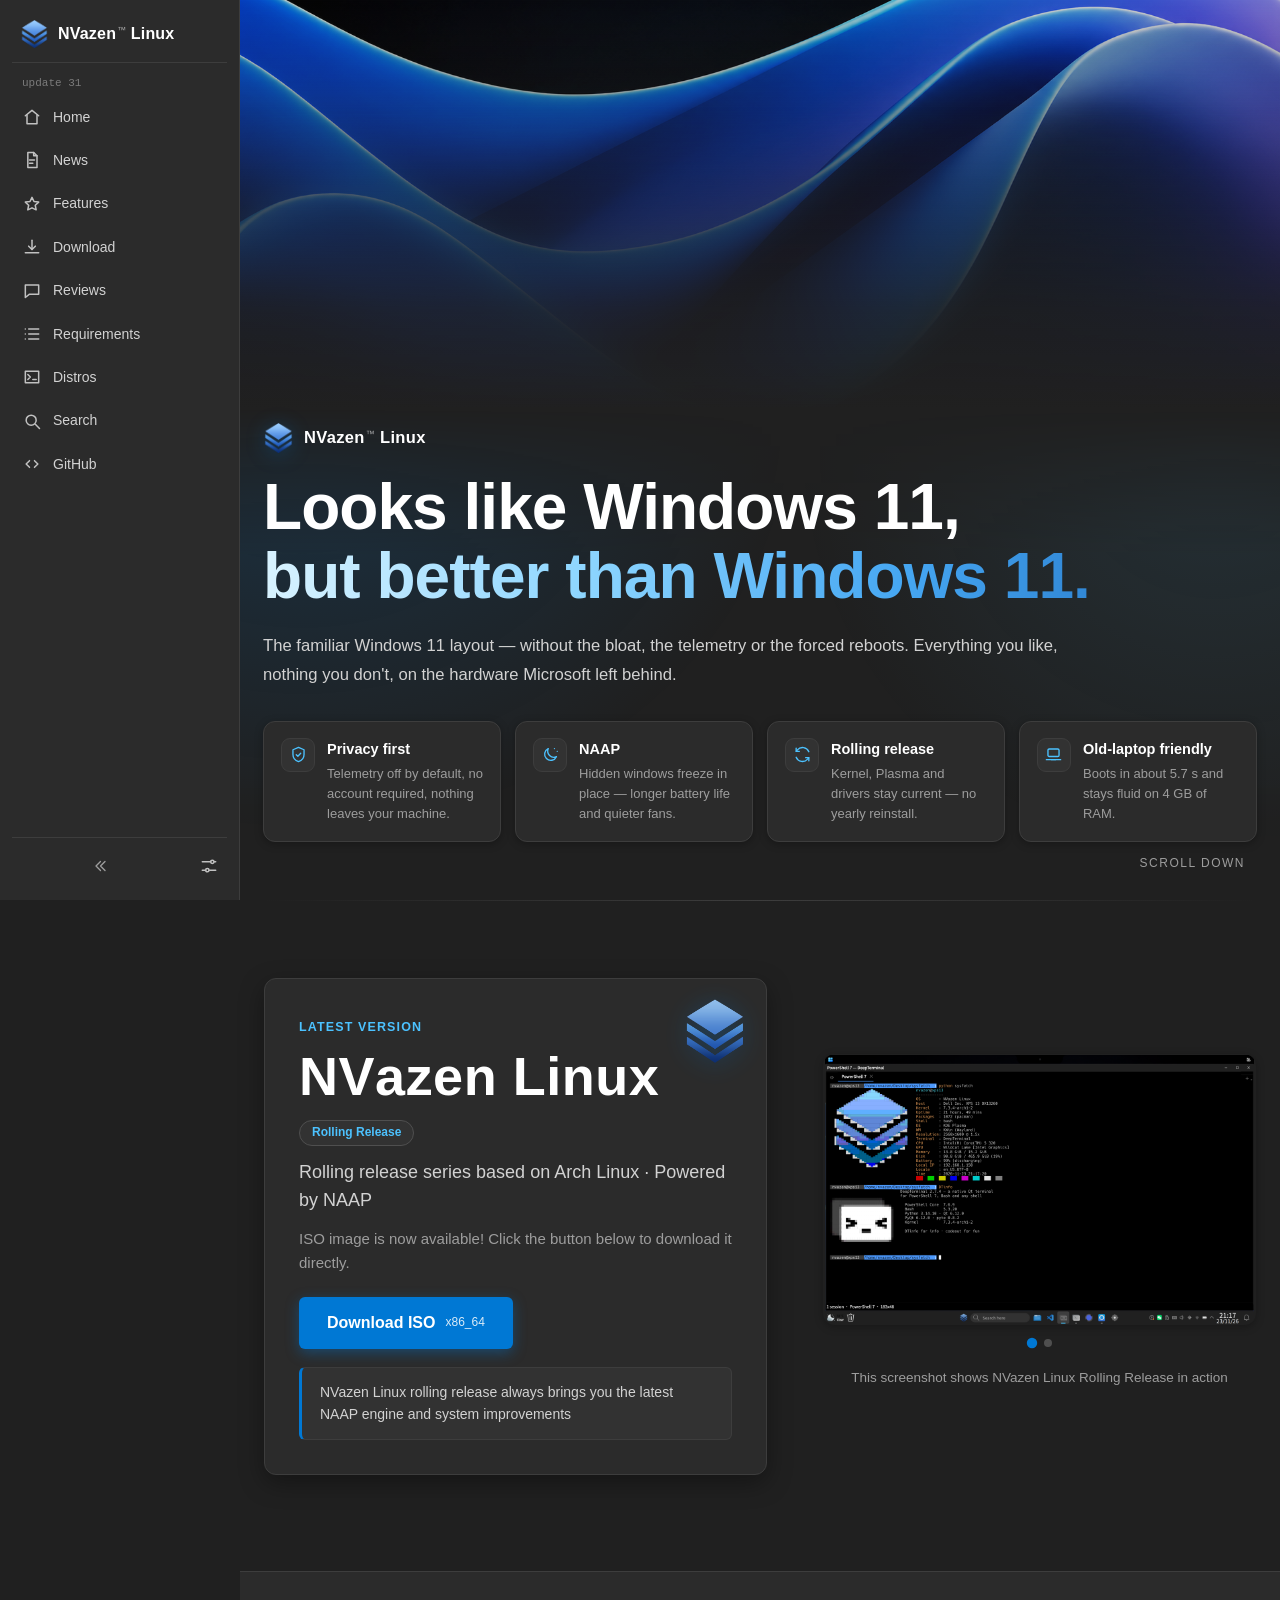
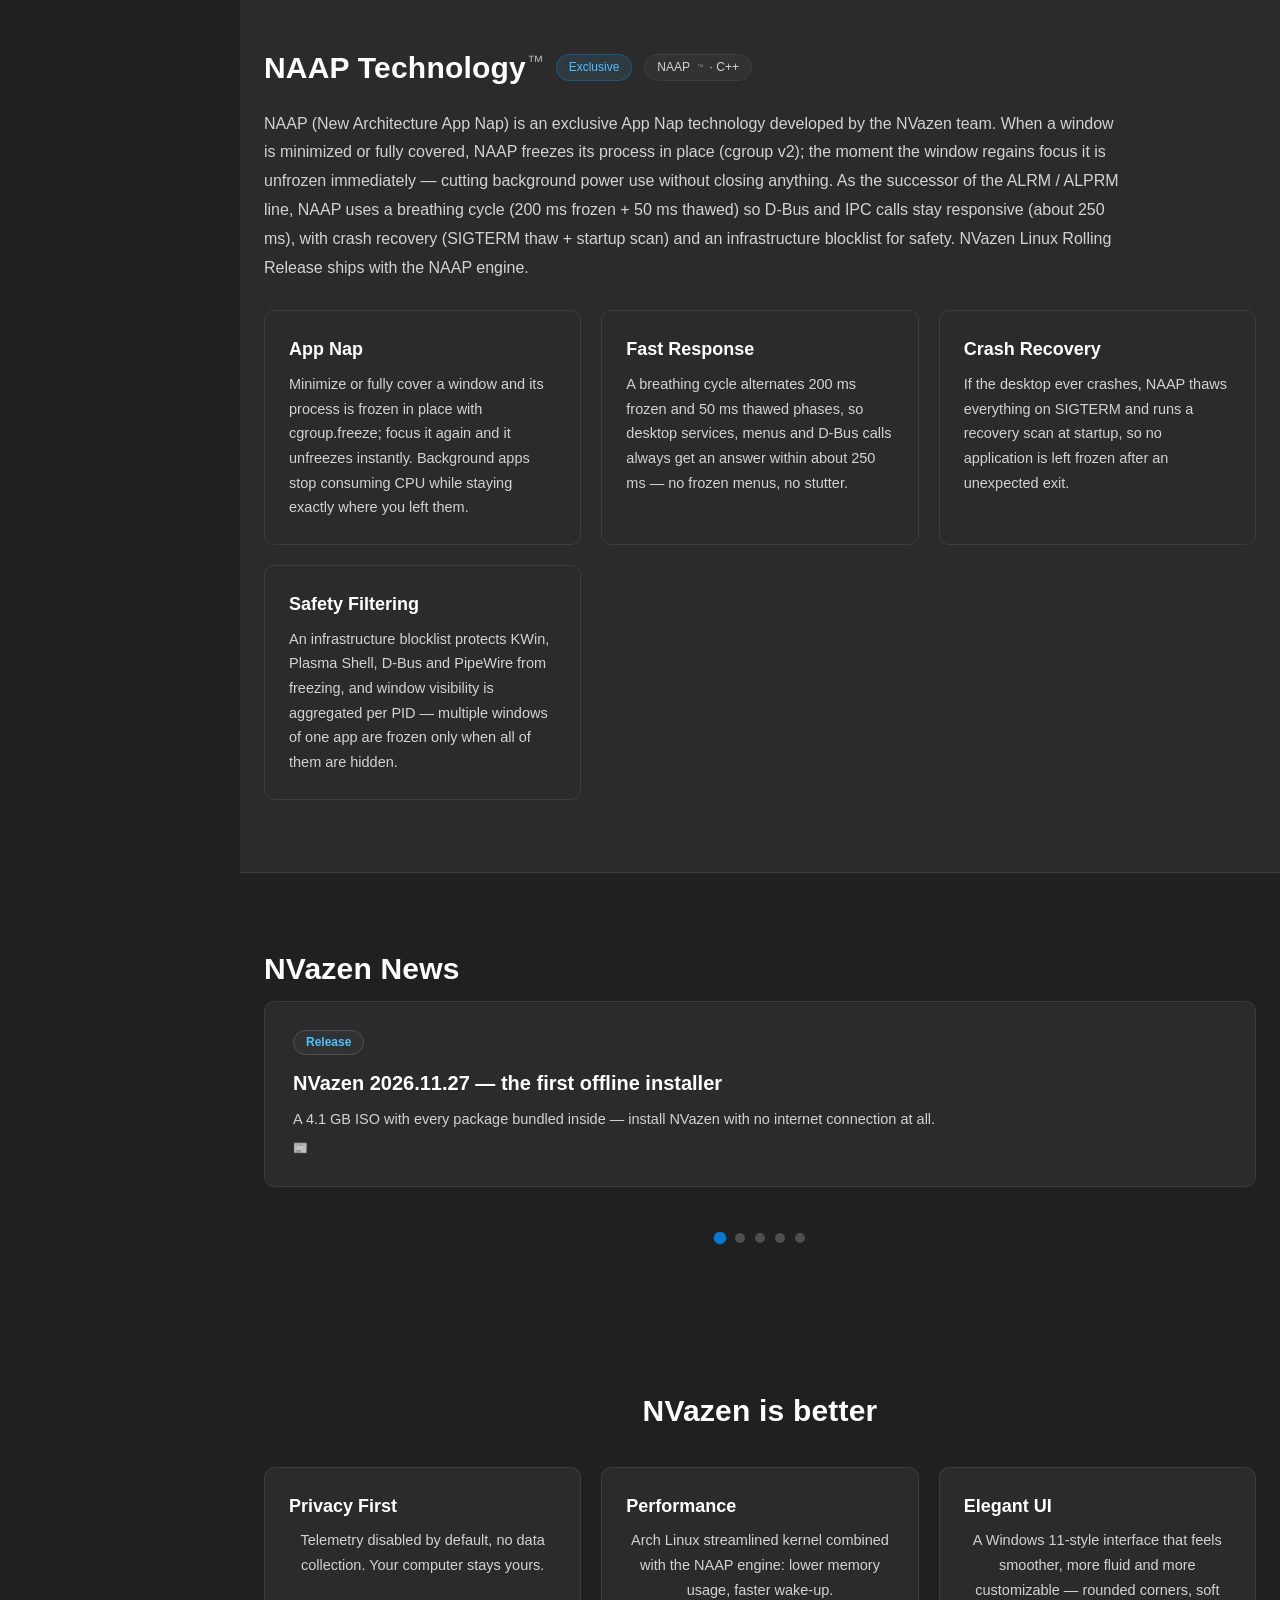
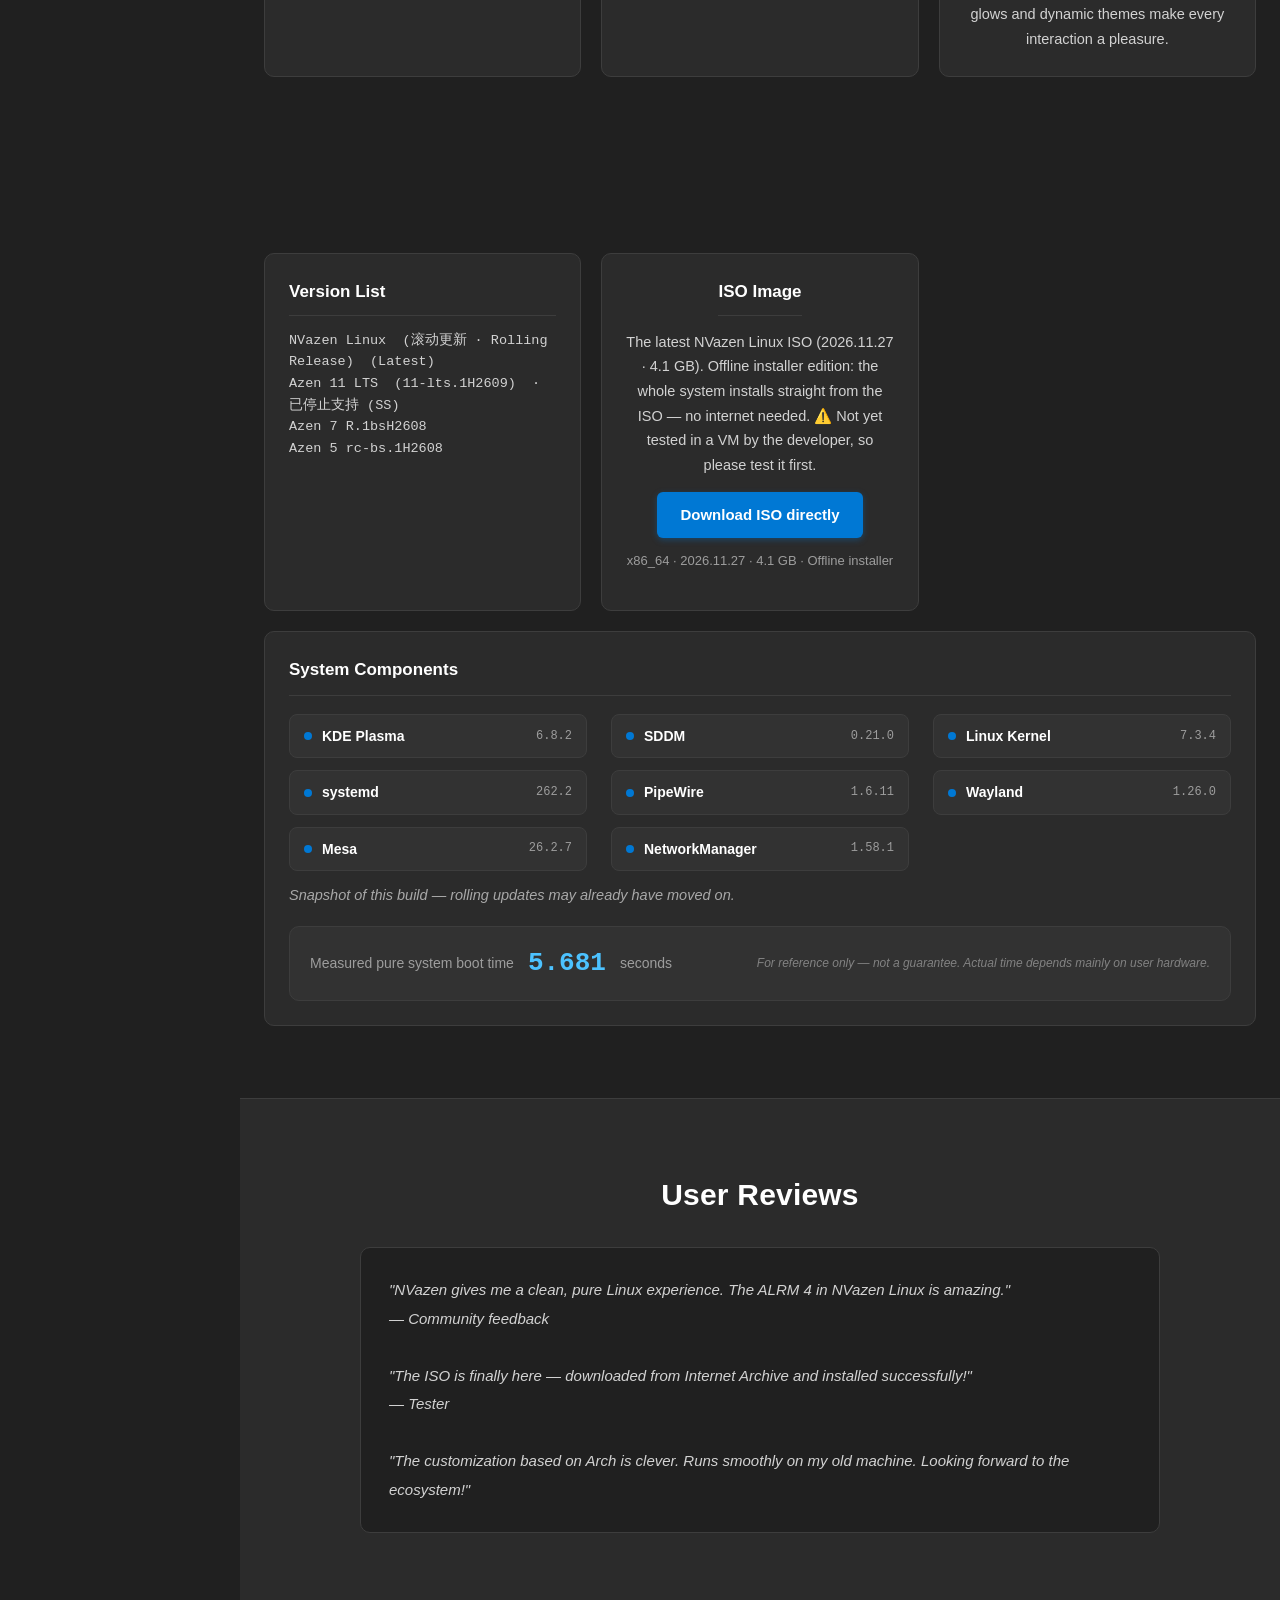
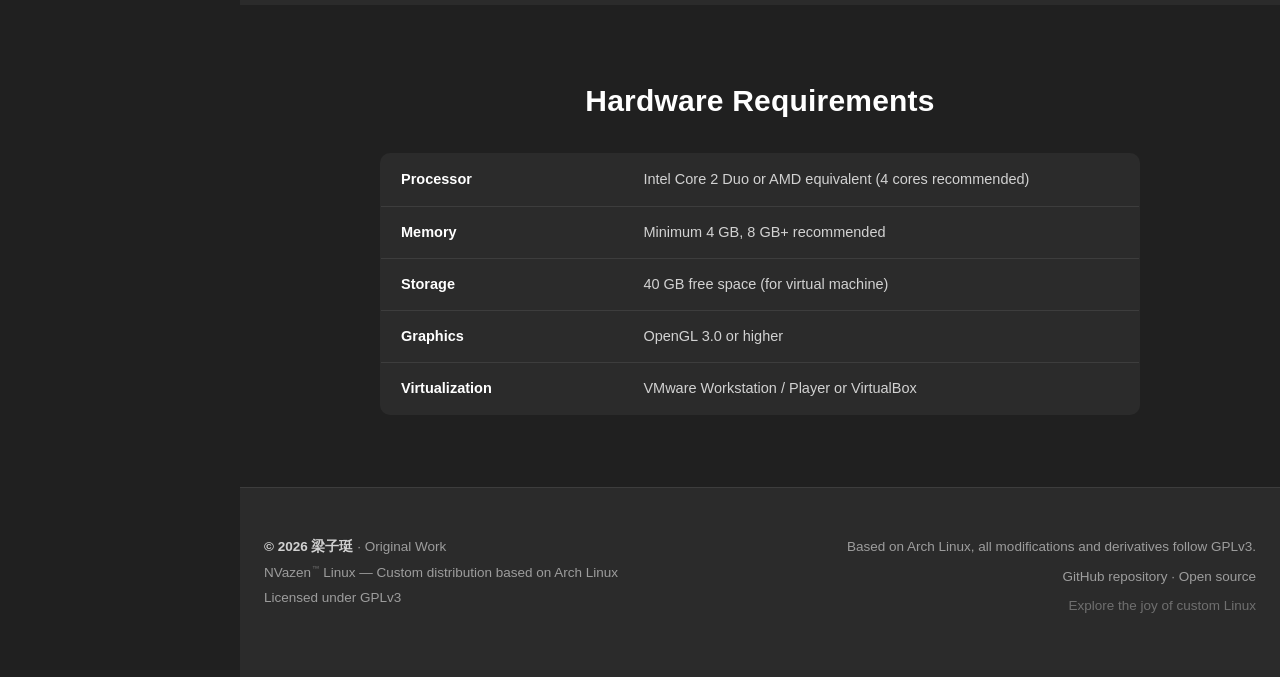
==== commit 89b629ee: "Update homepage copy: NVazen is better + system components snapshot - Rename the features heading to" ====
--- a/index.html
+++ b/index.html
@@ -354,7 +354,7 @@
     <!-- ================= 核心优势 ================= -->
     <section class="page-section features-section" id="features">
         <div class="container">
-            <h2 class="section-title reveal" style="text-align:center;" data-i18n="features_title">为什么选择 NVazen</h2>
+            <h2 class="section-title reveal" style="text-align:center;" data-i18n="features_title">NVazen is better</h2>
             <div class="features-grid">
                 <div class="card feature-card reveal">
                     <h3 data-i18n="feature1_title">隐私优先</h3>
@@ -366,7 +366,7 @@
                 </div>
                 <div class="card feature-card reveal">
                     <h3 data-i18n="feature3_title">优雅界面</h3>
-                    <p data-i18n="feature3_desc">圆角与柔光阴影，搭配动态主题，让每一次交互都赏心悦目。</p>
+                    <p data-i18n="feature3_desc">Windows 11 风格界面，但更顺畅、更丝滑、更个性化——圆角与柔光阴影，搭配动态主题，让每一次交互都赏心悦目。</p>
                 </div>
             </div>
         </div>
@@ -390,17 +390,19 @@
             </div>
 
             <div class="card components-box reveal">
-                <h3><span data-i18n="components_title">系统组件（最新版本）</span></h3>
+                <h3><span data-i18n="components_title">系统组件</span></h3>
                 <div class="components-grid">
-                    <div class="component-item"><span class="comp-dot"></span><span class="comp-name">KDE Plasma</span><span class="comp-ver">6.8</span></div>
+                    <div class="component-item"><span class="comp-dot"></span><span class="comp-name">KDE Plasma</span><span class="comp-ver">6.8.2</span></div>
                     <div class="component-item"><span class="comp-dot"></span><span class="comp-name">SDDM</span><span class="comp-ver">0.21.0</span></div>
-                    <div class="component-item"><span class="comp-dot"></span><span class="comp-name">Linux Kernel</span><span class="comp-ver">7.2.11</span></div>
-                    <div class="component-item"><span class="comp-dot"></span><span class="comp-name">systemd</span><span class="comp-ver">262.1</span></div>
+                    <div class="component-item"><span class="comp-dot"></span><span class="comp-name">Linux Kernel</span><span class="comp-ver">7.3.4</span></div>
+                    <div class="component-item"><span class="comp-dot"></span><span class="comp-name">systemd</span><span class="comp-ver">262.2</span></div>
                     <div class="component-item"><span class="comp-dot"></span><span class="comp-name">PipeWire</span><span class="comp-ver">1.6.11</span></div>
                     <div class="component-item"><span class="comp-dot"></span><span class="comp-name">Wayland</span><span class="comp-ver">1.26.0</span></div>
-                    <div class="component-item"><span class="comp-dot"></span><span class="comp-name">Mesa</span><span class="comp-ver">26.2.6</span></div>
+                    <div class="component-item"><span class="comp-dot"></span><span class="comp-name">Mesa</span><span class="comp-ver">26.2.7</span></div>
                     <div class="component-item"><span class="comp-dot"></span><span class="comp-name">NetworkManager</span><span class="comp-ver">1.58.1</span></div>
                 </div>
+
+                <p class="components-note" data-i18n="components_note">当前构建的快照——滚动更新可能已经带来更新的版本。</p>
 
                 <div class="boot-time">
                     <span class="boot-label" data-i18n="boot_label">实测纯系统启动耗时</span>
--- a/assets/css/home.css
+++ b/assets/css/home.css
@@ -822,6 +822,13 @@
     color: var(--text-3);
     margin-left: auto;
 }
+.components-note {
+    font-size: 12px;
+    color: var(--text-3);
+    opacity: 0.75;
+    font-style: italic;
+    margin: -10px 0 18px;
+}
 
 .boot-time {
     display: flex;
